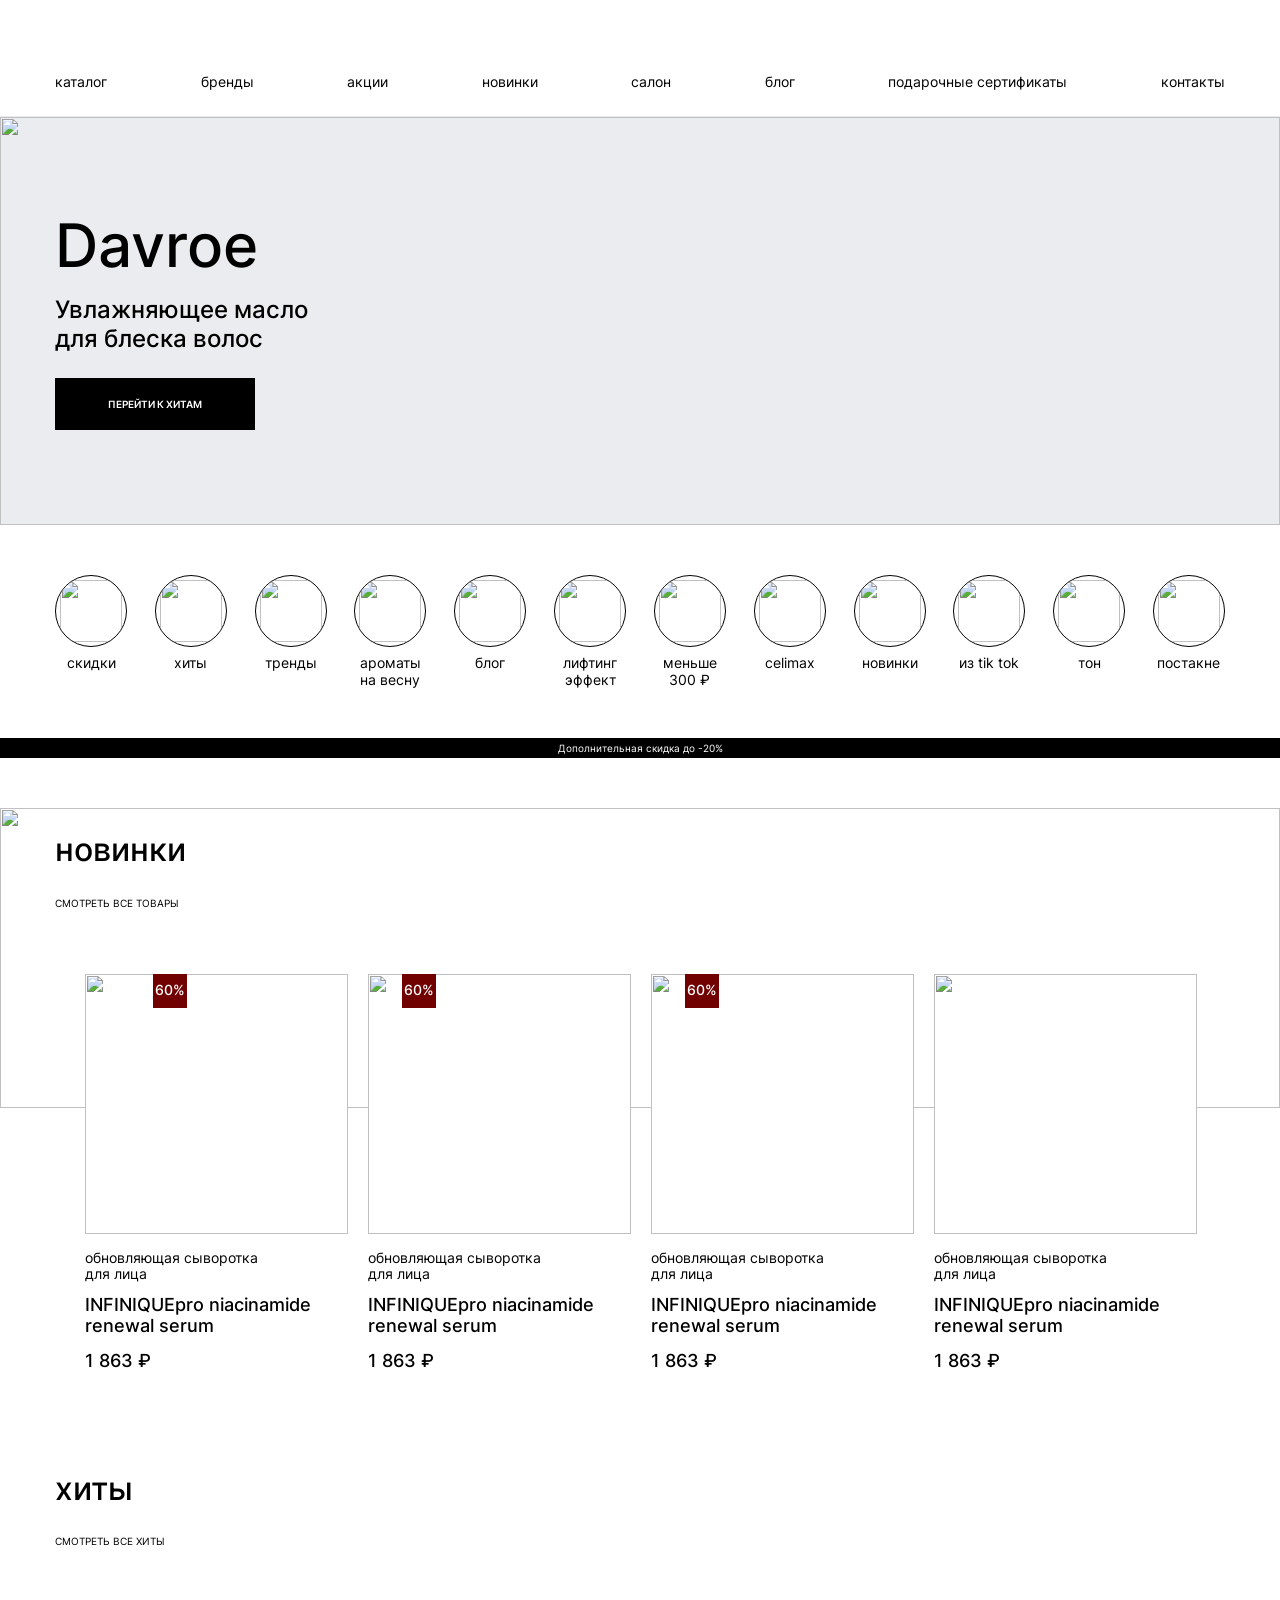
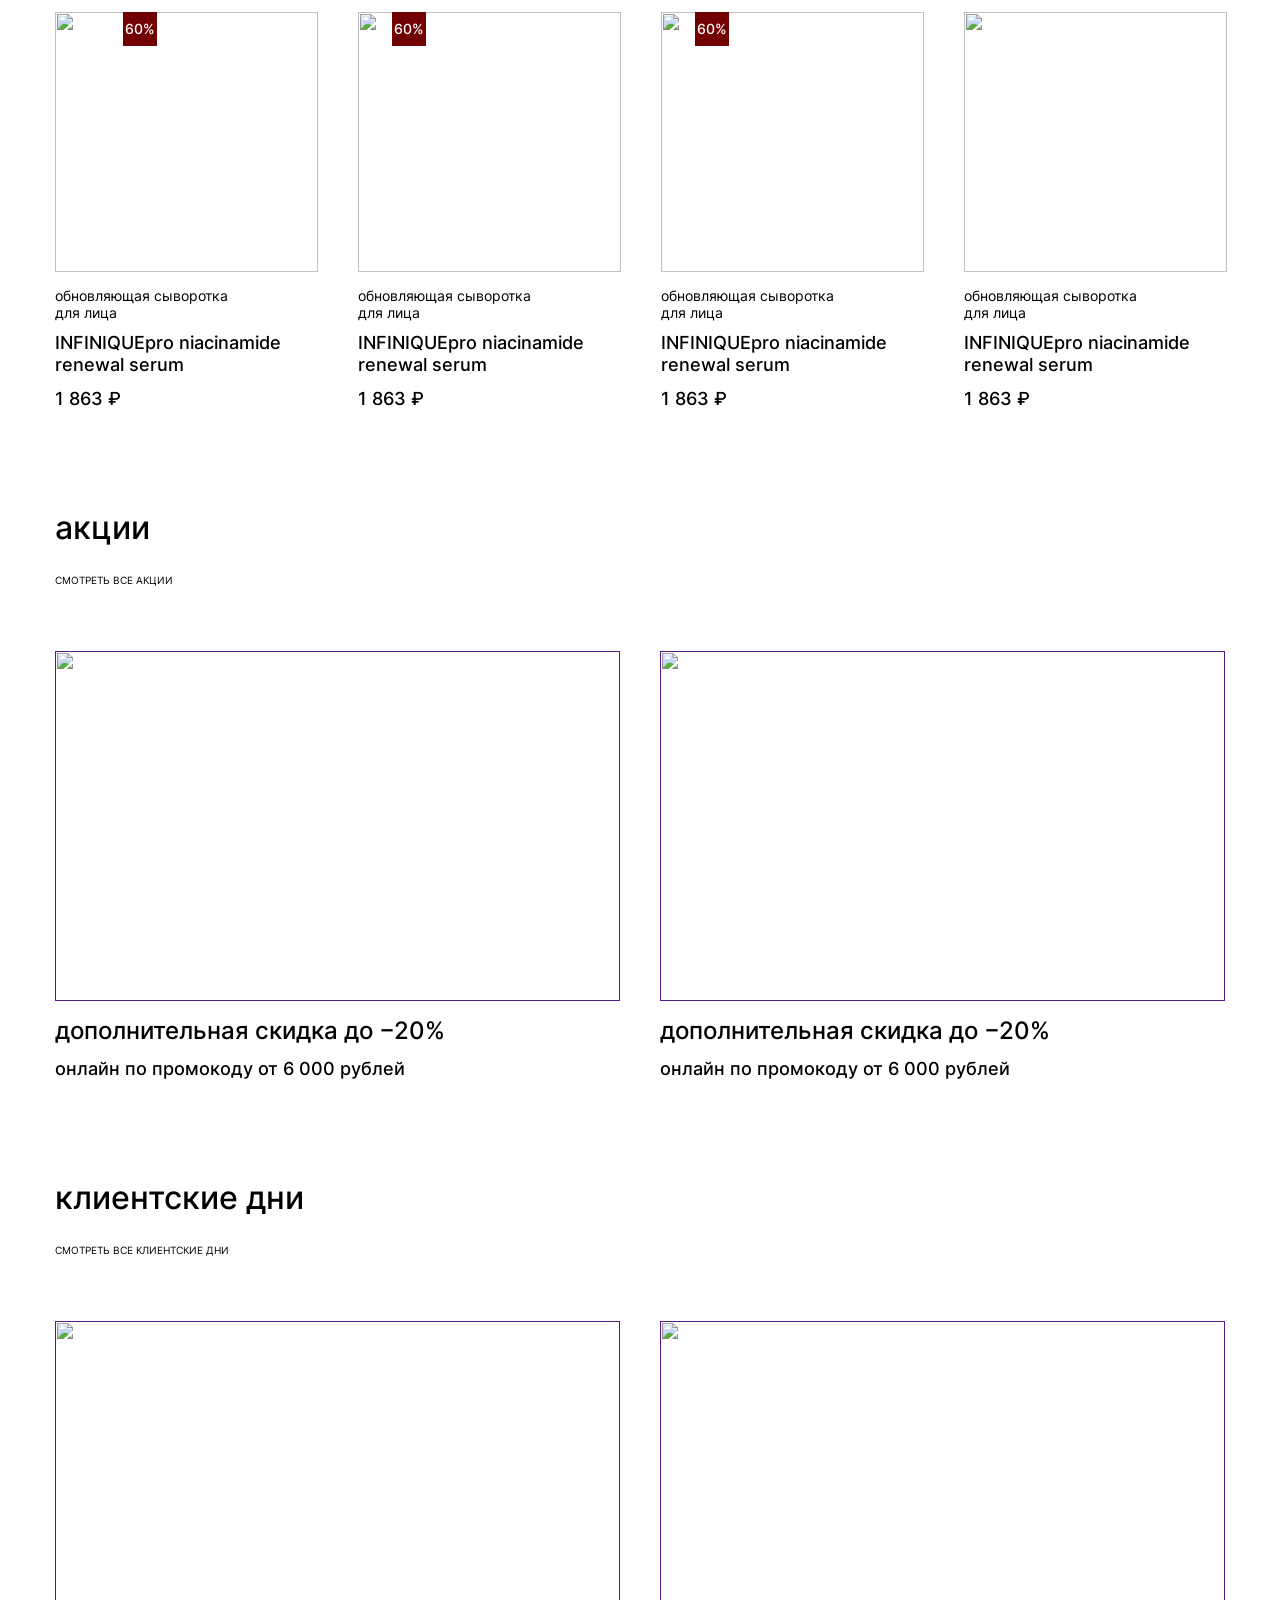
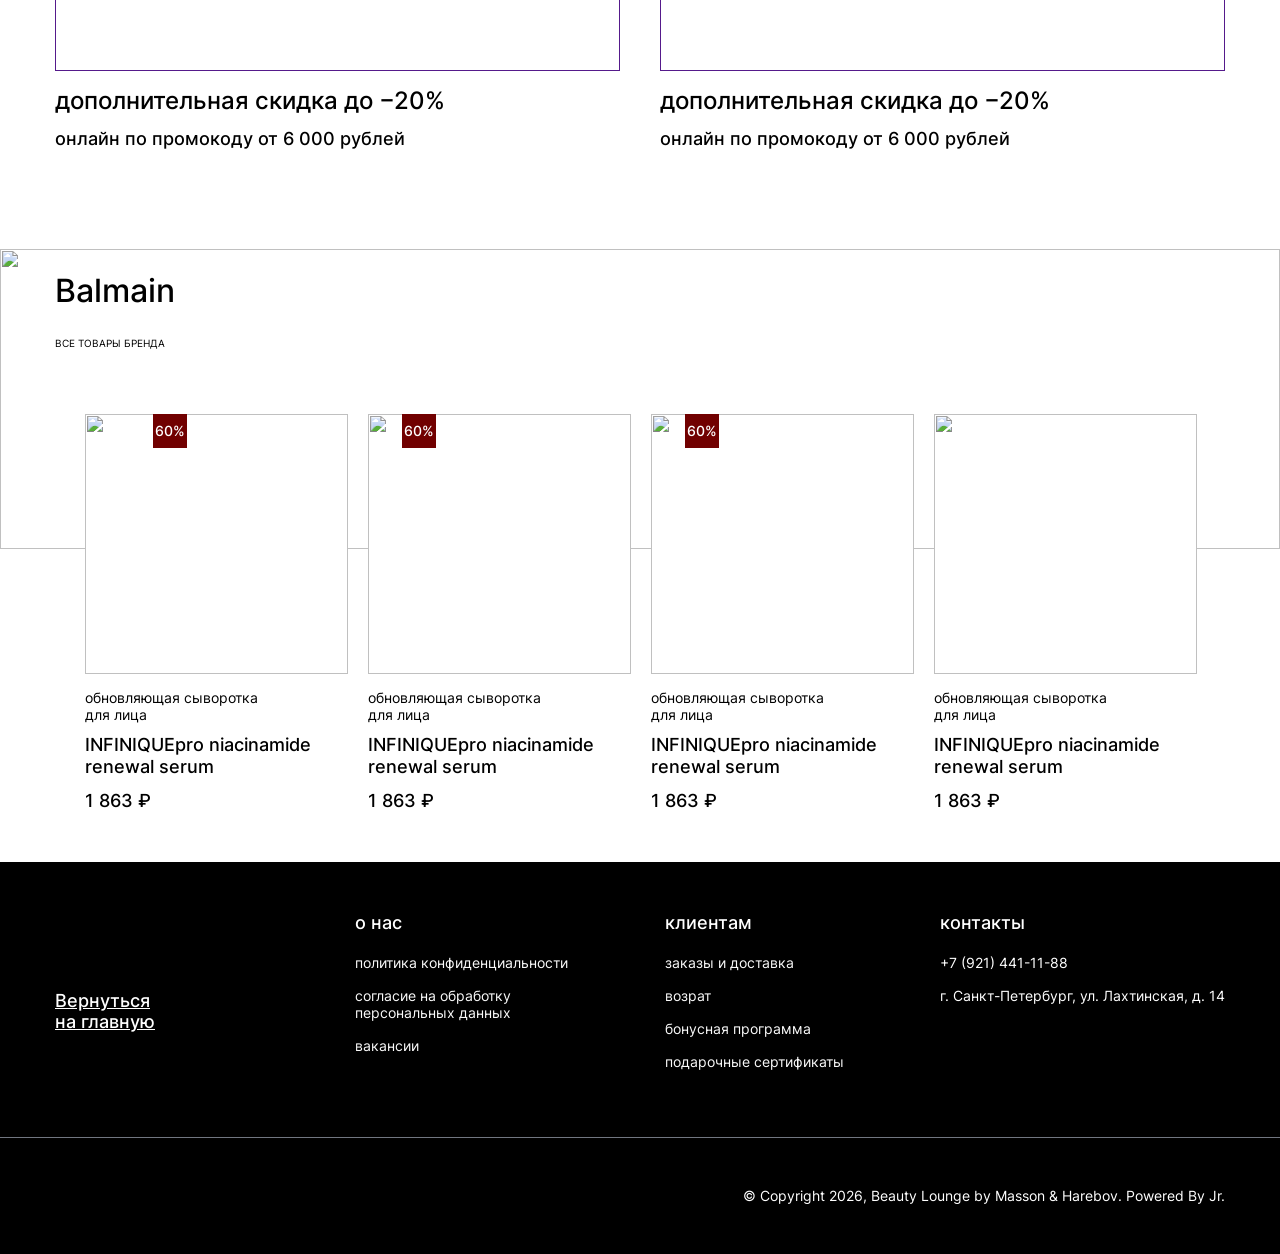
==== index.html @ 0845b539 "start" ====
<!DOCTYPE html>

<html lang="ru">

<head>
	<meta charset="utf-8" />
	<title>Главная</title>
	<meta name="description" content="" />
	<meta http-equiv="X-UA-Compatible" content="IE=edge" />
	<meta name="viewport" content="width=device-width, initial-scale=1.0, maximum-scale=1.0, user-scalable=no">
    

    <link rel="stylesheet" href="css/fontawesome-all.css" />
    <link rel="stylesheet" href="css/slick.css" />
    <link rel="stylesheet" href="css/slick-theme.css" />
    <link rel="stylesheet" href="css/jquery.fancybox.css" />
    <link rel="stylesheet" href="css/fonts.css" />
    <link rel="stylesheet" href="css/reset.css" />
    <link rel="stylesheet" href="css/style.css" />
    <link rel="stylesheet" href="css/media.css" />
	
	

</head>
<body>

    
    
    <!-- HEADER
    ================================= -->
    <div class="header">
        <div class="header__top">
            <div class="container">
                <div class="cols">
                    <div class="col col_left show1200">
                        <div class="items">
                            <div class="item">
                                <div class="burger"></div>
                            </div>
                            <div class="item">
                                <div class="header-search btn-search-mob"></div>
                            </div>
                        </div>
                    </div>
                    <div class="col col_right">
                        <div class="items">
                            <div class="item hidd1200">
                                <a class="header-search" href=""></a>
                            </div>
                            <div class="item">
                                <a class="header-fav" href=""></a>
                            </div>
                            <div class="item">
                                <a class="header-cart" href=""></a>
                            </div>
                        </div>
                    </div>
                </div>
                <div class="logo">
                    <a href="">
                        <img src="img/header/logo.svg" alt="">
                    </a>
                </div>
            </div>            
        </div>
        <div class="header__bottom hidd1200">
            <div class="container">
                <div class="nav">
                    <ul>
                        <li><a href="">каталог</a>
                            <div class="nav-drop">
                                <div class="container">
                                    <ul>
                                        <li><a href="">новинки <i></i></a>
                                            <ul>
                                                <li><a href="">все товары категории</a></li>
                                                <li><a href="">азия</a></li>
                                                <li><a href="">макияж</a></li>
                                                <li><a href="">уход</a></li>
                                                <li><a href="">волосы</a></li>
                                                <li><a href="">парфюмерия</a></li>
                                                <li><a href="">натуральная косметика</a></li>
                                                <li><a href="">для дома</a></li>
                                                <li><a href="">украшения</a></li>
                                                <li><a href="">бады и витамины</a></li>
                                            </ul>
                                        </li>
                                        <li><a href="">наша коллекция <i></i></a></li>
                                        <li><a href="">новые бернды <i></i></a></li>
                                        <li><a href="">макияж <i></i></a></li>
                                        <li><a href="">для мужчин <i></i></a></li>
                                        <li><a href="">уход <i></i></a></li>
                                        <li><a href="">парфюмерия <i></i></a></li>
                                        <li><a href="">волосы <i></i></a></li>
                                        <li><a href="">азия <i></i></a></li>
                                        <li><a href="">техника <i></i></a></li>
                                        <li><a href="">для дома <i></i></a></li>
                                        <li><a href="">украшения <i></i></a></li>
                                        <li><a href="">одежда и аксессуары <i></i></a></li>
                                        <li><a href="">продукты питания <i></i></a></li>
                                        <li><a href="">здоровье <i></i></a></li>
                                        <li><a href="">маникюр и педикюр <i></i></a></li>
                                        <li><a href="">натуральная косметика <i></i></a></li>
                                        <li><a href="">товары 18+ <i></i></a></li>
                                    </ul>
                                </div>
                            </div>
                        </li>
                        <li><a href="">бренды</a></li>
                        <li><a href="">акции</a></li>
                        <li><a href="">новинки</a></li>
                        <li><a href="">салон</a></li>
                        <li><a href="">блог</a></li>
                        <li><a href="">подарочные сертификаты</a></li>
                        <li><a href="">контакты</a></li>
                    </ul>
                </div>
            </div>
        </div>
        <div class="nav-mob">
            <div class="nav-mob__level-1">
                <ul>
                    <li><a href="" class="open-1" data-openid_1="level-2_1">каталог <i></i></a></li>
                    <li><a href="">бренды <i></i></a></li>
                    <li><a href="">акции <i></i></a></li>
                    <li><a href="">новинки <i></i></a></li>
                    <li><a href="">салон <i></i></a></li>
                    <li><a href="">блог <i></i></a></li>
                    <li><a href="">подарочные сертификаты <i></i></a></li>
                    <li><a href="">контакты <i></i></a></li>
                </ul>
            </div>
            <div class="nav-mob__level-2" id="level-2_1">
                <div class="level-back level-back-1"><i></i> каталог</div>
                <ul>
                    <li><a href="" class="open-2" data-openid_2="level-3_1">новинки <i></i></a></li>
                    <li><a href="">наша коллекция <i></i></a></li>
                    <li><a href="">новые бернды <i></i></a></li>
                    <li><a href="">макияж <i></i></a></li>
                    <li><a href="">для мужчин <i></i></a></li>
                    <li><a href="">уход <i></i></a></li>
                    <li><a href="">парфюмерия <i></i></a></li>
                    <li><a href="">волосы <i></i></a></li>
                    <li><a href="">азия <i></i></a></li>
                    <li><a href="">техника <i></i></a></li>
                    <li><a href="">для дома <i></i></a></li>
                    <li><a href="">украшения <i></i></a></li>
                    <li><a href="">одежда и аксессуары <i></i></a></li>
                    <li><a href="">продукты питания <i></i></a></li>
                    <li><a href="">здоровье <i></i></a></li>
                    <li><a href="">маникюр и педикюр <i></i></a></li>
                    <li><a href="">натуральная косметика <i></i></a></li>
                    <li><a href="">товары 18+ <i></i></a></li>
                </ul>
            </div>
            <div class="nav-mob__level-3" id="level-3_1">
                <div class="level-back level-back-2"><i></i> новинки</div>
                <ul>
                    <li><a href="">все товары категории <i></i></a></li>
                    <li><a href="">азия</a></li>
                    <li><a href="">макияж</a></li>
                    <li><a href="">уход</a></li>
                    <li><a href="">волосы</a></li>
                    <li><a href="">парфюмерия</a></li>
                    <li><a href="">натуральная косметика</a></li>
                    <li><a href="">для дома</a></li>
                    <li><a href="">украшения</a></li>
                    <li><a href="">бады и витамины</a></li>
                </ul>
            </div>
        </div>
        <div class="search-drop">
            <form>
                <input type="text" name="" placeholder="Поиск по сайту">
                <button class="btn search-drop__btn"></button>
            </form>
        </div>
    </div>

    <!-- INTRO
    ================================= -->
    <div class="intro">
        <div class="pic pic_des">
            <img src="img/intro/pic_1.jpg" alt="">
        </div>
        <div class="pic pic_mob">
            <img src="img/intro/pic_mob.jpg" alt="">
        </div>
        <div class="container">
            <div class="in">
                <div class="vert">
                    <h1 class="title">Davroe</h1>
                    <p>Увлажняющее масло<br> для блеска волос</p>
                    <a href="" class="btn btn-black">перейти к хитам</a>
                </div>
            </div>
        </div>
    </div>

    <!-- STORY
    ================================= -->
    <div class="section">
        <div class="container">
            <div class="story">
                <div class="items">
                    <div class="item">
                        <div class="in">
                            <div class="pic">
                                <img src="img/story/pic_1.jpg" alt="">
                            </div>
                            <div class="title">скидки</div>
                        </div>
                    </div>
                    <div class="item">
                        <div class="in">
                            <div class="pic">
                                <img src="img/story/pic_2.jpg" alt="">
                            </div>
                            <div class="title">хиты</div>
                        </div>
                    </div>
                    <div class="item">
                        <div class="in">
                            <div class="pic">
                                <img src="img/story/pic_3.jpg" alt="">
                            </div>
                            <div class="title">тренды</div>
                        </div>
                    </div>
                    <div class="item">
                        <div class="in">
                            <div class="pic">
                                <img src="img/story/pic_4.jpg" alt="">
                            </div>
                            <div class="title">ароматы на весну</div>
                        </div>
                    </div>
                    <div class="item">
                        <div class="in">
                            <div class="pic">
                                <img src="img/story/pic_5.jpg" alt="">
                            </div>
                            <div class="title">блог</div>
                        </div>
                    </div>
                    <div class="item">
                        <div class="in">
                            <div class="pic">
                                <img src="img/story/pic_6.jpg" alt="">
                            </div>
                            <div class="title">лифтинг эффект</div>
                        </div>
                    </div>
                    <div class="item">
                        <div class="in">
                            <div class="pic">
                                <img src="img/story/pic_7.jpg" alt="">
                            </div>
                            <div class="title">меньше 300 ₽</div>
                        </div>
                    </div>
                    <div class="item">
                        <div class="in">
                            <div class="pic">
                                <img src="img/story/pic_8.jpg" alt="">
                            </div>
                            <div class="title">celimax</div>
                        </div>
                    </div>
                    <div class="item">
                        <div class="in">
                            <div class="pic">
                                <img src="img/story/pic_9.jpg" alt="">
                            </div>
                            <div class="title">новинки</div>
                        </div>
                    </div>
                    <div class="item">
                        <div class="in">
                            <div class="pic">
                                <img src="img/story/pic_10.jpg" alt="">
                            </div>
                            <div class="title">из tik tok</div>
                        </div>
                    </div>
                    <div class="item">
                        <div class="in">
                            <div class="pic">
                                <img src="img/story/pic_11.jpg" alt="">
                            </div>
                            <div class="title">тон</div>
                        </div>
                    </div>
                    <div class="item">
                        <div class="in">
                            <div class="pic">
                                <img src="img/story/pic_12.jpg" alt="">
                            </div>
                            <div class="title">постакне</div>
                        </div>
                    </div>
                </div>
            </div>
        </div>
    </div>
    
    <!-- SLINE
    ================================= -->
    <div class="sline">
        <div class="container">
            <p>Дополнительная скидка до -20%</p>
        </div>
    </div>

    <!-- PRODUCTS
    ================================= -->
    <div class="section">
        <div class="poster">
            <div class="pic">
                <img src="img/poster/pic_1.jpg">
            </div>
        </div>
        <div class="container">
            <h2 class="title-block">новинки</h2>
            <div class="go-to">
                <a href="">смотреть все товары <i></i></a>
            </div>
            <div class="products products-slider arrows-side">
                <div class="slider-wrap">
                    <div class="products-slider-1">
                        <div class="slide">
                            <div class="item">
                                <div class="in">
                                    <div class="shild">
                                        <div class="shild__item hit"></div>
                                        <div class="shild__item flash"></div>
                                        <div class="shild__item sale">60%</div>
                                    </div>
                                    <div class="btn btn-fav"></div>
                                    <div class="pic">
                                        <img src="img/products/pic_1.jpg" alt="">
                                    </div>
                                    <div class="bottom">
                                        <div class="btn-products-add"></div>
                                        <div class="sub">
                                            <a href="">обновляющая сыворотка<br> для лица</a>
                                        </div>
                                        <div class="title">
                                            <a href="">INFINIQUEpro niacinamide renewal serum</a>
                                        </div>
                                        <div class="price">1 863 ₽</div>
                                    </div>
                                </div>
                            </div>
                        </div>
                        <div class="slide">
                            <div class="item">
                                <div class="in">
                                    <div class="shild">
                                        <div class="shild__item hit"></div>                                        
                                        <div class="shild__item sale">60%</div>
                                    </div>
                                    <div class="btn btn-fav"></div>
                                    <div class="pic">
                                        <img src="img/products/pic_1.jpg" alt="">
                                    </div>
                                    <div class="bottom">
                                        <div class="btn-products-add"></div>
                                        <div class="sub">
                                            <a href="">обновляющая сыворотка<br> для лица</a>
                                        </div>
                                        <div class="title">
                                            <a href="">INFINIQUEpro niacinamide renewal serum</a>
                                        </div>
                                        <div class="price">1 863 ₽</div>
                                    </div>
                                </div>
                            </div>
                        </div>
                        <div class="slide">
                            <div class="item">
                                <div class="in">
                                    <div class="shild">
                                        <div class="shild__item flash"></div>
                                        <div class="shild__item sale">60%</div>
                                    </div>
                                    <div class="btn btn-fav"></div>
                                    <div class="pic">
                                        <img src="img/products/pic_1.jpg" alt="">
                                    </div>
                                    <div class="bottom">
                                        <div class="btn-products-add"></div>
                                        <div class="sub">
                                            <a href="">обновляющая сыворотка<br> для лица</a>
                                        </div>
                                        <div class="title">
                                            <a href="">INFINIQUEpro niacinamide renewal serum</a>
                                        </div>
                                        <div class="price">1 863 ₽</div>
                                    </div>
                                </div>
                            </div>
                        </div>
                        <div class="slide">
                            <div class="item">
                                <div class="in">
                                    <div class="shild">
                                        <div class="shild__item hit"></div>
                                    </div>
                                    <div class="btn btn-fav"></div>
                                    <div class="pic">
                                        <img src="img/products/pic_1.jpg" alt="">
                                    </div>
                                    <div class="bottom">
                                        <div class="btn-products-add"></div>
                                        <div class="sub">
                                            <a href="">обновляющая сыворотка<br> для лица</a>
                                        </div>
                                        <div class="title">
                                            <a href="">INFINIQUEpro niacinamide renewal serum</a>
                                        </div>
                                        <div class="price">1 863 ₽</div>
                                    </div>
                                </div>
                            </div>
                        </div>
                        <div class="slide">
                            <div class="item">
                                <div class="in">
                                    <div class="shild">
                                        <div class="shild__item hit"></div>
                                        <div class="shild__item flash"></div>
                                        <div class="shild__item sale">60%</div>
                                    </div>
                                    <div class="btn btn-fav"></div>
                                    <div class="pic">
                                        <img src="img/products/pic_1.jpg" alt="">
                                    </div>
                                    <div class="bottom">
                                        <div class="btn-products-add"></div>
                                        <div class="sub">
                                            <a href="">обновляющая сыворотка<br> для лица</a>
                                        </div>
                                        <div class="title">
                                            <a href="">INFINIQUEpro niacinamide renewal serum</a>
                                        </div>
                                        <div class="price">1 863 ₽</div>
                                    </div>
                                </div>
                            </div>
                        </div>
                    </div>
                </div>
            </div>
        </div>
    </div>

    <!-- PRODUCTS
    ================================= -->
    <div class="section">
        <div class="container">
            <div class="b-head">
                <div class="cols">
                    <div class="col">
                        <h2 class="title-block">хиты</h2>
                    </div>
                    <div class="col">
                        <div class="arrow-append" id="arrows-append_1"></div>
                    </div>
                </div>
            </div>            
            <div class="go-to hidd1200">
                <a href="">смотреть все хиты <i></i></a>
            </div>
            <div class="products products-slider">
                <div class="slider-wrap">
                    <div class="products-slider-2">
                        <div class="slide">
                            <div class="item">
                                <div class="in">
                                    <div class="shild">
                                        <div class="shild__item hit"></div>
                                        <div class="shild__item flash"></div>
                                        <div class="shild__item sale">60%</div>
                                    </div>
                                    <div class="btn btn-fav"></div>
                                    <div class="pic">
                                        <img src="img/products/pic_1.jpg" alt="">
                                    </div>
                                    <div class="bottom">
                                        <div class="btn-products-add"></div>
                                        <div class="sub">
                                            <a href="">обновляющая сыворотка<br> для лица</a>
                                        </div>
                                        <div class="title">
                                            <a href="">INFINIQUEpro niacinamide renewal serum</a>
                                        </div>
                                        <div class="price">1 863 ₽</div>
                                    </div>
                                </div>
                            </div>
                        </div>
                        <div class="slide">
                            <div class="item">
                                <div class="in">
                                    <div class="shild">
                                        <div class="shild__item hit"></div>                                        
                                        <div class="shild__item sale">60%</div>
                                    </div>
                                    <div class="btn btn-fav"></div>
                                    <div class="pic">
                                        <img src="img/products/pic_1.jpg" alt="">
                                    </div>
                                    <div class="bottom">
                                        <div class="btn-products-add"></div>
                                        <div class="sub">
                                            <a href="">обновляющая сыворотка<br> для лица</a>
                                        </div>
                                        <div class="title">
                                            <a href="">INFINIQUEpro niacinamide renewal serum</a>
                                        </div>
                                        <div class="price">1 863 ₽</div>
                                    </div>
                                </div>
                            </div>
                        </div>
                        <div class="slide">
                            <div class="item">
                                <div class="in">
                                    <div class="shild">
                                        <div class="shild__item flash"></div>
                                        <div class="shild__item sale">60%</div>
                                    </div>
                                    <div class="btn btn-fav"></div>
                                    <div class="pic">
                                        <img src="img/products/pic_1.jpg" alt="">
                                    </div>
                                    <div class="bottom">
                                        <div class="btn-products-add"></div>
                                        <div class="sub">
                                            <a href="">обновляющая сыворотка<br> для лица</a>
                                        </div>
                                        <div class="title">
                                            <a href="">INFINIQUEpro niacinamide renewal serum</a>
                                        </div>
                                        <div class="price">1 863 ₽</div>
                                    </div>
                                </div>
                            </div>
                        </div>
                        <div class="slide">
                            <div class="item">
                                <div class="in">
                                    <div class="shild">
                                        <div class="shild__item hit"></div>
                                    </div>
                                    <div class="btn btn-fav"></div>
                                    <div class="pic">
                                        <img src="img/products/pic_1.jpg" alt="">
                                    </div>
                                    <div class="bottom">
                                        <div class="btn-products-add"></div>
                                        <div class="sub">
                                            <a href="">обновляющая сыворотка<br> для лица</a>
                                        </div>
                                        <div class="title">
                                            <a href="">INFINIQUEpro niacinamide renewal serum</a>
                                        </div>
                                        <div class="price">1 863 ₽</div>
                                    </div>
                                </div>
                            </div>
                        </div>
                        <div class="slide">
                            <div class="item">
                                <div class="in">
                                    <div class="shild">
                                        <div class="shild__item hit"></div>
                                        <div class="shild__item flash"></div>
                                        <div class="shild__item sale">60%</div>
                                    </div>
                                    <div class="btn btn-fav"></div>
                                    <div class="pic">
                                        <img src="img/products/pic_1.jpg" alt="">
                                    </div>
                                    <div class="bottom">
                                        <div class="btn-products-add"></div>
                                        <div class="sub">
                                            <a href="">обновляющая сыворотка<br> для лица</a>
                                        </div>
                                        <div class="title">
                                            <a href="">INFINIQUEpro niacinamide renewal serum</a>
                                        </div>
                                        <div class="price">1 863 ₽</div>
                                    </div>
                                </div>
                            </div>
                        </div>
                    </div>
                </div>
            </div>
        </div>
    </div>

    <!-- ACCII
    ================================= -->
    <div class="section">
        <div class="container">
            <div class="b-head">
                <div class="cols">
                    <div class="col">
                        <h2 class="title-block">акции</h2>
                    </div>
                    <div class="col">
                        <div class="arrow-append" id="arrows-append_2"></div>
                    </div>
                </div>
            </div>            
            <div class="go-to hidd1200">
                <a href="">смотреть все акции <i></i></a>
            </div>
            <div class="accii">
                <div class="slider-wrap">
                    <div class="accii-slider-1">
                        <div class="slide">
                            <div class="item">
                                <a href="">
                                    <div class="in">
                                        <div class="pic">
                                            <img src="img/accii/pic_1.jpg" alt="">
                                        </div>
                                        <div class="title">дополнительная скидка до −20%</div>
                                        <p>онлайн по промокоду от 6 000 рублей</p>
                                    </div>
                                </a>
                            </div>
                        </div>
                        <div class="slide">
                            <div class="item">
                                <a href="">
                                    <div class="in">
                                        <div class="pic">
                                            <img src="img/accii/pic_1.jpg" alt="">
                                        </div>
                                        <div class="title">дополнительная скидка до −20%</div>
                                        <p>онлайн по промокоду от 6 000 рублей</p>
                                    </div>
                                </a>
                            </div>
                        </div>
                        <div class="slide">
                            <div class="item">
                                <a href="">
                                    <div class="in">
                                        <div class="pic">
                                            <img src="img/accii/pic_1.jpg" alt="">
                                        </div>
                                        <div class="title">дополнительная скидка до −20%</div>
                                        <p>онлайн по промокоду от 6 000 рублей</p>
                                    </div>
                                </a>
                            </div>
                        </div>
                    </div>
                </div>
            </div>
        </div>
    </div>

    <!-- ACCII
    ================================= -->
    <div class="section">
        <div class="container">
            <div class="b-head">
                <div class="cols">
                    <div class="col">
                        <h2 class="title-block">клиентские дни</h2>
                    </div>
                    <div class="col">
                        <div class="arrow-append" id="arrows-append_3"></div>
                    </div>
                </div>
            </div>            
            <div class="go-to">
                <a href="">смотреть все клиентские дни <i></i></a>
            </div>
            <div class="accii">
                <div class="slider-wrap">
                    <div class="accii-slider-2">
                        <div class="slide">
                            <div class="item">
                                <a href="">
                                    <div class="in">
                                        <div class="pic">
                                            <img src="img/accii/pic_1.jpg" alt="">
                                        </div>
                                        <div class="title">дополнительная скидка до −20%</div>
                                        <p>онлайн по промокоду от 6 000 рублей</p>
                                    </div>
                                </a>
                            </div>
                        </div>
                        <div class="slide">
                            <div class="item">
                                <a href="">
                                    <div class="in">
                                        <div class="pic">
                                            <img src="img/accii/pic_1.jpg" alt="">
                                        </div>
                                        <div class="title">дополнительная скидка до −20%</div>
                                        <p>онлайн по промокоду от 6 000 рублей</p>
                                    </div>
                                </a>
                            </div>
                        </div>
                        <div class="slide">
                            <div class="item">
                                <a href="">
                                    <div class="in">
                                        <div class="pic">
                                            <img src="img/accii/pic_1.jpg" alt="">
                                        </div>
                                        <div class="title">дополнительная скидка до −20%</div>
                                        <p>онлайн по промокоду от 6 000 рублей</p>
                                    </div>
                                </a>
                            </div>
                        </div>
                    </div>
                </div>
            </div>
        </div>
    </div>

    <!-- PRODUCTS
    ================================= -->
    <div class="section">
        <div class="poster">
            <div class="pic">
                <img src="img/poster/pic_2.jpg">
            </div>
        </div>
        <div class="container">
            <h2 class="title-block">Balmain</h2>
            <div class="go-to">
                <a href="">все товары бренда <i></i></a>
            </div>
            <div class="products products-slider arrows-side">
                <div class="slider-wrap">
                    <div class="products-slider-3">
                        <div class="slide">
                            <div class="item">
                                <div class="in">
                                    <div class="shild">
                                        <div class="shild__item hit"></div>
                                        <div class="shild__item flash"></div>
                                        <div class="shild__item sale">60%</div>
                                    </div>
                                    <div class="btn btn-fav"></div>
                                    <div class="pic">
                                        <img src="img/products/pic_1.jpg" alt="">
                                    </div>
                                    <div class="bottom">
                                        <div class="btn-products-add"></div>
                                        <div class="sub">
                                            <a href="">обновляющая сыворотка<br> для лица</a>
                                        </div>
                                        <div class="title">
                                            <a href="">INFINIQUEpro niacinamide renewal serum</a>
                                        </div>
                                        <div class="price">1 863 ₽</div>
                                    </div>
                                </div>
                            </div>
                        </div>
                        <div class="slide">
                            <div class="item">
                                <div class="in">
                                    <div class="shild">
                                        <div class="shild__item hit"></div>                                        
                                        <div class="shild__item sale">60%</div>
                                    </div>
                                    <div class="btn btn-fav"></div>
                                    <div class="pic">
                                        <img src="img/products/pic_1.jpg" alt="">
                                    </div>
                                    <div class="bottom">
                                        <div class="btn-products-add"></div>
                                        <div class="sub">
                                            <a href="">обновляющая сыворотка<br> для лица</a>
                                        </div>
                                        <div class="title">
                                            <a href="">INFINIQUEpro niacinamide renewal serum</a>
                                        </div>
                                        <div class="price">1 863 ₽</div>
                                    </div>
                                </div>
                            </div>
                        </div>
                        <div class="slide">
                            <div class="item">
                                <div class="in">
                                    <div class="shild">
                                        <div class="shild__item flash"></div>
                                        <div class="shild__item sale">60%</div>
                                    </div>
                                    <div class="btn btn-fav"></div>
                                    <div class="pic">
                                        <img src="img/products/pic_1.jpg" alt="">
                                    </div>
                                    <div class="bottom">
                                        <div class="btn-products-add"></div>
                                        <div class="sub">
                                            <a href="">обновляющая сыворотка<br> для лица</a>
                                        </div>
                                        <div class="title">
                                            <a href="">INFINIQUEpro niacinamide renewal serum</a>
                                        </div>
                                        <div class="price">1 863 ₽</div>
                                    </div>
                                </div>
                            </div>
                        </div>
                        <div class="slide">
                            <div class="item">
                                <div class="in">
                                    <div class="shild">
                                        <div class="shild__item hit"></div>
                                    </div>
                                    <div class="btn btn-fav"></div>
                                    <div class="pic">
                                        <img src="img/products/pic_1.jpg" alt="">
                                    </div>
                                    <div class="bottom">
                                        <div class="btn-products-add"></div>
                                        <div class="sub">
                                            <a href="">обновляющая сыворотка<br> для лица</a>
                                        </div>
                                        <div class="title">
                                            <a href="">INFINIQUEpro niacinamide renewal serum</a>
                                        </div>
                                        <div class="price">1 863 ₽</div>
                                    </div>
                                </div>
                            </div>
                        </div>
                        <div class="slide">
                            <div class="item">
                                <div class="in">
                                    <div class="shild">
                                        <div class="shild__item hit"></div>
                                        <div class="shild__item flash"></div>
                                        <div class="shild__item sale">60%</div>
                                    </div>
                                    <div class="btn btn-fav"></div>
                                    <div class="pic">
                                        <img src="img/products/pic_1.jpg" alt="">
                                    </div>
                                    <div class="bottom">
                                        <div class="btn-products-add"></div>
                                        <div class="sub">
                                            <a href="">обновляющая сыворотка<br> для лица</a>
                                        </div>
                                        <div class="title">
                                            <a href="">INFINIQUEpro niacinamide renewal serum</a>
                                        </div>
                                        <div class="price">1 863 ₽</div>
                                    </div>
                                </div>
                            </div>
                        </div>
                    </div>
                </div>
            </div>
        </div>
    </div>

    <!-- FOOTER
    ================================= -->
    <div class="footer">
        <div class="footer__top">
            <div class="container">
                <div class="footer__cols">
                    <div class="footer__left">
                        <div class="logo">
                            <a href="">
                                <img src="img/footer/logo.svg" alt="">
                            </a>
                        </div>
                        <div class="link-home">
                            <a href="">Вернуться<br> на главную</a>
                        </div>
                    </div>
                    <div class="footer__right">
                        <div class="cols">
                            <div class="col">
                                <div class="subtitle">о нас</div>
                                <ul class="footer-nav">
                                    <li><a href="">политика конфиденциальности</a></li>
                                    <li><a href="">согласие на обработку<br> персональных данных</a></li>
                                    <li><a href="">вакансии</a></li>
                                </ul>
                            </div>
                            <div class="col">
                                <div class="subtitle">клиентам</div>
                                <ul class="footer-nav">
                                    <li><a href="">заказы и доставка</a></li>
                                    <li><a href="">возрат</a></li>
                                    <li><a href="">бонусная программа</a></li>
                                    <li><a href="">подарочные сертификаты</a></li>
                                </ul>
                            </div>
                            <div class="col">
                                <div class="subtitle">контакты</div>
                                <div class="footer__contact">
                                    <a href="">+7 (921) 441-11-88</a>
                                </div>
                                <div class="footer__contact">г. Санкт-Петербург, ул. Лахтинская, д. 14</div>
                                <div class="soc">
                                    <div class="soc__item">
                                        <a href="">
                                            <img src="img/footer/vk.svg" alt="">
                                        </a>
                                    </div>
                                    <div class="soc__item">
                                        <a href="">
                                            <img src="img/footer/wh.svg" alt="">
                                        </a>
                                    </div>
                                    <div class="soc__item">
                                        <a href="">
                                            <img src="img/footer/tg.svg" alt="">
                                        </a>
                                    </div>
                                    <div class="soc__item">
                                        <a href="">
                                            <img src="img/footer/max.svg" alt="">
                                        </a>
                                    </div>
                                </div>
                            </div>
                        </div>
                    </div>
                </div>
            </div>
        </div>
        <div class="footer__bottom">
            <div class="container">
                <div class="cols">
                    <div class="col">
                        <div class="logo-2">
                            <a href="">
                                <img src="img/footer/logo_2.svg" alt="">
                            </a>
                        </div>
                    </div>
                    <div class="col">
                        <div class="copyright">© Copyright 2026, Beauty Lounge by Masson & Harebov. Powered By Jr.</div>
                    </div>
                </div>
            </div>
        </div>
    </div>
  
 
      
  
    
    
    <script src="libs/jquery-3.7.1.min.js"></script>
    <!--<script src="https://code.jquery.com/jquery-3.7.1.min.js" integrity="sha256-/JqT3SQfawRcv/BIHPThkBvs0OEvtFFmqPF/lYI/Cxo=" crossorigin="anonymous"></script>-->
    <script src="libs/jquery.fancybox.js"></script>
    <script src="libs/slick.min.js"></script> 
    <script src="libs/jquery.maskedinput.js"></script>
    <script src="js/common.js"></script>
 

   
    
</body>
</html>
---- css/fonts.css ----
@font-face {
    font-family: 'Inter';
    src: url('../fonts/Inter-Medium.eot');
    src: url('../fonts/Inter-Medium.eot?#iefix') format('embedded-opentype'),
        url('../fonts/Inter-Medium.woff2') format('woff2'),
        url('Inter-Medium.woff') format('woff');
    font-weight: 500;
    font-style: normal;
    font-display: swap;
}

@font-face {
    font-family: 'Inter';
    src: url('../fonts/Inter-Regular.eot');
    src: url('../fonts/Inter-Regular.eot?#iefix') format('embedded-opentype'),
        url('../fonts/Inter-Regular.woff2') format('woff2'),
        url('../fonts/Inter-Regular.woff') format('woff');
    font-weight: normal;
    font-style: normal;
    font-display: swap;
}

@font-face {
    font-family: 'Inter';
    src: url('../fonts/Inter-SemiBold.eot');
    src: url('../fonts/Inter-SemiBold.eot?#iefix') format('embedded-opentype'),
        url('../fonts/Inter-SemiBold.woff2') format('woff2'),
        url('../fonts/Inter-SemiBold.woff') format('woff');
    font-weight: 600;
    font-style: normal;
    font-display: swap;
}

@font-face {
    font-family: 'Inter';
    src: url('../fonts/Inter-Bold.eot');
    src: url('../fonts/Inter-Bold.eot?#iefix') format('embedded-opentype'),
        url('../fonts/Inter-Bold.woff2') format('woff2'),
        url('../fonts/Inter-Bold.woff') format('woff');
    font-weight: bold;
    font-style: normal;
    font-display: swap;
}

@font-face {
    font-family: 'Inter';
    src: url('../fonts/Inter-Thin.eot');
    src: url('../fonts/Inter-Thin.eot?#iefix') format('embedded-opentype'),
        url('../fonts/Inter-Thin.woff2') format('woff2'),
        url('../fonts/Inter-Thin.woff') format('woff');
    font-weight: 100;
    font-style: normal;
    font-display: swap;
}

@font-face {
    font-family: 'Inter';
    src: url('../fonts/Inter-Black.eot');
    src: url('../fonts/Inter-Black.eot?#iefix') format('embedded-opentype'),
        url('../fonts/Inter-Black.woff2') format('woff2'),
        url('../fonts/Inter-Black.woff') format('woff');
    font-weight: 900;
    font-style: normal;
    font-display: swap;
}

@font-face {
    font-family: 'Inter';
    src: url('../fonts/Inter-ExtraBold.eot');
    src: url('../fonts/Inter-ExtraBold.eot?#iefix') format('embedded-opentype'),
        url('../fonts/Inter-ExtraBold.woff2') format('woff2'),
        url('../fonts/Inter-ExtraBold.woff') format('woff');
    font-weight: bold;
    font-style: normal;
    font-display: swap;
}

@font-face {
    font-family: 'Inter';
    src: url('../fonts/Inter-Light.eot');
    src: url('../fonts/Inter-Light.eot?#iefix') format('embedded-opentype'),
        url('../fonts/Inter-Light.woff2') format('woff2'),
        url('../fonts/Inter-Light.woff') format('woff');
    font-weight: 300;
    font-style: normal;
    font-display: swap;
}

@font-face {
    font-family: 'Inter';
    src: url('../fonts/Inter-ExtraLight.eot');
    src: url('../fonts/Inter-ExtraLight.eot?#iefix') format('embedded-opentype'),
        url('../fonts/Inter-ExtraLight.woff2') format('woff2'),
        url('../fonts/Inter-ExtraLight.woff') format('woff');
    font-weight: 200;
    font-style: normal;
    font-display: swap;
}
---- css/style.css ----
.clearfix:before, .clearfix:after {
    content: '';
    display: table;
}
.clearfix:after {
    clear: both;
}

*::-webkit-input-placeholder {
	color: #717680;
	opacity: 1;
}

*:-moz-placeholder {
	color: #717680;
	opacity: 1;
}
*::-moz-placeholder {
	color: #717680;
	opacity: 1;
}
*:-ms-input-placeholder {
	color: #717680;
	opacity: 1;
}

*{
    box-sizing: border-box;
    -moz-box-sizing: border-box;
}

body {
    width: 100%;
    font-size: 16px;
    font-family: 'Inter', sans-serif;
    line-height: 1.3;
    position: relative;
}

.container{
    width: 100%;
    max-width: 1200px;
    min-width: 320px;
    padding-left: 15px;
    padding-right: 15px;
    margin: 0 auto;
    position: relative;
    z-index: 3;
}

.hidden {
  display: none !important;
}

.label{
    display: block;
    margin-bottom: 6px;
    font-family: 'Inter', sans-serif;
    font-weight: 400;
    font-size: 14px;
    line-height: 1.2;
    color: #717680;
}

.form-group{
    margin-bottom: 24px;
}

input[type='text'],
input[type='password'],
input[type='search']{
    width: 100%;
    height: 44px;
    padding: 0 12px;
    color: #000;
    font-family: 'Inter', sans-serif;
    font-size: 14px;
    background-color: #fff;
    border: 1px solid #717680;
    box-shadow: 0 1px 2px 0 rgba(10, 13, 18, 0.05);
    border-radius: 8px;
    transition: .3s;
}

textarea{    
    width: 100%;
    height: 120px;
    padding: 12px;
    color: #000;
    font-family: 'Inter', sans-serif;
    font-size: 14px;
    background-color: #fff;
    border: 1px solid #717680;
    box-shadow: 0 1px 2px 0 rgba(10, 13, 18, 0.05);
    border-radius: 8px;
    resize: none;
}

input:focus{
    outline: none;
}

textarea:focus{
    outline: none;
}

.cols{
    display: flex;
    flex-wrap: wrap;
    margin: 0 -15px;
}

.col{
    padding: 0 15px;
}

.btn{
    display: inline-block;
    font-family: 'Inter', sans-serif;
    border: medium none;
    background: transparent;
    cursor: pointer;
    transition: .3s;
}

.btn-black{
    min-height: 52px;
    display: inline-flex;
    align-items: center;
    justify-content: center;
    padding: 3px 30px;
    background: #000;
    font-weight: 600;
    font-size: 10px;
    line-height: 1.2;
    text-transform: uppercase;
    color: #fff;
    text-align: center;
}

.btn-black:hover,
.btn-black:active{
    opacity: .888;
}

.btn-red{
    min-height: 52px;
    display: inline-flex;
    align-items: center;
    justify-content: center;
    padding: 3px 30px;
    box-shadow: 0 1px 2px 0 rgba(10, 13, 18, 0.05);
    background: #fc3f1d;
    font-weight: 600;
    font-size: 10px;
    line-height: 1.2;
    text-transform: uppercase;
    color: #fff;
    text-align: center;
}

.btn-red:hover,
.btn-red:active{
    opacity: .888;
}


button:focus{
    outline: none;
}

.slick-dots{
    position: absolute;
    text-align: center;
    bottom: 25px;    
    width: 100%;
    margin: 0 auto !important;
    padding: 0 !important;
}

.slick-dots li{
    width: auto;
    height: auto;
    margin: 0 6px!important;
    padding: 0!important;
}

.slick-dots li:before{
    display: none;
}

.slick-dots li button{
    width: 15px;
    height: 15px;
    padding: 0;
    overflow: hidden;
    border-radius: 50%;
    background-color: transparent;
    border: 1px solid #00728A;
    opacity: 1;
    text-indent: -9999px;
    transition: .3s;
}

.slick-dots li.slick-active button{
    background-color: #00728A;
}

.slick-prev, 
.slick-next{
    width: 22px;
    height: 22px;
    z-index: 9;
    top: 50%;
    transform: translateY(-50%);
    transition: .3s;
    border-radius: 0;
    background-position: center !important;
    background-color: transparent !important;
    background-repeat: no-repeat !important;
}

.slick-prev:before,
.slick-next:before{
    content: none;
    
}

.slick-prev{
    left: 0;
    background-image: url(../img/icons/left.svg)!important;
}

.slick-prev:hover{
    opacity: .8;
}

.slick-next{
    right: 0;
    background-image: url(../img/icons/right.svg)!important;

}

.slick-next:hover{
    opacity: .8;
}

.slick-dotted.slick-slider{
    margin-bottom: 0;
}

.arrow-append{
    width: 68px;
    height: 22px;
    position: relative;
}

.w20{
    width: 20%;
}

.w25{
    width: 25%;
}

.w33{
    width: 33.33%;
}

.w50{
    width: 50%;
}

.w66{
    width: 66.66%;
}

.w100{
    width: 100%;
}

.section{
    padding-top: 50px;
    padding-bottom: 50px;
    background: #fff;
    position: relative;
    z-index: 1;
}

.section.top-0{
    padding-top: 0;
}

.title-block{
    margin-bottom: 24px;
    font-weight: 500;
    font-size: 32px;
    line-height: 1.1;
    color: #000;
}

.go-to{
    margin-bottom: 60px;
    font-weight: 400;
    font-size: 10px;
    line-height: 1.2;
    text-transform: uppercase;
    color: #000;
}

.go-to a{
    display: inline-flex;
    align-items: center;
    color: inherit;
    transition: .3s;
}

.go-to a:hover{

}

.go-to i{
    width: 22px;
    height: 22px;
    display: block;
    flex-shrink: 0;
    margin-left: 12px;
    background: url(../img/icons/right.svg) center no-repeat;
}

.b-head{
    margin-bottom: 24px;
}

.b-head .cols{
    flex-wrap: nowrap;
    align-items: center;
    justify-content: space-between;
}

.b-head .col{

}

.b-head .title-block{
    margin-bottom: 0;
}

.flex-bot{
    padding-top: 40px;
    display: flex;
    justify-content: center;
}

.show-more{
    width: 22px;
    height: 22px;
    display: block;
    background: transparent url(../img/icons/refresh.svg) center no-repeat;
    cursor: pointer;
}

.poster{
    padding-top: 24px;
    position: relative;
}

.poster .pic{
    width: 100%;
    height: 300px;
    position: absolute;
    top: 0;
    left: 0;
    z-index: 1;
}

.poster .pic img{
    width: 100%;
    height: 100%;
    display: block;
    object-fit: cover;
}

/**HEADER**/
.header{
    width: 100%;
    display: block;
    background: #fff;
    border-bottom: 1px solid #E9EAEB;
    position: relative;
    z-index: 12;
}

.header__top{
    min-height: 66px;
    padding-top: 22px;
    padding-bottom: 22px;
    position: relative;
}

.header__top .cols{
    flex-wrap: nowrap;
    align-items: center;
    justify-content: space-between;
    position: relative;
    z-index: 1;
}

.header__top .col_right{
    margin-left: auto;
}

.header .logo{
    position: absolute;
    top: 50%;
    left: 50%;
    transform: translate(-50%, -50%);
    z-index: 3;
}

.header .logo img{
    width: 33px;
    display: block;
}

.header__top .items{
    display: flex;
    align-items: center;
    margin: 0 -12px;
}

.header__top .item{
    padding: 0 12px;
}

.header-search{
    width: 22px;
    height: 22px;
    display: block;
    flex-shrink: 0;
    background: transparent url(../img/header/lup.svg) center no-repeat;
    cursor: pointer;
}

.header-search.active{
    background-image: url(../img/header/lup_close.svg);
}

.header-fav{
    width: 22px;
    height: 22px;
    display: block;
    flex-shrink: 0;
    background: transparent url(../img/header/fav.svg) center no-repeat;
    cursor: pointer;
}

.header-cart{
    width: 22px;
    height: 22px;
    display: block;
    flex-shrink: 0;
    background: transparent url(../img/header/cart.svg) center no-repeat;
    cursor: pointer;
}



.header__bottom{
    padding-top: 5px;
    position: relative;
}

.header__bottom .container{
    position: static;
}

.nav{

}

.nav > ul{
    list-style: none;
    display: flex;
    justify-content: space-between;
    margin: 0 -5px;
}

.nav > ul > li{
    padding: 0 5px;
}

.nav > ul > li > a{
    display: block;
    padding: 3px 0 25px;
    font-weight: 400;
    font-size: 14px;
    line-height: 1.2;
    color: #000;
    position: relative;
    transition: .3s;
}

.nav > ul > li > a:before{
    content: "";
    width: calc(100% + 12px);
    height: 1px;
    background: #000;
    position: absolute;
    top: 100%;
    left: 0;
    z-index: 3;
    transition: .3s;
    opacity: 0;
}

.nav > ul > li:hover > a{
    

}

.nav > ul > li:hover > a:before{
    opacity: 1;
}

.nav > ul > li.active > a:before{
    opacity: 1;
}

.nav ul:has(li:hover) > li:not(:hover) > a {
    color: #717680;
}

/*.nav:hover ul li:not(.activi) > a {
    color: gray;
}

.nav ul li:not(.activi):hover > a {
    color: #000;
}*/

.nav-drop{
    width: 100%;
    padding-top: 24px;
    padding-bottom: 24px;
    background: #fff;
    position: absolute;
    top: 100%;
    left: 0;
    display: none;
}

.nav > ul > li:hover .nav-drop{
    display: block;
}

.nav-drop ul{
    width: 260px;
    list-style: none;
}

.nav-drop ul li{
    position: relative;
}

.nav-drop ul li a{
    min-height: 46px;
    display: flex;
    align-items: center;
    justify-content: space-between;
    padding: 3px 0;
    font-weight: 400;
    font-size: 14px;
    line-height: 1.2;
    color: #000;
    transition: .3s;
}

.nav-drop ul li a i{
    width: 22px;
    height: 22px;
    display: block;
    flex-shrink: 0;
    background: url(../img/icons/ch_right.svg) center no-repeat;
}

.nav-drop ul:has(li:hover) li:not(:hover) > a {
    color: #000;
}

.nav-drop ul li:hover > a,
.nav-drop ul li.active > a{
    color: #998865;
}

.nav-drop ul ul{
    width: 300px;
    padding-left: 40px;
    position: absolute;
    top: 0;
    left: 100%;
    display: none;
}

.nav-drop ul li:hover > ul{
    display: block;
}

.burger{
    width: 22px;
    height: 22px;
    background: url(../img/header/burger.svg) center no-repeat;
    cursor: pointer;
}

.burger.active{
    background-image: url(../img/header/burger_close.svg);
}

.nav-mob{
    width: 225px;
    background: #fff;
    position: absolute;
    top: 100%;
    left: 0;
    z-index: 5;
    display: none;
}

.nav-mob ul{
    list-style: none;
}

.nav-mob ul li{
    position: relative;
}

.nav-mob ul li a{
    min-height: 38px;
    display: flex;
    align-items: center;
    justify-content: space-between;
    padding: 3px 10px 3px;
    font-weight: 400;
    font-size: 10px;
    line-height: 1.2;
    text-transform: uppercase;
    color: #000;
    transition: .3s;
}

.nav-mob ul li a i{
    width: 22px;
    height: 22px;
    display: block;
    flex-shrink: 0;
    background: url(../img/icons/ch_right.svg) center no-repeat;
}

.nav-mob ul li.active > a{
    color: #998865;
}

.nav-mob__level-2{
    display: none;
}

.nav-mob__level-3{
    display: none;
}

.level-back{
    min-height: 38px;
    display: flex;
    align-items: center;
    padding: 3px 10px;
    background: #fafafa;
    font-weight: 400;
    font-size: 10px;
    line-height: 1.2;
    text-transform: uppercase;
    color: #000;
}

.level-back i{
    width: 22px;
    height: 22px;
    display: block;
    flex-shrink: 0;
    margin-right: 6px;
    background: url(../img/icons/ch_left.svg) center no-repeat;
}

.search-drop{
    width: 100%;
    padding: 10px;
    box-shadow: 0 10px 20px 0 rgba(0, 0, 0, 0.1);
    background: #fff;
    position: absolute;
    top: 100%;
    left: 0;
    z-index: 3;
    display: none;
}

.search-drop input{
    width: 100%;
    height: 28px;
    padding: 0 30px 0 0;
    background: #fff;
    border: none;
    border-radius: 0;
    font-weight: 400;
    font-size: 12px;
    line-height: 1.2;
    color: #000;
    box-shadow: none;
}

.search-drop__btn{
    width: 22px;
    height: 22px;
    display: block;
    background: transparent url(../img/header/lup.svg) center no-repeat;
    position: absolute;
    top: 50%;
    right: 10px;
    z-index: 3;
    transform: translateY(-50%);
}

/**INTRO**/
.intro{
    width: 100%;
    display: block;
    background: #EBECEF;
    position: relative;
    z-index: 3;
}

.intro .pic{
    width: 100%;
    height: 100%;
    position: absolute;
    top: 0;
    left: 0;
    z-index: 1;
}

.intro .pic_mob{
    display: none;
}

.intro .pic img{
    width: 100%;
    height: 100%;
    display: block;
    object-fit: cover;
    object-position: right center;
}

.intro .pic_mob img{
    object-position: center;
}

.intro .container{
    position: relative;
    z-index: 3;
}

.intro .in{
    height: 408px;
    display: flex;
    align-items: center;
}

.intro .vert{
    width: 100%;
}

.intro .title{
    margin-bottom: 18px;
    font-weight: 500;
    font-size: 60px;
    line-height: 1.1;
    color: #000;
}

.intro p{
    margin-bottom: 24px;
    font-weight: 500;
    font-size: 24px;
    line-height: 1.2;
    color: #000;
}

.intro .btn{
    min-width: 200px;
}

/**STORY**/
.story{

}

.story .items{
    display: flex;
    justify-content: space-between;
    margin: 0 -10px;
}

.story .item{
    padding: 0 10px;
}

.story .item .in{
    width: 72px;
    cursor: pointer;
}

.story .item .pic{
    width: 72px;
    height: 72px;
    padding: 4px;
    background: #fff;
    border: 1px solid #000;
    border-radius: 100%;
    overflow: hidden;
}

.story .item .pic img{
    width: 100%;
    height: 100%;
    display: block;
    object-fit: cover;
    object-position: center;
}

.story .item .title{
    padding-top: 8px;
    font-weight: 400;
    font-size: 14px;
    line-height: 1.2;
    text-align: center;
    color: #000;
}

/**SLINE**/
.sline{
    width: 100%;
    display: block;
    padding-top: 4px;
    padding-bottom: 4px;
    background: #000;
    position: relative;
    z-index: 1;
}

.sline p{
    font-weight: 400;
    font-size: 10px;
    line-height: 1.2;
    color: #fff;
    text-align: center;
}

/**PRODUCTS**/
.products{

}

.products .slider-wrap{
    margin: 0 -20px;
}

.products.arrows-side .slider-wrap{
    margin: 0 -10px;
}

.products .items{
    display: flex;
    flex-wrap: wrap;
    margin: 0 -20px;
}

.products .item{
    padding: 0 20px;
}

.products.arrows-side .item{
    padding: 0 10px;
}

.products .item .in{
    background: #fff;
    position: relative;
}

.products .item .pic{
    height: 260px;
    position: relative;
    z-index: 1;
}

.products .item .pic img{
    width: 100%;
    height: 100%;
    display: block;
    object-fit: cover;
    object-position: center;
}

.btn-fav{
    width: 22px;
    height: 22px;
    display: block;
    background: url(../img/products/fav.svg) center no-repeat;
    cursor: pointer;
    transition: .3s;
}

.btn-fav.active{
    background-image: url(../img/products/fav_active.svg);
}

.products .item .btn-fav{
    position: absolute;
    top: 10px;
    right: 10px;
    z-index: 3;
}

.shild{
    display: flex;
}

.shild__item{
    width: 34px;
    height: 34px;
    flex-shrink: 0;
}

.shild__item.hit{
    background: url(../img/products/hit.svg) center no-repeat;
    background-size: contain;
}

.shild__item.flash{
    background: url(../img/products/flash.svg) center no-repeat;
    background-size: contain;
}

.shild__item.sale{
    display: flex;
    align-items: center;
    justify-content: center;
    background: #710000;
    font-weight: 500;
    font-size: 14px;
    line-height: 1.2;
    color: #fff;
}

.products .item .shild{
    position: absolute;
    top: 0;
    left: 0;
    z-index: 3;
}

.products .item .bottom{
    padding-top: 16px;
    position: relative;
}

.btn-products-add{
    width: 42px;
    height: 42px;
    background: #998865 url(../img/products/cart.svg) center no-repeat;
    border-radius: 100%;
    position: absolute;
    top: -34px;
    right: 10px;
    z-index: 3;
    cursor: pointer;
    transition: .3s;
    opacity: 0;
}

.products .item .in:hover .btn-products-add{
    opacity: 1;
}

.btn-products-add:hover{
    background-color: #000;
}

.products .item .sub{
    min-height: 34px;
    margin-bottom: 10px;
    font-weight: 400;
    font-size: 14px;
    line-height: 1.2;
    color: #000;
    position: relative;
    z-index: 1;
    transition: .3s;
}

.products .item .in:hover .sub{
    color: #998865;
}

.products .item .sub a{
    color: inherit;
}

.products .item .title{
    min-height: 44px;
    margin-bottom: 12px;
    font-weight: 500;
    font-size: 18px;
    line-height: 1.2;
    color: #000;
    position: relative;
    z-index: 1;
    transition: .3s;
}

.products .item .in:hover .title{
    color: #998865;
}

.products .item .title a{
    color: inherit;
}

.products .item .price{
    font-weight: 500;
    font-size: 18px;
    line-height: 1.2;
    color: #000;
    position: relative;
    z-index: 1;
    transition: .3s;
}

.products .item .in:hover .price{
    color: #998865;
}

.arrows-side{
    padding: 0 30px;
}

.arrows-side .slick-prev{
    left: -24px;
}

.arrows-side .slick-next{
    right: -24px;
}

/**ACCII**/
.accii{

}

.accii .slider-wrap{
    margin: 0 -20px;
}

.accii .item{
    padding: 0 20px;
}

.accii .item .in{
    background: #fff;
    position: relative;
}

.accii .item .pic{
    height: 350px;
    margin-bottom: 16px;
}

.accii .item .pic img{
    width: 100%;
    height: 100%;
    display: block;
    object-fit: cover;
}

.accii .item .title{
    margin-bottom: 12px;
    font-weight: 500;
    font-size: 24px;
    line-height: 1.2;
    color: #000;
    position: relative;
    z-index: 1;
    transition: .3s;
}

.accii .item .in:hover .title{
    color: #998865;
}

.accii .item .title a{
    color: inherit;
}

.accii .item p{
    font-weight: 500;
    font-size: 18px;
    line-height: 1.2;
    color: #000;
    position: relative;
    z-index: 1;
    transition: .3s;
}

.accii .item .in:hover p{
    color: #998865;
}

.accii .item p a{
    color: inherit;
}

/**CONTENT**/
.content{
    width: 100%;
    display: block;
    padding-bottom: 80px;
    position: relative;
    z-index: 1;
}

.content__section{
    padding-top: 50px;
    padding-bottom: 50px;
}

.content__top{
    padding-top: 24px;
}

.content h1{
    margin-bottom: 24px;
    font-weight: 500;
    font-size: 32px;
    line-height: 1.1;
    color: #000;
}

.content h2{
    margin-bottom: 24px;
    font-weight: 500;
    font-size: 24px;
    line-height: 1.2;
    color: #000;
}

.content h3{
    margin-bottom: 24px;
    font-weight: 500;
    font-size: 24px;
    line-height: 1.2;
    color: #000;
}

.content p{
    margin-bottom: 24px;
    font-weight: 400;
    font-size: 14px;
    line-height: 1.2;
    color: #000;
}

.content p span{
    font-weight: 600;
}

/**SEARCH**/
.search{

}

.search__cols{
    display: flex;
    flex-wrap: wrap;
}

.search__left{
    width: calc(100% - 590px);
    padding-right: 30px;
}

.search__right{
    width: 590px;
    flex-shrink: 0;
}

.search__input{
    margin-bottom: 60px;
    position: relative;
}

.search__input:before{
    content: "";
    width: 62px;
    height: 62px;
    display: block;
    background: url(../img/icons/ar_right_big.svg) center no-repeat;
    position: absolute;
    top: 50%;
    right: 10px;
    z-index: 3;
    transform: translateY(-50%);
}

.search__btn{
    opacity: 0;
    visibility: 0;
    pointer-events: none;
    position: absolute;
}

.search__input input::-webkit-input-placeholder {
    color: #e9eaeb;
    opacity: 1;
}

.search__input input:-moz-placeholder {
    color: #e9eaeb;
    opacity: 1;
}
.search__input input::-moz-placeholder {
    color: #e9eaeb;
    opacity: 1;
}
.search__input input:-ms-input-placeholder {
    color: #e9eaeb;
    opacity: 1;
}

.search__input input{
    height: 96px;
    padding-left: 0;
    padding-right: 70px;
    background: transparent;
    border: none;
    border-left: 1px solid #000;
    border-radius: 0;
    font-weight: 400;
    font-size: 80px;
    line-height: 1.2;
    color: #e9eaeb;
    box-shadow: none;
}

.search-results{

}

.search-results__item{
    display: flex;
    align-items: center;
    margin-bottom: 12px;
    font-weight: 400;
    font-size: 14px;
    line-height: 1.2;
    color: #000;
}

.search-results__item a{
    display: inline-flex;
    align-items: center;
    color: inherit;
}

.search-results__item i{
    width: 22px;
    height: 22px;
    display: block;
    flex-shrink: 0;
    margin-right: 12px;
    background: url(../img/icons/time.svg) center no-repeat;
}

/**BRANDS**/
.brands{

}

.brands__top{
    max-width: 684px;
    margin-left: auto;
}

.alpha{

}

.alpha .items{
    display: flex;
    margin: 0 -2px;
}

.alpha .item{
    padding: 0 2px;
    flex-grow: 1;
}

.alpha .item .in{
    height: 42px;
    display: flex;
    align-items: center;
    justify-content: center;
    padding: 3px;
    background: #e9eaeb;
    border-radius: 4px;
    font-weight: 400;
    font-size: 10px;
    line-height: 1.2;
    text-transform: uppercase;
    color: #000;
}

.alpha .item.dark .in{
    background: #000;
    color: #fff;
}

.abc{

}

.abc .items{
    display: flex;
    flex-wrap: wrap;
    margin: 0 -15px;
}

.abc .item{
    width: 16.66%;
    padding: 0 15px;
    margin-top: 40px;
}

.abc .item .in{
    display: flex;
}

.abc .item .left{
    width: 65px;
    flex-shrink: 0;
    padding-right: 15px;
    font-weight: 500;
    font-size: 32px;
    line-height: 1.1;
    color: #000;
}

.abc .item ul{
    list-style: none;
}

.abc .item ul li{
    margin-bottom: 12px;
    font-weight: 400;
    font-size: 14px;
    line-height: 1.2;
    color: #000;
}

.abc .item ul li a{
    color: inherit;
}

.decorated{

}

.decorated .title{
    margin-bottom: 18px;
    font-weight: 500;
    font-size: 24px;
    line-height: 1.2;
    text-align: center;
    color: #000;
}

.decorated .sub{
    margin-bottom: 50px;
    font-weight: 500;
    font-size: 20px;
    line-height: 1.2;
    text-align: center;
    color: #000;
}

.decorated .text{
    margin-bottom: 24px;
    font-weight: 500;
    font-size: 18px;
    line-height: 1.2;
    text-align: center;
    color: #000;
}

.decorated .text a{
    color: inherit;
    text-decoration: underline;
}

body .title-big{
    margin-bottom: 50px;
    font-weight: 500;
    font-size: 60px;
    line-height: 1.1;
    text-align: center;
    color: #000;
}

.title-big.center{
    text-align: center;
}

.sort{
    display: flex;
    padding-bottom: 50px;
    overflow: auto;
}

.sort__item{
    margin-right: 20px;
}

.sort__item a{
    min-height: 36px;
    display: inline-flex;
    align-items: center;
    justify-content: center;
    padding: 3px 30px;
    background: #fff;
    border: 1px solid #e9eaeb;
    font-weight: 400;
    font-size: 10px;
    line-height: 1.2;
    text-transform: uppercase;
    color: #000;
    transition: .3s;
}

.sort__item.active a{
    background: #000;
    border-color: #000;
    color: #fff;
}

/**BLOG**/
.blog{

}

.blog .items{
    display: flex;
    flex-wrap: wrap;
    margin: 0 -20px;
}

.blog .item{
    padding: 0 20px;
    margin-bottom: 40px;
}

.blog .item .in{
    position: relative;
}

.blog .item .pic{
    height: 560px;
    position: relative;
    z-index: 1;
}

.blog .item .pic img{
    width: 100%;
    height: 100%;
    height: block;
    object-fit: cover;
}

.blog .item .overlay{
    width: 100%;
    height: 100%;
    display: flex;
    align-items: flex-end;
    padding: 32px 24px;
    position: absolute;
    top: 0;
    left: 0;
    z-index: 3;
}

.blog .item .title{
    margin-bottom: 0!important;
    width: 100%;
    font-weight: 500;
    font-size: 20px;
    line-height: 1.2;
    color: #fff;
    transition: .3s;
}

.blog .item .title.black{
    color: #000;
}

.blog .item .title span{
    display: block;
    padding-bottom: 4px;
    font-weight: 400;
    font-size: 14px;
    line-height: 1.2;
}

.blog .item .title a{
    color: inherit;
}

.blog .item .in:hover .title{
    /*color: #998865;*/
}

.breadcrumbs{
    
}

.breadcrumbs ul{
    list-style: none;
    display: flex;
    flex-wrap: wrap;
}

.breadcrumbs ul li{
    padding-right: 20px;
    position: relative;
    font-size: 10px;
    font-weight: 400;
    color: #717680;
    text-transform: uppercase;
    line-height: 1.2;
}

.breadcrumbs ul li:before{
    content: "/";
    color: #717680;
    position: absolute;
    top: 50%;
    right: 6px;
    transform: translateY(-50%);
}

.breadcrumbs ul li:last-child:before{
    content: none;
}

.breadcrumbs ul li a{
    display: block;
    color: #898989;
}

.paper{

}

.paper__top{
    display: flex;
    align-items: center;
    padding-bottom: 50px;
}

.paper__top .pic{
    width: 260px;
    height: 260px;
}

.paper__top .pic img{
    width: 100%;
    height: 100%;
    display: block;
    object-fit: cover;
}

.paper__top .right{
    padding-left: 40px;
}

.paper .title{
    margin-bottom: 0;
}

.paper .title span{
    display: block;
    padding-bottom: 4px;
    font-weight: 500;
    font-size: 24px;
    line-height: 1.2;
}

.paper .title a{
    color: inherit;
}

/**INTER**/
.inter{
    max-width: 360px;
    margin: 0 auto;
    padding-top: 50px;
}

.inter .title{
    margin-bottom: 12px;
    font-weight: 500;
    font-size: 32px;
    line-height: 1.1;
    text-align: center;
    color: #000;
}

.inter .sub{
    margin-bottom: 32px;
    font-weight: 400;
    font-size: 14px;
    line-height: 1.2;
    text-align: center;
    color: #717680;
}

.inter .fote{
    padding-top: 30px;
    font-weight: 400;
    font-size: 14px;
    line-height: 1.5;
    color: #717680;
    text-align: center;
}

.inter .fote a{
    font-size: 14px;
    text-decoration: underline;
    color: #000;
}

.inter__btn{
    width: 100%;
    min-height: 44px;
    margin-bottom: 16px;
}

.btn-ya{
    width: 100%;
    min-height: 44px;
}

.btn-ya i{
    width: 22px;
    height: 22px;
    display: block;
    flex-shrink: 0;
    margin-right: 12px;
    background: url(../img/icons/ya.svg) center no-repeat;
}

.or{
    margin-bottom: 16px;
    font-weight: 400;
    font-size: 14px;
    line-height: 1.42857;
    text-align: center;
    color: #717680;
    overflow: hidden;
}

.or span{
    display: inline-block;
    padding: 0 8px;
    position: relative;
}

.or span:before{
    content: "";
    width: 100vw;
    height: 1px;
    background: #e9eaeb;
    position: absolute;
    top: 50%;
    right: 100%;
}

.or span:after{
    content: "";
    width: 100vw;
    height: 1px;
    background: #e9eaeb;
    position: absolute;
    top: 50%;
    left: 100%;
}


/**FOOTER**/
.footer{
    width: 100%;
    display: block;
    background: #000;
    position: relative;
    z-index: 1;
}

.footer__top{
    padding-top: 50px;
    padding-bottom: 50px;
}

.footer__cols{
    display: flex;
    align-items: center;
    justify-content: space-between;
}

.footer__left{
    padding-right: 30px;
}

.footer__right{
    flex-basis: 870px;
}

.footer .logo{
    margin-bottom: 24px;
}

.footer .logo img{
    width: 60px;
    display: block;
}

.link-home{
    font-weight: 500;
    font-size: 18px;
    line-height: 1.2;
    color: #fff;
}

.link-home a{
    color: inherit;
    text-decoration: underline;
}

.footer__top .cols{
    flex-wrap: nowrap;
    justify-content: space-between;
}

.footer .subtitle{
    margin-bottom: 22px;
    font-weight: 500;
    font-size: 18px;
    line-height: 1.2;
    color: #fff;
}

.footer .subtitle a{
    color: inherit;
}

.footer-nav{
    list-style: none;
}

.footer-nav li{
    margin-bottom: 16px;
    font-weight: 400;
    font-size: 14px;
    line-height: 1.2;
    color: #fafafa;
}

.footer-nav li a{
    color: inherit;
    transition: .3s;
}

.footer__contact{
    margin-bottom: 16px;
    font-weight: 400;
    font-size: 14px;
    line-height: 1.2;
    color: #fff;
}

.footer__contact a{
    color: inherit;
}

.soc{
    display: flex;
    align-items: center;
    margin: 0 -8px;
    padding-top: 8px;
}

.soc__item{
    padding: 0 8px;
}

.soc__item img{
    max-width: 100%;
    display: block;
}

.footer__bottom{
    padding-top: 50px;
    padding-bottom: 50px;
    border-top: 1px solid #717680;
}

.footer__bottom .cols{
    flex-wrap: nowrap;
    align-items: center;
    justify-content: space-between;
}

.footer .logo-2{

}

.footer .logo-2 img{
    width: 122px;
    display: block;
}

.copyright{
    font-weight: 400;
    font-size: 14px;
    line-height: 1.2;
    color: #fff;
}

.show1200{
    display: none!important;
}
---- css/media.css ----
@media only screen and (max-width : 1600px){
	


}/**1600px**/

@media only screen and (max-width : 1440px){
	
}/**1440px**/



@media only screen and (max-width : 1280px){
	
}/**1280px**/

@media only screen and (max-width : 1200px){
	.hidd1200{
		display: none!important;
	}

	.show1200{
		display: block!important;
	}

	.header{
		border-bottom: 2px solid #FAFAFA;
	}

	.header__top{
		min-height: 60px;
		padding-top: 18px;
		padding-bottom: 18px;
	}

	.header__top .items{
		margin: 0 -5px;
	}

	.header__top .item{
		padding: 0 5px;
	}

	.section{
		padding-top: 20px;
		padding-bottom: 20px;
	}

	.story{
		margin-right: -15px;
		overflow: hidden;
	}

	.story .item .title{
		font-size: 12px;
	}

	.story .items{
		overflow: auto;
	}

	.title-block{
		margin-bottom: 10px;
		font-size: 20px;
	}

	.go-to{
		margin-bottom: 20px;
	}

	.arrows-side{
		padding: 0;
	}

	.arrows-side .slick-prev,
	.arrows-side .slick-next{
		display: none!important;
	}

	.products .slider-wrap,
	.products.arrows-side .slider-wrap{
		margin: 0 -9px;
	}

	.products .item,
	.products.arrows-side .item{
		padding: 0 9px;
	}

	.products-slider{
		margin-right: -15px;
		overflow: hidden;
	}	

	.products-slider .slick-slider{
		margin-right: -80px;
	}

	.shild__item{
		width: 24px;
		height: 24px;
	}

	.shild__item.sale{
		font-size: 10px;
	}

	.accii .slider-wrap{
		margin: 0 -15px;
	}

	.accii .item{
		padding: 0 15px;
	}

	.content{
		padding-bottom: 20px;
	}

	.content__section{
		padding-top: 25px;
		padding-bottom: 25px;
	}

	.search__input{
		margin-bottom: 30px;
	}

	.blog .items{
		margin: 0 -15px;
	}

	.blog .item{
		padding: 0 15px;
		margin-bottom: 30px;
	}

	.content h1{
		font-size: 16px;
	}

	body .title-big{
		margin-bottom: 18px;
		font-size: 32px;
	}

	.sort{
		padding-bottom: 18px;
		margin-right: -15px;
	}

	.sort__item{
		margin-right: 4px;
	}

	.paper .title span{
		font-size: 10px;
	}

	.paper__top{
		padding-bottom: 0;
		margin-bottom: 24px;
	}

	.inter{
		padding-top: 0;
	}

}/**1200px**/

@media only screen and (max-width : 1199px){
	.content h2,
	.content h3{
		margin-bottom: 8px;
		font-size: 20px;
	}

	.content p{
		font-size: 10px;
	}

	.poster .pic{
		height: 180px;
	}

	.footer__top{
		padding-top: 50px;
		padding-bottom: 22px;
	}

	.footer__cols{
		flex-wrap: wrap;
	}

	.footer__left{
		width: 100%;
		padding-right: 0;
	}

	.footer__right{
		flex-basis: 100%;
	}

	.link-home{
		display: none;
	}

	.footer .logo img{
		width: 43px;
	}

	.footer__top .cols{
		flex-wrap: wrap;
	}

	.footer__top .col{
		width: 100%;
		padding-bottom: 12px;
	}

	.footer .subtitle{
		margin-bottom: 12px;
		font-size: 14px;
	}

	.footer-nav li{
		margin-bottom: 10px;
		font-size: 12px;
	}

	.footer__contact{
		margin-bottom: 10px;
		font-size: 12px;
	}

	.soc{
		margin: 0 -5px;
	}

	.soc__item{
		padding: 0 5px;
	}

	.soc__item img{
		width: 32px;
	}

	.footer__bottom{
		padding-top: 22px;
		padding-bottom: 22px;
	}

	.footer .logo-2 img{
		width: 68px;
	}

	.copyright{
		font-size: 10px;
	}

	.search__input input{
		height: 40px;
		padding-right: 30px;
		font-size: 18px;
	}

	.search__input:before{
		width: 22px;
		height: 22px;
		background-size: contain;
	}

	.alpha .items{
		flex-wrap: wrap;
	}

	.alpha .item{
		width: 30px;
		flex-shrink: 0;
		flex-grow: 0;
		margin-bottom: 4px;
	}

	.alpha .item .in{
		height: 30px;
	}

	.abc .item{
		width: 33.33%;
	}

	.decorated .title{
		margin-bottom: 18px;
		font-size: 16px;
	}

	.decorated .sub{
		margin-bottom: 24px;
		font-size: 14px;
	}

	.decorated .text{
		font-size: 12px;
	}

	.blog .items{
		margin: 0 -1px;
	}

	.blog .item{
		padding: 0 1px;
		margin-bottom: 1px;
	}

	.inter .title{
		font-size: 20px;
	}

	.inter .sub{
		font-size: 10px;
	}

	.label{
		font-size: 10px;
	}

	.inter .fote{
		font-size: 10px;
	}

}/**1199px**/

@media only screen and (max-width : 992px){
	.blog .item .pic{
		height: 300px;
	}

	.blog .item .title{
		font-size: 16px;
	}

	.blog .item .title span{
		font-size: 10px;
	}

	.blog .item .overlay{
		padding: 24px 14px;
	}
}/**992px**/

@media only screen and (max-width : 991px){
	.products-slider .slick-slider{
		margin-right: -30px;
	}

}/**991px**/

@media only screen and (max-width : 768px){
    
}/**768px**/

@media only screen and (max-width : 767px){
	.intro .pic_des{
		display: none;
	}

	.intro .pic_mob{
		display: block;
	}

	.intro .in{
		height: 520px;
		padding: 10px 0;
		align-items: flex-end;
	}

	.intro .title{
		font-size: 32px;
	}

	.intro p{
		font-size: 16px;
	}

	.btn-black{
		min-height: 42px;
	}

	.intro .btn{
		width: 100%;
	}

	.products-slider .slick-slider{
		margin-right: -170px;
	}

	.products .item .pic{
		height: 200px;
	}

	.products .item .bottom{
		padding-top: 14px;
	}

	.products .item .sub{
		margin-bottom: 6px;
		font-size: 10px;
	}

	.products .item .title{
		min-height: 24px;
		font-size: 14px;
	}

	.products .item .price{
		font-size: 14px;
	}

	.accii .item .title{
		margin-bottom: 30px;
		font-size: 14px;
	}

	.accii .item p{
		font-size: 12px;
	}

	.accii .item .pic{
		height: 300px;
	}

	.abc .item .left{
		width: 35px;
		font-size: 18px;
	}

	.abc .item ul li{
		font-size: 10px;
	}

	.blog .item.w50{
		width: 100%;
	}

	.blog .item.w25{
		width: 50%;
	}

	.paper__top{
		display: block;
		position: relative;
	}

	.paper__top .pic{
		width: 100%;
		height: 300px;
		position: relative;
		z-index: 1;
	}

	.paper__top .right{
		width: 100%;
		height: 100%;
		display: flex;
		align-items: flex-end;
		padding: 24px 14px;
		position: absolute;
		top: 0;
		left: 0;
		z-index: 3;
	}

	.paper .title{
		color: #fff;
	}

}/**767px**/

@media only screen and (max-width : 576px){
	
}/**576px**/

@media only screen and (max-width : 575px){
	.products-slider .slick-slider{
		margin-right: -130px;
	}

	.accii .item .pic{
		height: 220px;
	}
}/**575px**/

@media only screen and (max-width : 480px){
	
}/**480px**/

@media only screen and (max-width : 425px){
	
}/**425px**/

@media only screen and (max-width : 375px){
	
}/**375px**/

@media only screen and (max-width : 360px){
	.accii .item .pic{
		height: 180px;
	}
}/**360px**/

@media only screen and (max-width : 320px){

}/**320px**/





@media only screen and (min-width : 1200px){

}
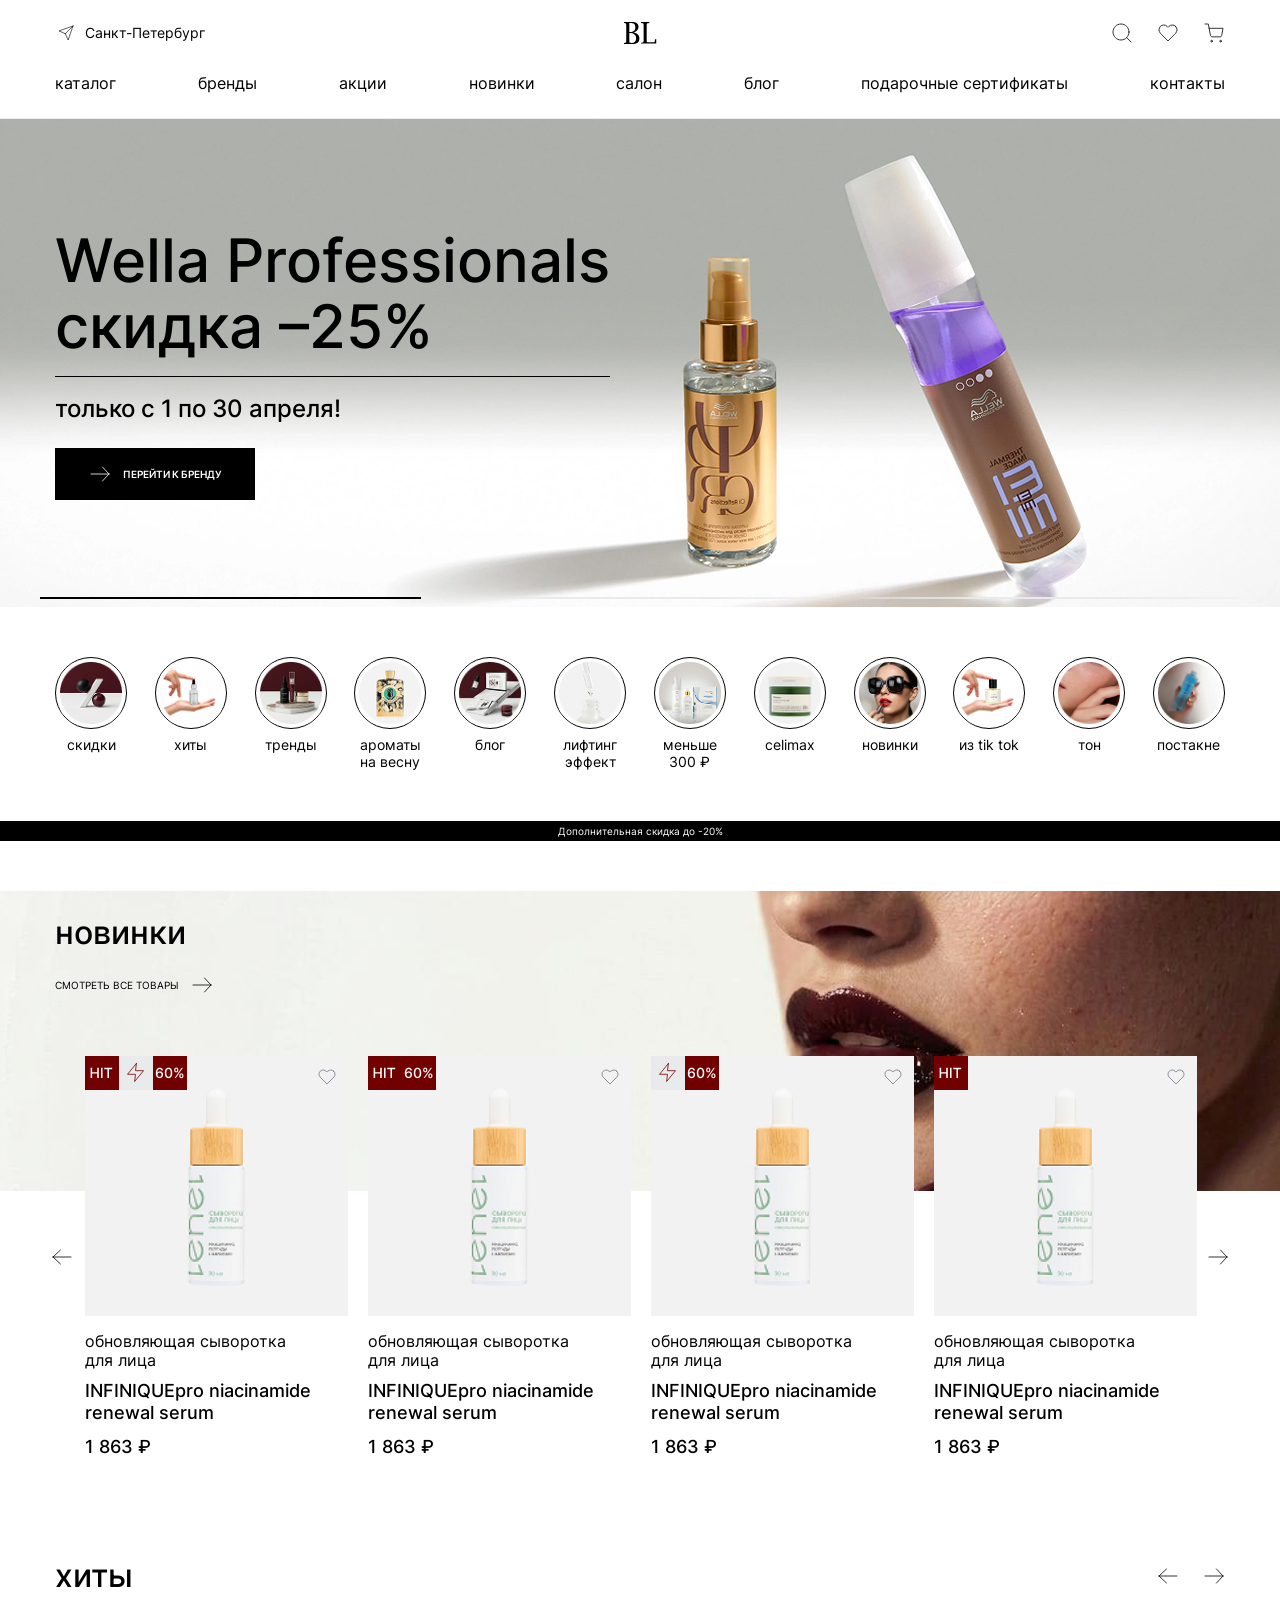
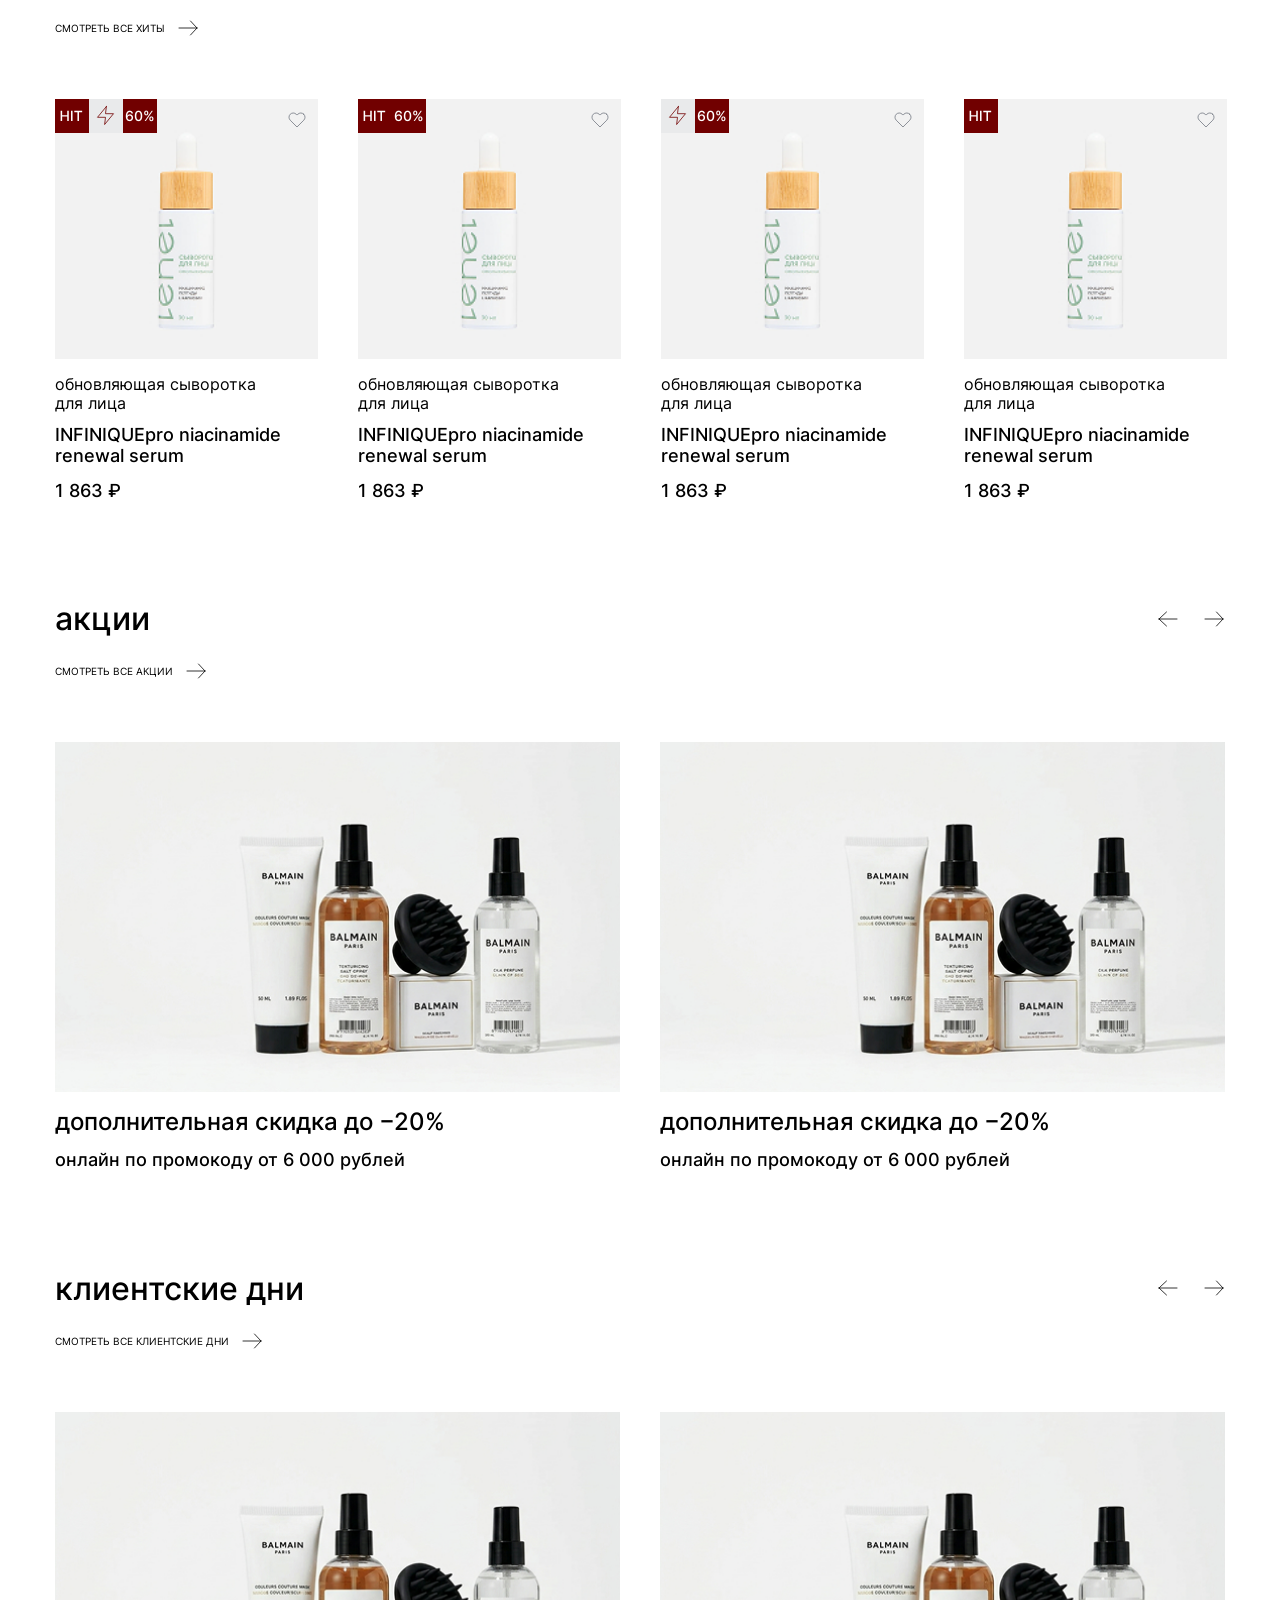
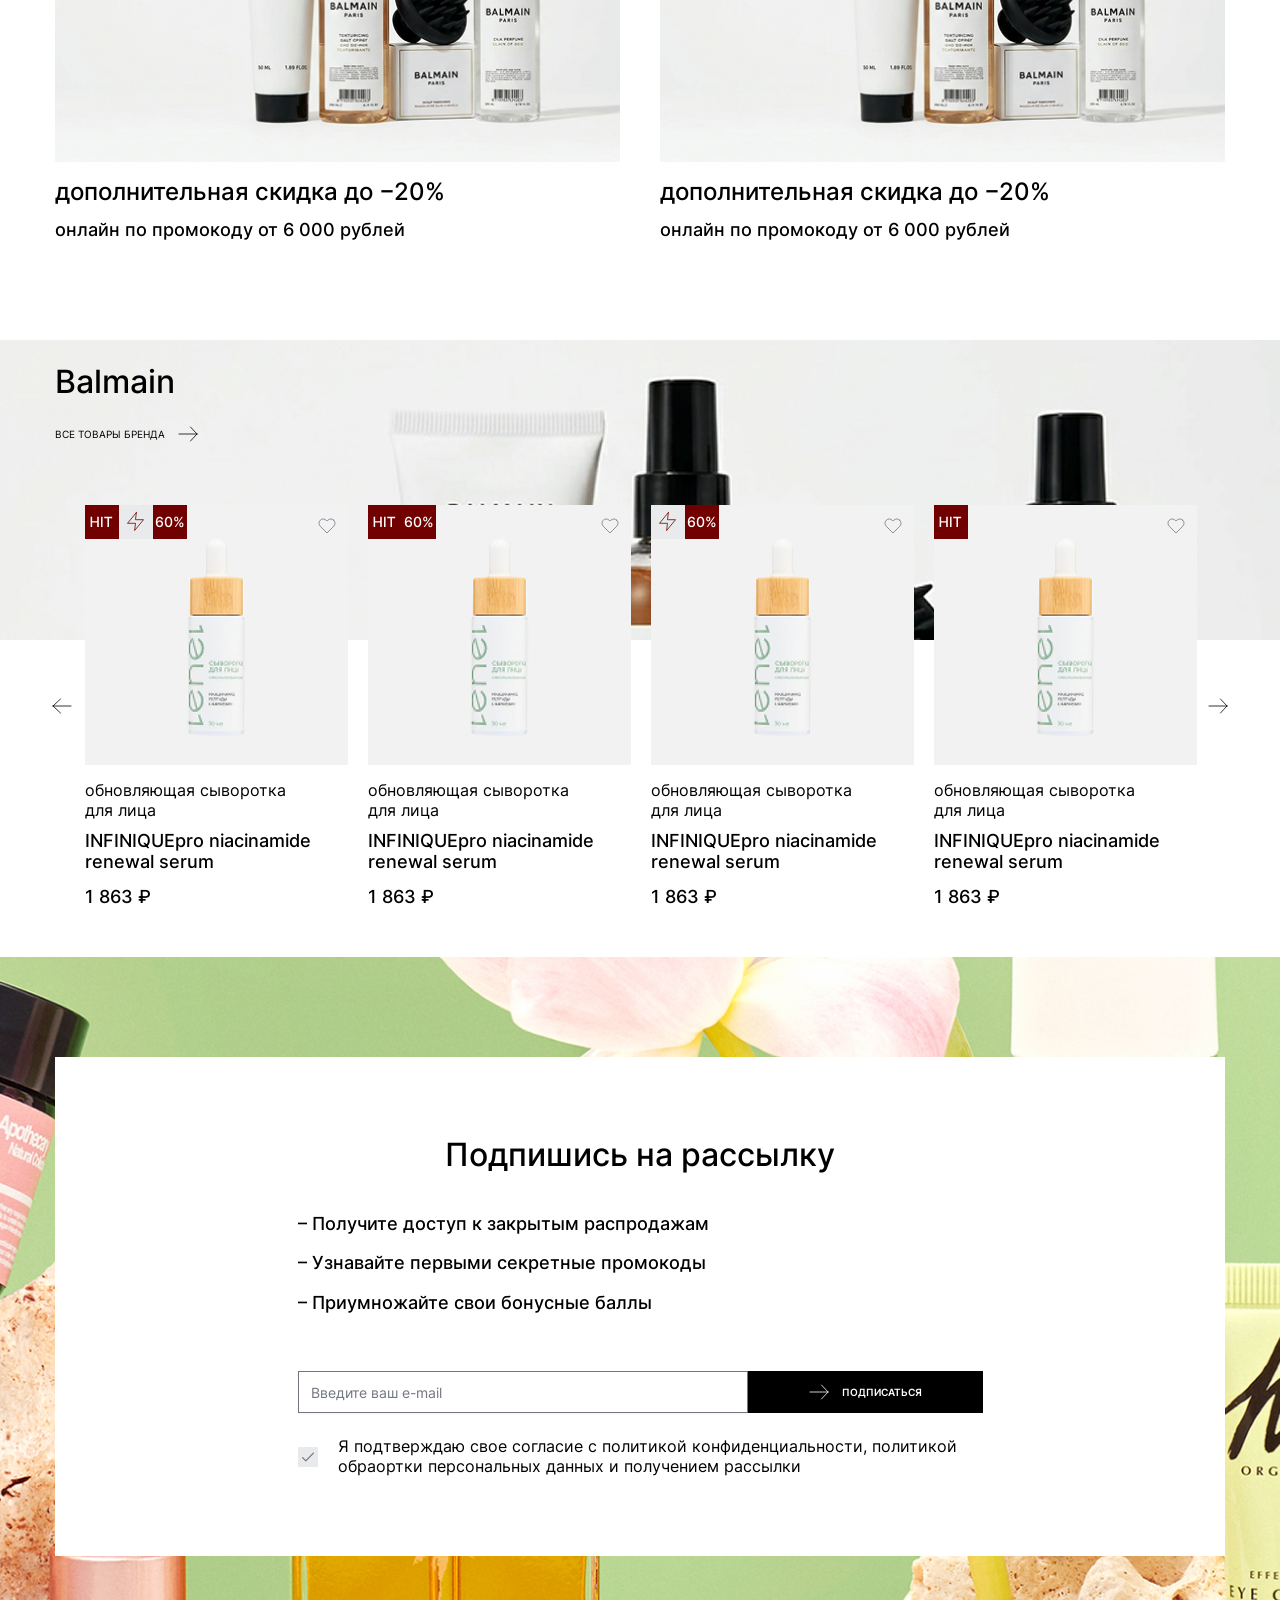
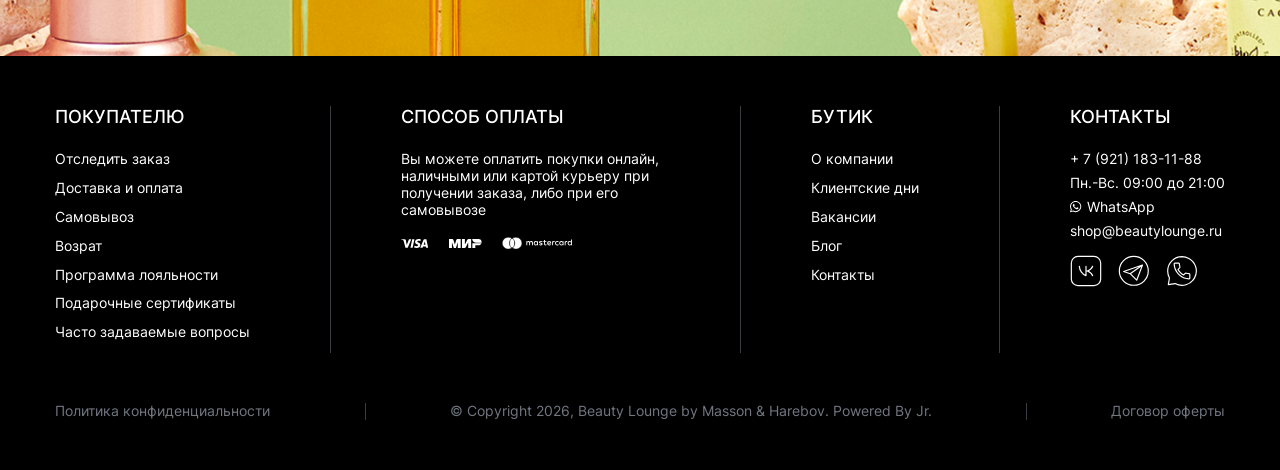
==== commit 491cd5dc: "add_3" ====
--- a/index.html
+++ b/index.html
@@ -14,6 +14,7 @@
     <link rel="stylesheet" href="css/slick.css" />
     <link rel="stylesheet" href="css/slick-theme.css" />
     <link rel="stylesheet" href="css/jquery.fancybox.css" />
+    <link rel="stylesheet" href="css/select2.min.css" />
     <link rel="stylesheet" href="css/fonts.css" />
     <link rel="stylesheet" href="css/reset.css" />
     <link rel="stylesheet" href="css/style.css" />
@@ -32,12 +33,15 @@
         <div class="header__top">
             <div class="container">
                 <div class="cols">
-                    <div class="col col_left show1200">
+                    <div class="col col_left">
                         <div class="items">
-                            <div class="item">
+                            <div class="item hidd1200">
+                                <div class="header__place">Cанкт-Петербург</div>
+                            </div>
+                            <div class="item show1200">
                                 <div class="burger"></div>
                             </div>
-                            <div class="item">
+                            <div class="item show1200">
                                 <div class="header-search btn-search-mob"></div>
                             </div>
                         </div>
@@ -58,7 +62,8 @@
                 </div>
                 <div class="logo">
                     <a href="">
-                        <img src="img/header/logo.svg" alt="">
+                        <img class="hidd1200" src="img/header/logo.svg" alt="">
+                        <img class="show1200" src="img/header/logo_mob.svg" alt="">
                     </a>
                 </div>
             </div>            
@@ -117,56 +122,66 @@
                 </div>
             </div>
         </div>
-        <div class="nav-mob">
-            <div class="nav-mob__level-1">
-                <ul>
-                    <li><a href="" class="open-1" data-openid_1="level-2_1">каталог <i></i></a></li>
-                    <li><a href="">бренды <i></i></a></li>
-                    <li><a href="">акции <i></i></a></li>
-                    <li><a href="">новинки <i></i></a></li>
-                    <li><a href="">салон <i></i></a></li>
-                    <li><a href="">блог <i></i></a></li>
-                    <li><a href="">подарочные сертификаты <i></i></a></li>
-                    <li><a href="">контакты <i></i></a></li>
-                </ul>
-            </div>
-            <div class="nav-mob__level-2" id="level-2_1">
-                <div class="level-back level-back-1"><i></i> каталог</div>
-                <ul>
-                    <li><a href="" class="open-2" data-openid_2="level-3_1">новинки <i></i></a></li>
-                    <li><a href="">наша коллекция <i></i></a></li>
-                    <li><a href="">новые бернды <i></i></a></li>
-                    <li><a href="">макияж <i></i></a></li>
-                    <li><a href="">для мужчин <i></i></a></li>
-                    <li><a href="">уход <i></i></a></li>
-                    <li><a href="">парфюмерия <i></i></a></li>
-                    <li><a href="">волосы <i></i></a></li>
-                    <li><a href="">азия <i></i></a></li>
-                    <li><a href="">техника <i></i></a></li>
-                    <li><a href="">для дома <i></i></a></li>
-                    <li><a href="">украшения <i></i></a></li>
-                    <li><a href="">одежда и аксессуары <i></i></a></li>
-                    <li><a href="">продукты питания <i></i></a></li>
-                    <li><a href="">здоровье <i></i></a></li>
-                    <li><a href="">маникюр и педикюр <i></i></a></li>
-                    <li><a href="">натуральная косметика <i></i></a></li>
-                    <li><a href="">товары 18+ <i></i></a></li>
-                </ul>
-            </div>
-            <div class="nav-mob__level-3" id="level-3_1">
-                <div class="level-back level-back-2"><i></i> новинки</div>
-                <ul>
-                    <li><a href="">все товары категории <i></i></a></li>
-                    <li><a href="">азия</a></li>
-                    <li><a href="">макияж</a></li>
-                    <li><a href="">уход</a></li>
-                    <li><a href="">волосы</a></li>
-                    <li><a href="">парфюмерия</a></li>
-                    <li><a href="">натуральная косметика</a></li>
-                    <li><a href="">для дома</a></li>
-                    <li><a href="">украшения</a></li>
-                    <li><a href="">бады и витамины</a></li>
-                </ul>
+        <div class="menu-mob">
+            <div class="header__place">Cанкт-Петербург</div>
+            <div class="nav-mob">
+                <div class="nav-mob__level-1">
+                    <ul>
+                        <li><a href="" class="open-1" data-openid_1="level-2_1">каталог <i></i></a></li>
+                        <li><a href="">бренды <i></i></a></li>
+                        <li><a href="">акции <i></i></a></li>
+                        <li><a href="">новинки <i></i></a></li>
+                        <li><a href="">салон <i></i></a></li>
+                        <li><a href="">блог <i></i></a></li>
+                        <li><a href="">подарочные сертификаты <i></i></a></li>
+                        <li><a href="">контакты <i></i></a></li>
+                    </ul>
+                </div>
+                <div class="nav-mob__level-2" id="level-2_1">
+                    <div class="level-back level-back-1"><i></i> каталог</div>
+                    <ul>
+                        <li><a href="" class="open-2" data-openid_2="level-3_1">новинки <i></i></a></li>
+                        <li><a href="">наша коллекция <i></i></a></li>
+                        <li><a href="">новые бернды <i></i></a></li>
+                        <li><a href="">макияж <i></i></a></li>
+                        <li><a href="">для мужчин <i></i></a></li>
+                        <li><a href="">уход <i></i></a></li>
+                        <li><a href="">парфюмерия <i></i></a></li>
+                        <li><a href="">волосы <i></i></a></li>
+                        <li><a href="">азия <i></i></a></li>
+                        <li><a href="">техника <i></i></a></li>
+                        <li><a href="">для дома <i></i></a></li>
+                        <li><a href="">украшения <i></i></a></li>
+                        <li><a href="">одежда и аксессуары <i></i></a></li>
+                        <li><a href="">продукты питания <i></i></a></li>
+                        <li><a href="">здоровье <i></i></a></li>
+                        <li><a href="">маникюр и педикюр <i></i></a></li>
+                        <li><a href="">натуральная косметика <i></i></a></li>
+                        <li><a href="">товары 18+ <i></i></a></li>
+                    </ul>
+                </div>
+                <div class="nav-mob__level-3" id="level-3_1">
+                    <div class="level-back level-back-2"><i></i> новинки</div>
+                    <ul>
+                        <li><a href="">все товары категории <i></i></a></li>
+                        <li><a href="">азия</a></li>
+                        <li><a href="">макияж</a></li>
+                        <li><a href="">уход</a></li>
+                        <li><a href="">волосы</a></li>
+                        <li><a href="">парфюмерия</a></li>
+                        <li><a href="">натуральная косметика</a></li>
+                        <li><a href="">для дома</a></li>
+                        <li><a href="">украшения</a></li>
+                        <li><a href="">бады и витамины</a></li>
+                    </ul>
+                </div>
+            </div>
+            <div class="bottom">
+                <div class="sub">личный кабинет</div>
+                <div class="user">
+                    <a href=""><i></i> Константин Константинович</a>
+                </div>
+                <a href="" class="btn btn-border user__btn"><i class="ar-right-black"></i> выйти из аккаунта</a>
             </div>
         </div>
         <div class="search-drop">
@@ -180,21 +195,72 @@
     <!-- INTRO
     ================================= -->
     <div class="intro">
-        <div class="pic pic_des">
-            <img src="img/intro/pic_1.jpg" alt="">
-        </div>
-        <div class="pic pic_mob">
-            <img src="img/intro/pic_mob.jpg" alt="">
-        </div>
-        <div class="container">
-            <div class="in">
-                <div class="vert">
-                    <h1 class="title">Davroe</h1>
-                    <p>Увлажняющее масло<br> для блеска волос</p>
-                    <a href="" class="btn btn-black">перейти к хитам</a>
-                </div>
-            </div>
-        </div>
+        <div class="intro-slider-1 rect-dots">
+            <div class="slide">
+                <div class="item">
+                    <div class="pic pic_des">
+                        <img src="img/intro/pic_2.jpg" alt="">
+                    </div>
+                    <div class="pic pic_mob">
+                        <img src="img/intro/pic_mob_2.jpg" alt="">
+                    </div>
+                    <div class="container">
+                        <div class="in">
+                            <div class="vert">
+                                <h1 class="title">
+                                    <span>Wella Professionals<br> скидка –25%</span>
+                                </h1>
+                                <p>только с 1 по 30 апреля!</p>
+                                <a href="" class="btn btn-black"><i class="ar-right-white"></i> перейти к бренду</a>
+                            </div>
+                        </div>
+                    </div>
+                </div>
+            </div>
+            <div class="slide">
+                <div class="item">
+                    <div class="pic pic_des">
+                        <img src="img/intro/pic_1.jpg" alt="">
+                    </div>
+                    <div class="pic pic_mob">
+                        <img src="img/intro/pic_mob.jpg" alt="">
+                    </div>
+                    <div class="container">
+                        <div class="in">
+                            <div class="vert">
+                                <h1 class="title">
+                                    <span>Wella Professionals<br> скидка –25%</span>
+                                </h1>
+                                <p>только с 1 по 30 апреля!</p>
+                                <a href="" class="btn btn-black"><i class="ar-right-white"></i> перейти к бренду</a>
+                            </div>
+                        </div>
+                    </div>
+                </div>
+            </div>
+            <div class="slide">
+                <div class="item">
+                    <div class="pic pic_des">
+                        <img src="img/intro/pic_1.jpg" alt="">
+                    </div>
+                    <div class="pic pic_mob">
+                        <img src="img/intro/pic_mob.jpg" alt="">
+                    </div>
+                    <div class="container">
+                        <div class="in">
+                            <div class="vert">
+                                <h1 class="title">
+                                    <span>Wella Professionals<br> скидка –25%</span>
+                                </h1>
+                                <p>только с 1 по 30 апреля!</p>
+                                <a href="" class="btn btn-black"><i class="ar-right-white"></i> перейти к бренду</a>
+                            </div>
+                        </div>
+                    </div>
+                </div>
+            </div>
+        </div>
+        
     </div>
 
     <!-- STORY
@@ -875,68 +941,122 @@
         </div>
     </div>
 
+    <!-- ACTION
+    ================================= -->
+    <div class="action">
+        <div class="container">
+            <div class="border">
+                <div class="in">
+                    <h2 class="title-block">Подпишись на рассылку</h2>
+                    <ul>
+                        <li>– Получите доступ к закрытым распродажам</li>
+                        <li>– Узнавайте первыми секретные промокоды</li>
+                        <li>– Приумножайте свои бонусные баллы</li>
+                    </ul>
+                    <div class="action__form">
+                        <form>
+                            <div class="flex">
+                                <input type="text" name="" placeholder="Введите ваш e-mail">
+                                <button class="btn btn-black"><i class="ar-right-white"></i> подписаться</button>
+                            </div>
+                        </form>
+                    </div>
+                    <div class="agree">Я подтверждаю свое согласие с политикой конфиденциальности, политикой обраортки персональных данных и получением рассылки</div>
+                </div>
+            </div>
+        </div>
+    </div>
+
     <!-- FOOTER
     ================================= -->
     <div class="footer">
+        <div class="show1200">
+            <div class="logo">
+                <a href="">
+                    <img src="img/footer/logo_3.svg" alt="">
+                </a>
+            </div>
+        </div>
         <div class="footer__top">
             <div class="container">
-                <div class="footer__cols">
-                    <div class="footer__left">
-                        <div class="logo">
-                            <a href="">
-                                <img src="img/footer/logo.svg" alt="">
-                            </a>
-                        </div>
-                        <div class="link-home">
-                            <a href="">Вернуться<br> на главную</a>
-                        </div>
-                    </div>
-                    <div class="footer__right">
-                        <div class="cols">
-                            <div class="col">
-                                <div class="subtitle">о нас</div>
+                <div class="cols">
+                    <div class="col">
+                        <div class="subtitle">ПОКУПАТЕЛЮ</div>
+                        <div class="footer__full">
+                            <ul class="footer-nav">
+                                <li><a href="">Отследить заказ</a></li>
+                                <li><a href="">Доставка и оплата</a></li>
+                                <li><a href="">Самовывоз</a></li>
+                                <li><a href="">Возрат</a></li>
+                                <li><a href="">Программа лояльности</a></li>
+                                <li><a href="">Подарочные сертификаты</a></li>
+                                <li><a href="">Часто задаваемые вопросы</a></li>
+                            </ul>
+                        </div>
+                    </div>
+                    <div class="col">
+                        <div class="border">
+                            <div class="subtitle">СПОСОБ ОПЛАТЫ</div>
+                            <div class="footer__full">
+                                <p class="max-w">Вы можете оплатить покупки онлайн, наличными или картой курьеру при получении заказа, либо при его самовывозе</p>
+                                <div class="pay">
+                                    <div class="pay__item">
+                                        <img src="img/footer/pay_1.svg" alt="">
+                                    </div>
+                                    <div class="pay__item">
+                                        <img src="img/footer/pay_2.svg" alt="">
+                                    </div>
+                                    <div class="pay__item">
+                                        <img src="img/footer/pay_3.svg" alt="">
+                                    </div>
+                                </div>
+                            </div>
+                        </div>
+                    </div>
+                    <div class="col">
+                        <div class="border">
+                            <div class="subtitle">БУТИК</div>
+                            <div class="footer__full">
                                 <ul class="footer-nav">
-                                    <li><a href="">политика конфиденциальности</a></li>
-                                    <li><a href="">согласие на обработку<br> персональных данных</a></li>
-                                    <li><a href="">вакансии</a></li>
+                                    <li><a href="">О компании</a></li>
+                                    <li><a href="">Клиентские дни</a></li>
+                                    <li><a href="">Вакансии</a></li>
+                                    <li><a href="">Блог</a></li>
+                                    <li><a href="">Контакты</a></li>
                                 </ul>
                             </div>
-                            <div class="col">
-                                <div class="subtitle">клиентам</div>
-                                <ul class="footer-nav">
-                                    <li><a href="">заказы и доставка</a></li>
-                                    <li><a href="">возрат</a></li>
-                                    <li><a href="">бонусная программа</a></li>
-                                    <li><a href="">подарочные сертификаты</a></li>
-                                </ul>
-                            </div>
-                            <div class="col">
-                                <div class="subtitle">контакты</div>
-                                <div class="footer__contact">
-                                    <a href="">+7 (921) 441-11-88</a>
-                                </div>
-                                <div class="footer__contact">г. Санкт-Петербург, ул. Лахтинская, д. 14</div>
-                                <div class="soc">
-                                    <div class="soc__item">
-                                        <a href="">
-                                            <img src="img/footer/vk.svg" alt="">
-                                        </a>
-                                    </div>
-                                    <div class="soc__item">
-                                        <a href="">
-                                            <img src="img/footer/wh.svg" alt="">
-                                        </a>
-                                    </div>
-                                    <div class="soc__item">
-                                        <a href="">
-                                            <img src="img/footer/tg.svg" alt="">
-                                        </a>
-                                    </div>
-                                    <div class="soc__item">
-                                        <a href="">
-                                            <img src="img/footer/max.svg" alt="">
-                                        </a>
-                                    </div>
+                        </div>
+                    </div>
+                    <div class="col">
+                        <div class="border">
+                            <div class="subtitle">КОНТАКТЫ</div>
+                                <div class="footer__full">
+                                <div class="footer__contacts">
+                                    <a href="">+ 7 (921) 183-11-88</a>
+                                </div>
+                                <div class="footer__contacts">Пн.-Вс. 09:00 до 21:00</div>
+                                <div class="footer__contacts">
+                                    <a href=""><i class="wh-1"></i> WhatsApp</a>
+                                </div>
+                                <div class="footer__contacts">
+                                    <a href="">shop@beautylounge.ru</a>
+                                </div>
+                            </div>
+                            <div class="soc">
+                                <div class="soc__item">
+                                    <a href="">
+                                        <img src="img/footer/vk.svg">
+                                    </a>
+                                </div>
+                                <div class="soc__item">
+                                    <a href="">
+                                        <img src="img/footer/tg.svg">
+                                    </a>
+                                </div>
+                                <div class="soc__item">
+                                    <a href="">
+                                        <img src="img/footer/wh.svg">
+                                    </a>
                                 </div>
                             </div>
                         </div>
@@ -948,14 +1068,17 @@
             <div class="container">
                 <div class="cols">
                     <div class="col">
-                        <div class="logo-2">
-                            <a href="">
-                                <img src="img/footer/logo_2.svg" alt="">
-                            </a>
-                        </div>
-                    </div>
-                    <div class="col">
-                        <div class="copyright">© Copyright 2026, Beauty Lounge by Masson & Harebov. Powered By Jr.</div>
+                        <p class="m-g">
+                            <a href="">Политика конфиденциальности</a>
+                        </p>
+                    </div>
+                    <div class="col">
+                        <p>© Copyright 2026, Beauty Lounge by Masson & Harebov. Powered By Jr.</p>
+                    </div>
+                    <div class="col">
+                        <p class="m-g">
+                            <a href="">Договор оферты</a>
+                        </p>
                     </div>
                 </div>
             </div>
@@ -969,6 +1092,7 @@
     
     <script src="libs/jquery-3.7.1.min.js"></script>
     <!--<script src="https://code.jquery.com/jquery-3.7.1.min.js" integrity="sha256-/JqT3SQfawRcv/BIHPThkBvs0OEvtFFmqPF/lYI/Cxo=" crossorigin="anonymous"></script>-->
+    <script src="libs/select2.min.js"></script>
     <script src="libs/jquery.fancybox.js"></script>
     <script src="libs/slick.min.js"></script> 
     <script src="libs/jquery.maskedinput.js"></script>
--- a/css/style.css
+++ b/css/style.css
@@ -30,12 +30,19 @@
     -moz-box-sizing: border-box;
 }
 
-body {
+
+body{
     width: 100%;
     font-size: 16px;
     font-family: 'Inter', sans-serif;
     line-height: 1.3;
     position: relative;
+    -webkit-font-smoothing: antialiased;
+}
+
+html.no-scroll,
+body.no-scroll{
+    overflow: hidden;
 }
 
 .container{
@@ -61,6 +68,10 @@
     font-size: 14px;
     line-height: 1.2;
     color: #717680;
+}
+
+.label span{
+    color: #710000;
 }
 
 .form-group{
@@ -139,9 +150,12 @@
     text-align: center;
 }
 
-.btn-black:hover,
+.btn-black:hover{
+    background: #998865;
+}
+
 .btn-black:active{
-    opacity: .888;
+    background: #998865;
 }
 
 .btn-red{
@@ -165,6 +179,73 @@
     opacity: .888;
 }
 
+.btn-gray{
+    min-height: 52px;
+    display: inline-flex;
+    align-items: center;
+    justify-content: center;
+    padding: 3px 30px;
+    background: #e9eaeb;
+    font-weight: 600;
+    font-size: 10px;
+    line-height: 1.2;
+    text-transform: uppercase;
+    color: #000;
+    text-align: center;
+}
+
+.btn-gray:hover,
+.btn-gray:active{
+    opacity: .888;
+}
+
+.btn-border{
+    min-height: 52px;
+    display: inline-flex;
+    align-items: center;
+    justify-content: center;
+    padding: 3px 30px;
+    background: #fff;
+    border: 1px solid #000;
+    font-weight: 600;
+    font-size: 10px;
+    line-height: 1.2;
+    text-transform: uppercase;
+    color: #000;
+    text-align: center;
+}
+
+.btn-border:hover,
+.btn-border:active{
+    opacity: .888;
+}
+
+.btn-border .arrow-red{
+    width: 22px;
+    height: 22px;
+    display: block;
+    flex-shrink: 0;
+    margin-right: 12px;
+    background: url(../img/icons/ar-red.svg) center no-repeat;
+}
+
+.ar-right-white{
+     width: 22px;
+    height: 22px;
+    display: block;
+    flex-shrink: 0;
+    margin-right: 12px;
+    background: url(../img/action/ar-white.svg) center no-repeat;   
+}
+
+.ar-right-black{
+     width: 22px;
+    height: 22px;
+    display: block;
+    flex-shrink: 0;
+    margin-right: 12px;
+    background: url(../img/icons/right.svg) center no-repeat;   
+}
 
 button:focus{
     outline: none;
@@ -173,7 +254,7 @@
 .slick-dots{
     position: absolute;
     text-align: center;
-    bottom: 25px;    
+    bottom: 8px;    
     width: 100%;
     margin: 0 auto !important;
     padding: 0 !important;
@@ -182,7 +263,7 @@
 .slick-dots li{
     width: auto;
     height: auto;
-    margin: 0 6px!important;
+    margin: 0 2px!important;
     padding: 0!important;
 }
 
@@ -191,20 +272,65 @@
 }
 
 .slick-dots li button{
-    width: 15px;
-    height: 15px;
+    width: 4px;
+    height: 4px;
     padding: 0;
     overflow: hidden;
     border-radius: 50%;
-    background-color: transparent;
-    border: 1px solid #00728A;
+    background-color: #fff;
+    border: 1px solid #f4f4f4;
     opacity: 1;
     text-indent: -9999px;
     transition: .3s;
 }
 
 .slick-dots li.slick-active button{
-    background-color: #00728A;
+    background-color: #710000;
+    border-color: #710000;
+}
+
+.rect-dots .slick-dots{
+    width: 100%;
+    max-width: 1200px;
+    display: flex;
+    gap: 28px;
+    left: 50%;
+    transform: translateX(-50%);
+}
+
+.rect-dots .slick-dots li{
+    margin: 0!important;
+    flex-grow: 1;
+}
+
+.rect-dots .slick-dots li button{
+    width: 100%;
+    height: 2px;
+    background: #e9eaeb!important;
+    border: none;
+}
+
+.rect-dots .slick-dots li.slick-active button{
+    background: #e9eaeb!important;
+    border: none;
+}
+
+.rect-dots .slick-dots li.slick-active button::after{
+    content: "";
+
+    height: 100%;
+    display: block;
+    background-color: #000!important; /* Цвет активной точки/заполнения */
+    animation: progressBar 4s linear forwards; /* 4s - время анимации */
+    position: absolute;
+    top: 0;
+    left: 0;
+    z-index: 3;
+}
+
+@keyframes progressBar{
+    0% { width: 0; }
+    100% { width: 100%; }
 }
 
 .slick-prev, 
@@ -280,6 +406,10 @@
     width: 100%;
 }
 
+.overflow-hidden{
+    overflow: hidden;
+}
+
 .section{
     padding-top: 50px;
     padding-bottom: 50px;
@@ -465,7 +595,25 @@
     cursor: pointer;
 }
 
-
+.header__place{
+    padding-left: 30px;
+    position: relative;
+    font-weight: 400;
+    font-size: 14px;
+    line-height: 1.2;
+    color: #000;
+}
+
+.header__place:before{
+    content: "";
+    width: 22px;
+    height: 22px;
+    background: url(../img/header/place.svg) center no-repeat;
+    position: absolute;
+    top: 50%;
+    left: 0;
+    transform: translateY(-50%);
+}
 
 .header__bottom{
     padding-top: 5px;
@@ -495,7 +643,7 @@
     display: block;
     padding: 3px 0 25px;
     font-weight: 400;
-    font-size: 14px;
+    font-size: 16px;
     line-height: 1.2;
     color: #000;
     position: relative;
@@ -571,7 +719,7 @@
     justify-content: space-between;
     padding: 3px 0;
     font-weight: 400;
-    font-size: 14px;
+    font-size: 16px;
     line-height: 1.2;
     color: #000;
     transition: .3s;
@@ -618,14 +766,21 @@
     background-image: url(../img/header/burger_close.svg);
 }
 
-.nav-mob{
-    width: 225px;
+.menu-mob{
+    width: 100%;
+    display: none;
+    padding-bottom: 25px;
     background: #fff;
     position: absolute;
+    overflow: auto;
     top: 100%;
     left: 0;
     z-index: 5;
-    display: none;
+}
+
+.nav-mob{
+    border-bottom: 1px solid #e9eaeb;
+
 }
 
 .nav-mob ul{
@@ -730,6 +885,47 @@
     transform: translateY(-50%);
 }
 
+.menu-mob .bottom{
+    padding: 20px 10px 0;
+}
+
+.menu-mob .sub{
+    margin-bottom: 20px;
+    font-weight: 400;
+    font-size: 10px;
+    line-height: 1.2;
+    text-transform: uppercase;
+    color: #000;
+}
+
+.user{
+
+}
+
+.user a{
+    display: flex;
+    align-items: center;
+    font-weight: 400;
+    font-size: 10px;
+    line-height: 1.2;
+    color: #000;
+}
+
+.user i{
+    width: 22px;
+    height: 22px;
+    display: block;
+    flex-shrink: 0;
+    margin-right: 8px;
+    background: url(../img/header/user.svg) center no-repeat;
+}
+
+.user__btn{
+    width: 100%;
+    margin-top: 20px;
+}
+
+
 /**INTRO**/
 .intro{
     width: 100%;
@@ -769,8 +965,12 @@
     z-index: 3;
 }
 
+.intro .item{
+    position: relative;
+}
+
 .intro .in{
-    height: 408px;
+    height: 488px;
     display: flex;
     align-items: center;
 }
@@ -785,6 +985,22 @@
     font-size: 60px;
     line-height: 1.1;
     color: #000;
+}
+
+.intro .title span{
+    display: inline-block;
+    padding-bottom: 18px;
+    position: relative;
+}
+
+.intro .title span:before{
+    content: "";
+    width: 100%;
+    height: 1px;
+    background: #000;
+    position: absolute;
+    bottom: 0;
+    left: 0;
 }
 
 .intro p{
@@ -867,7 +1083,8 @@
 
 /**PRODUCTS**/
 .products{
-
+    position: relative;
+    z-index: 1;
 }
 
 .products .slider-wrap{
@@ -889,7 +1106,16 @@
 }
 
 .products.arrows-side .item{
-    padding: 0 10px;
+    padding: 0 10px;    
+}
+
+.products .items .item{
+    width: 25%;
+    margin-bottom: 20px;
+}
+
+.search .products .item{
+    width: 50%!important;
 }
 
 .products .item .in{
@@ -1000,7 +1226,7 @@
     min-height: 34px;
     margin-bottom: 10px;
     font-weight: 400;
-    font-size: 14px;
+    font-size: 16px;
     line-height: 1.2;
     color: #000;
     position: relative;
@@ -1143,6 +1369,10 @@
     padding-bottom: 50px;
 }
 
+.content__section.border{
+    border-bottom: 1px solid #E9EAEB;
+}
+
 .content__top{
     padding-top: 24px;
 }
@@ -1174,7 +1404,7 @@
 .content p{
     margin-bottom: 24px;
     font-weight: 400;
-    font-size: 14px;
+    font-size: 16px;
     line-height: 1.2;
     color: #000;
 }
@@ -1223,9 +1453,11 @@
 
 .search__btn{
     opacity: 0;
-    visibility: 0;
+    visibility: hidden;
     pointer-events: none;
     position: absolute;
+    top: 0;
+    right: 0;
 }
 
 .search__input input::-webkit-input-placeholder {
@@ -1270,7 +1502,7 @@
     align-items: center;
     margin-bottom: 12px;
     font-weight: 400;
-    font-size: 14px;
+    font-size: 16px;
     line-height: 1.2;
     color: #000;
 }
@@ -1371,7 +1603,7 @@
 .abc .item ul li{
     margin-bottom: 12px;
     font-weight: 400;
-    font-size: 14px;
+    font-size: 16px;
     line-height: 1.2;
     color: #000;
 }
@@ -1561,7 +1793,7 @@
     color: #717680;
     position: absolute;
     top: 50%;
-    right: 6px;
+    right: 9px;
     transform: translateY(-50%);
 }
 
@@ -1635,7 +1867,7 @@
 .inter .sub{
     margin-bottom: 32px;
     font-weight: 400;
-    font-size: 14px;
+    font-size: 16px;
     line-height: 1.2;
     text-align: center;
     color: #717680;
@@ -1644,14 +1876,14 @@
 .inter .fote{
     padding-top: 30px;
     font-weight: 400;
-    font-size: 14px;
+    font-size: 16px;
     line-height: 1.5;
     color: #717680;
     text-align: center;
 }
 
 .inter .fote a{
-    font-size: 14px;
+    font-size: 16px;
     text-decoration: underline;
     color: #000;
 }
@@ -1712,6 +1944,1309 @@
     left: 100%;
 }
 
+/**PAGE-HEAD**/
+.page-head{
+    margin-top: 24px;
+    position: relative;
+    z-index: 1;
+}
+
+.page-head .pic{
+    width: 100%;
+    height: 100%;
+    position: absolute;
+    top: 0;
+    left: 0;
+    z-index: 1;
+}
+
+.page-head .pic img{
+    width: 100%;
+    height: 100%;
+    display: block;
+    object-fit: cover;
+}
+
+.page-head .in{
+    height: 200px;
+    display: flex;
+    align-items: center;
+}
+
+.page-head .vert{
+    width: 100%;
+}
+
+.page-head .title{
+    margin-bottom: 0!important;
+    font-weight: 500;
+    font-size: 32px;
+    line-height: 1.1;
+    color: #fff;
+}
+
+/**CAT**/
+.cat{
+
+}
+
+.cat .slider-wrap{
+    margin: 0 -15px;
+}
+
+.cat-slider{
+    margin-right: -15px;
+}
+
+.cat-slider .slick-slider{
+    margin-right: -470px;
+}
+
+.cat .slider-wrap{
+    margin: 0 -15px;
+}
+
+.cat .item{
+    padding: 0 15px;
+}
+
+.cat .item .in{
+    display: flex;
+    align-items: center;
+    background: #fff;
+    border: 2px solid #e9eaeb;
+    border-radius: 500px;
+}
+
+.cat .item .pic{
+    width: 100px;
+    height: 100px;
+    flex-shrink: 0;
+    border-radius: 100%;
+}
+
+.cat .item .pic img{
+    width: 100%;
+    height: 100%;
+    display: block;
+    object-fit: cover;
+    object-position: center;
+    border-radius: 100%;
+}
+
+.cat .item .right{
+    padding-left: 20px;
+}
+
+.cat .item .title{
+    font-weight: 400;
+    font-size: 10px;
+    line-height: 1.2;
+    text-transform: uppercase;
+    color: #000;
+}
+
+.cat .item .title a{
+    color: inherit;
+}
+
+.panel{
+    padding-bottom: 50px;
+    position: relative;
+    z-index: 3;
+}
+
+.panel__top{
+    padding-bottom: 50px;
+    position: relative;
+    z-index: 3;
+}
+
+.panel__top .cols{
+    flex-wrap: nowrap;
+    align-items: center;
+    justify-content: space-between;
+}
+
+.panel__sum{
+    font-weight: 500;
+    font-size: 18px;
+    line-height: 1.2;
+    color: #000;
+}
+
+.btn-sorting{
+    display: inline-flex;
+    align-items: center;
+    font-weight: 400;
+    font-size: 16px;
+    line-height: 1.2;
+    color: #000;
+    cursor: pointer;
+}
+
+.btn-sorting i{
+    width: 22px;
+    height: 22px;
+    display: block;
+    flex-shrink: 0;
+    margin-left: 24px;
+    background: url(../img/icons/ch_top.svg) center no-repeat;
+    transform: rotate(180deg);
+    transform-origin: center;
+}
+
+.btn-sorting.active i{
+    transform: rotate(0deg);
+}
+
+.sorting-drop{
+    height: auto;
+    visibility: visible;
+    opacity: 1;
+    position: relative;
+    z-index: 1;
+}
+
+.sorting-drop.active{
+    
+    height: 0;
+    opacity: 0;
+    overflow: hidden;
+}
+
+.sorting{
+    display: flex;
+    margin: 0 -10px;
+}
+
+.sorting__item{
+    padding: 0 10px;
+}
+
+.select-wrap{
+    width: 170px;
+}
+
+.select2-container{
+    height: 38px;
+    display: block;
+    margin-bottom: 0px;
+    z-index: 99999;
+}
+
+.select2-container--default .select2-selection--single .select2-selection__rendered{
+    height: 100%;
+    padding-left: 28px;
+    padding-right: 40px;
+    margin-right: 0;
+    color: #000!important;
+    font-size: 10px;
+    text-transform: uppercase;
+    line-height: 38px;
+}
+
+.select2-container--default .select2-selection--single .select2-selection__placeholder{
+    color: #000;
+}
+
+.select2-container--default .select2-selection--single,
+.select2-container--default .select2-selection--multiple{
+    height: 100%;
+    border-radius: 100px!important;
+    background-color: #fff;
+    border: 1px solid #e9eaeb;
+    transition: .3s;
+}
+
+.select2-container--default.select2-container--open.select2-container--below .select2-selection--single,
+.select2-container--default.select2-container--open.select2-container--below .select2-selection--multiple{
+    background: #fff;
+    color: #000;
+    box-shadow: none;
+}
+
+.select2-container--default.select2-container--focus .select2-selection--multiple{
+    background: #fff;
+    color: #000;
+    box-shadow: none;
+    border: inherit;
+}
+
+.select2-container--default .select2-selection--single .select2-selection__arrow{
+    width: 15px;
+    height: 15px;
+    background-image: url(../img/icons/down.svg);
+    background-repeat: no-repeat;
+    top: 13px;
+    right: 20px;
+}
+
+.select2-container--default.select2-container--open .select2-selection--single .select2-selection__arrow{
+    transform: rotate(180deg);
+}
+
+.select2-container--default .select2-selection--single .select2-selection__arrow b{
+    border: none;
+    height: 0;
+    left: 50%;
+    margin-left: -4px;
+    margin-top: -3px;
+    position: absolute;
+    top: 50%;
+    width: 0;
+    display: none;
+}
+
+.select2-container--default.select2-container--open .select2-selection--single .select2-selection__arrow b{
+    border: none;
+}
+
+.select2-dropdown{
+    padding: 8px 0;
+    border: 1px solid #e9eaeb;
+    border-radius: 8px!important;
+    background: #fff;
+    box-shadow: none;
+}
+
+
+.select2-search--dropdown{
+    padding: 0;
+}
+
+.select2-container--default .select2-results__option[aria-selected=true],
+.select2-container--default .select2-results__option--highlighted[aria-selected]{
+    color: #000!important;
+    background-color: transparent!important;
+}
+
+.select2-results__option{
+    padding: 7px 15px 7px 25px;
+    color: #000;
+    font-size: 10px;
+    text-transform: uppercase;
+}
+
+.select2-container--default .select2-results__option--selected{
+    background: transparent;
+}
+
+.select2-results__option:hover{
+    color: #000!important;
+    background-color: transparent!important;
+}
+
+.select2-container--default .select2-results__option[aria-selected=true]:hover{
+    color: #000;
+
+}
+
+.select2-container--default .select2-selection--multiple .select2-selection__rendered{
+    padding: 0 13px;
+}
+
+.select2-container .select2-search--inline .select2-search__field{
+    margin-top: 0;
+}
+
+.btn-filter{
+    display: inline-flex;
+    align-items: center;
+    font-weight: 400;
+    font-size: 16px;
+    line-height: 1.2;
+    color: #000;
+    cursor: pointer;
+    transition: .3s;
+}
+
+.btn-filter i{
+    width: 22px;
+    height: 22px;
+    display: block;
+    flex-shrink: 0;
+    margin-right: 24px;
+    background: url(../img/icons/filter.svg) center no-repeat;
+}
+
+
+.filter{
+    width: 384px;
+    padding: 42px;
+    background: #fff;
+    position: absolute;
+    top: 0;
+    left: 0;
+    visibility: hidden;
+    opacity: 0;
+    pointer-events: none;
+    border: 2px solid #e9eaeb;
+    z-index: 22;
+
+}
+
+.filter.active{
+    visibility: visible;
+    opacity: 1;
+    pointer-events: auto;
+    z-index: 22;
+}
+
+.filter__top{
+    display: flex;
+    align-items: center;
+    justify-content: space-between;
+    padding-bottom: 40px;
+}
+
+.filter__title{
+    font-weight: 500;
+    font-size: 18px;
+    line-height: 1.2;
+    color: #000;
+}
+
+.filter-close{
+    width: 22px;
+    height: 22px;
+    display: block;
+    flex-shrink: 0;
+    background: url(../img/header/burger_close.svg) center no-repeat;
+    cursor: pointer;
+}
+
+.runner{
+    width: 100%;
+    padding-top: 10px;
+    padding-bottom: 10px;
+    margin-bottom: 40px;
+}
+
+#range1{
+    width: 100%;
+    cursor: pointer;
+}
+
+.ui-slider {
+    position: relative;
+}
+
+.ui-slider .ui-slider-handle{
+    position: absolute;
+    z-index: 2;
+    width: 16px;
+    height: 16px;
+    border: none;
+    background-color: #000;
+    border-radius: 50%;
+    cursor: pointer;
+}
+
+.ui-slider .ui-slider-handle:before{
+    content: "";
+    width: 14px;
+    height: 14px;    
+    background: #fff;
+    border-radius: 50%;
+    position: absolute;
+    top: 50%;
+    left: 50%;
+    transform: translate(-50%, -50%);
+}
+
+.ui-slider .ui-slider-range{
+    position: absolute;
+    z-index: 1;
+    font-size: .7em;
+    display: block;
+    border: 0;
+    overflow: hidden;
+}
+
+.ui-slider-horizontal{
+    height: 1px;
+    border-radius: 0;
+}
+
+.ui-slider-horizontal .ui-slider-handle{
+    top: -8px;
+    margin-left: 0;
+}
+
+.ui-slider-horizontal .ui-slider-handle:last-child{
+    margin-left: -15px;
+}
+
+.ui-slider-horizontal .ui-slider-range{
+    top: 0;
+    height: 100%;
+}
+.ui-slider-horizontal .ui-slider-range-min{
+    left: 0;
+}
+.ui-slider-horizontal .ui-slider-range-max{
+    right: 0;
+}
+
+.ui-widget-content{
+    background-color: #E0E0E0;
+}
+
+.ui-widget-header{
+    background-color: #000;
+}
+
+.minmax{
+    display: flex;
+    justify-content: space-between;
+    position: relative;
+    padding-bottom: 14px;
+}
+
+.minmax__item{
+    display: flex;
+}
+
+.minmax__item span{
+    margin-left: 1px;
+    font-weight: 600;
+    font-size: 10px;
+    line-height: 1.2;
+    text-transform: uppercase;
+    color: #000;
+}
+
+.minmax input[type='text']{
+    field-sizing: content;
+    min-width: 20px;
+    height: auto;
+    padding: 0;
+    background: transparent;
+    border: none;
+    border-radius: 0;
+    box-shadow: none;
+    font-weight: 600;
+    font-size: 10px;
+    line-height: 1.2;
+    text-transform: uppercase;
+    color: #000;
+}
+
+
+.filter__btn{
+    width: 100%;
+}
+
+.acc{
+    padding-bottom: 20px;
+}
+
+.acc__item{
+    margin-bottom: 16px;
+}
+
+.acc__item.active{
+
+}
+
+.acc__top{
+    display: flex;
+    align-items: center;
+    font-weight: 400;
+    font-size: 14px;
+    line-height: 1.2;
+    color: #000;
+    cursor: pointer;
+}
+
+.acc__top i{
+    width: 22px;
+    height: 22px;
+    display: block;
+    flex-shrink: 0;
+    margin-right: 12px;
+    background: url(../img/icons/plus.svg) center no-repeat;
+}
+
+.acc__item.active .acc__top i{
+    background-image: url(../img/icons/minus.svg);
+}
+
+.acc__full{
+    display: none;
+    padding-top: 14px;
+}
+
+.check{
+    margin-bottom: 10px;
+}
+
+.check:last-child{
+    margin-bottom: 0;
+}
+
+.check label{
+    display: flex;
+    align-items: center;
+    font-family: 'Inter', sans-serif;
+    font-weight: 400;
+    font-size: 14px;
+    line-height: 1.2;
+    color: #000;
+}
+
+.check label > input[type="checkbox"],
+.check label > input[type="radio"]{
+    display: none;
+}
+
+.check label > i{
+    width: 22px;
+    height: 22px;
+    display: block;
+    flex-shrink: 0;
+    background: url(../img/icons/check.svg) no-repeat;
+    margin-right: 12px;
+    position: relative;
+    flex-shrink: 0;
+}
+
+.check label > input[type="checkbox"]:checked + i,
+.check label > input[type="radio"]:checked + i{
+    background: url(../img/icons/checked.svg) no-repeat;
+}
+
+.add{
+    width: 420px;
+    display: none;
+    background: #000;
+    padding: 14px;
+    position: fixed;
+    bottom: 0;
+    right: 0;
+    z-index: 14;
+}
+
+.add .in{
+    display: flex;
+    align-items: center;
+    
+}
+
+.add .pic{
+    width: 122px;
+    height: 122px;
+    flex-shrink: 0;
+}
+
+.add .pic img{
+    width: 100%;
+    height: 100%;
+    display: block;
+    object-fit: cover;
+    object-position: center;
+}
+
+.add .right{
+    padding-left: 24px;
+}
+
+.comp{
+    display: flex;
+    align-items: center;
+    margin-bottom: 12px;
+    font-weight: 400;
+    font-size: 14px;
+    line-height: 1.2;
+    color: #fff;
+}
+
+.comp i{
+    width: 26px;
+    height: 26px;
+    flex-shrink: 0;
+    margin-right: 12px;
+    background: url(../img/icons/cart_white.svg) center no-repeat;
+}
+
+.add .title{
+    margin-bottom: 12px;
+    font-weight: 500;
+    font-size: 18px;
+    line-height: 1.2;
+    color: #fff;
+}
+
+.add .title a{
+    color: inherit;
+}
+
+.add p{
+    font-weight: 400;
+    font-size: 14px;
+    line-height: 1.2;
+    color: #fff;
+}
+
+.back-mob{
+    padding: 12px 15px;
+    font-weight: 400;
+    font-size: 10px;
+    line-height: 1.2;
+    text-transform: uppercase;
+    color: #000;
+    display: none;
+}
+
+.back-mob a{
+    display: flex;
+    align-items: center;
+    color: inherit;
+}
+
+.back-mob i{
+    width: 22px;
+    height: 22px;
+    display: block;
+    flex-shrink: 0;
+    margin-right: 6px;
+    background: url(../img/icons/ch_left.svg) center no-repeat;
+}
+
+/**CARD**/
+.card{
+    padding-bottom: 50px;
+}
+
+.card__cols{
+    display: flex;
+    flex-wrap: wrap;
+}
+
+.card__left{
+    width: 700px;
+    flex-shrink: 0;
+}
+
+.card__right{
+    width: calc(100% - 700px);
+    padding-top: 30px;
+    padding-left: 60px;
+}
+
+.card-slider{
+    display: flex;
+    flex-wrap: wrap;
+}
+
+.card-slider__left{
+    width: 140px;
+    flex-shrink: 0;
+    padding-top: 38px;
+    padding-bottom: 38px;
+    padding-right: 40px;
+}
+
+.card-slider__left .item{
+    padding: 10px 0;
+}
+
+.card-slider__left .pic{
+    width: 100px;
+    height: 100px;
+}
+
+.card-slider__left .pic img{
+    width: 100%;
+    height: 100%;
+    display: block;
+    object-fit: cover;
+    object-position: center;
+    transition: .3s;
+}
+
+.card-slider__left .slick-slide.slick-current.slick-active .pic img{
+    filter: brightness(80%);
+}
+
+.card-slider__left .slick-prev, 
+.card-slider__left .slick-next{
+    top: auto;
+    transform: none;
+}
+
+.card-slider__left .slick-prev{
+    top: -40px;
+    left: 50%;
+    transform: translateX(-50%);
+    background-image: url(../img/icons/top.svg)!important;
+}
+
+.card-slider__left .slick-next{
+    bottom: -40px;
+    left: 50%;
+    transform: translateX(-50%);
+    background-image: url(../img/icons/bottom.svg)!important;
+}
+
+.card-slider__right{
+    width: calc(100% - 140px);
+    position: relative;
+}
+
+.card-slider__right .slick-slider{
+    position: relative;
+    z-index: 1;
+}
+
+.card-slider__right .btn-fav{
+    position: absolute;
+    top: 20px;
+    right: 20px;
+    z-index: 3;
+}
+
+.card-slider__right .pic{
+    height: 560px;
+}
+
+.card-slider__right .pic img{
+    width: 100%;
+    height: 100%;
+    display: block;
+    object-fit: cover;
+}
+
+.card .title{
+    margin-bottom: 22px;
+    font-weight: 500;
+    font-size: 20px;
+    line-height: 1.2;
+    color: #000;
+}
+
+.card .title span{
+    display: block;
+    margin-bottom: 10px;
+    font-weight: 400;
+    font-size: 16px;
+    color: #000;
+}
+
+.card__par{
+    display: flex;
+    align-items: center;
+    margin-bottom: 22px;
+}
+
+.card__par.mob{
+    display: none;
+}
+
+.card__par .item{
+    width: 50px;
+    height: 50px;
+    display: flex;
+    align-items: center;
+    justify-content: center;
+    padding: 3px;
+    border: 1px solid #000;
+    font-weight: 400;
+    font-size: 10px;
+    line-height: 1.2;
+    text-transform: uppercase;
+    color: #000;
+}
+
+.card__par span{
+    display: block;
+    margin-left: 12px;
+    font-weight: 400;
+    font-size: 10px;
+    line-height: 1.2;
+    text-transform: uppercase;
+    color: #000;
+}
+
+.card__price{
+    margin-bottom: 40px;
+}
+
+.card__price .t{
+    display: flex;
+    font-weight: 500;
+    font-size: 24px;
+    line-height: 1.2;
+    color: #000;
+}
+
+.card__price .old-price{
+    margin-left: 20px;
+    font-weight: 500;
+    text-decoration: line-through;
+    color: #717680;
+}
+
+.card__price .b{
+    padding-top: 6px;
+    font-weight: 400;
+    font-size: 16px;
+    line-height: 1.2;
+    color: #000;
+}
+
+.card__price .b a{
+    color: inherit;
+    text-decoration: underline;
+}
+
+.card__line{
+    display: flex;
+    align-items: center;
+    margin-bottom: 48px;
+}
+
+.credit{
+    display: inline-flex;
+    align-items: center;
+    justify-content: center;
+    padding: 6px;
+    margin-right: 10px;
+    border: 1px solid #710000;
+    border-radius: 4px;
+    font-weight: 400;
+    font-size: 14px;
+    line-height: 1.2;
+    color: #710000;
+}
+
+.card__line .go-to{
+    margin-bottom: 0;
+}
+
+.btn-card-add{
+    width: 100%;
+    min-height: 58px;
+}
+
+.btn-card-add i{
+    width: 22px;
+    height: 22px;
+    display: block;
+    flex-shrink: 0;
+    margin-right: 12px;
+    background: url(../img/card/btn_cart.svg) center no-repeat;
+}
+
+.gar{
+    padding-top: 22px;
+}
+
+.gar__item{
+    display: flex;
+    align-items: center;
+    margin-bottom: 16px;
+    font-weight: 400;
+    font-size: 16px;
+    line-height: 1.2;
+    color: #000;
+}
+
+.gar__item i{
+    width: 24px;
+    height: 24px;
+    display: block;
+    flex-shrink: 0;
+    margin-right: 12px;
+    background-position: center;
+    background-repeat: no-repeat;
+}
+
+.gar__item .i_1{
+    background-image: url(../img/card/i_1.svg);
+}
+
+.gar__item .i_2{
+    background-image: url(../img/card/i_2.svg);
+}
+
+.card__des{
+
+}
+
+.card__mob{
+    display: none;
+    position: relative;
+    padding-right: 35px;
+}   
+
+.card__mob .btn-fav{
+    position: absolute;
+    top: 50%;
+    right: 0;
+    transform: translateY(-50%);
+}
+
+.tabs{
+    
+}
+
+.tabs__caption{
+    list-style: none;
+    display: flex;
+    justify-content: space-between;
+    padding-top: 20px;
+    padding-bottom: 20px;
+    position: relative;
+}
+
+.tabs__caption:before{
+    content: "";
+    width: 110vw;
+    height: 1px;
+    background: #e9eaeb;
+    position: absolute;
+    bottom: 0;
+    left: 50%;
+    transform: translateX(-50%);
+}
+
+.tabs__caption li{
+    display: flex;
+    align-items: center;
+    justify-content: center;
+    padding: 10px 10px 10px 0;
+    font-weight: 400;
+    font-size: 10px;
+    line-height: 1.2;
+    text-transform: uppercase;
+    color: #717680;
+    cursor: pointer;
+    transition: .3s;
+}
+
+.tabs__caption li:last-child{
+    padding-right: 0;
+}
+
+.tabs__caption li:hover{
+    color: #998865;
+}
+
+.tabs__caption li.active{
+    color: #000;
+}   
+
+.tabs__caption li.active:hover{
+
+}
+
+.tabs__content{
+    display: none;
+    padding-top: 30px;
+}
+
+.tabs__content.active{
+    display: block;
+}
+
+.art{
+    margin-bottom: 24px;
+    font-size: 16px;
+    line-height: 1.2;
+    color: #717680;
+}
+
+.list{
+    list-style: none;
+}
+
+.list li{
+    margin-bottom: 22px;
+    font-weight: 400;
+    font-size: 16px;
+    line-height: 1.2;
+    color: #000;
+}
+
+.cart{
+
+}
+
+.cart .tit{
+    margin-bottom: 24px;
+    font-weight: 500;
+    font-size: 32px;
+    line-height: 1.2;
+    color: #000;
+}
+
+.cart-top{
+    padding-top: 50px;
+    padding-bottom: 50px;
+    display: flex;
+    flex-wrap: wrap;
+    align-items: center;
+}
+
+.cart-top__left{
+    width: 260px;
+    flex-shrink: 0;
+}
+
+.cart-top__right{
+    width: calc(100% - 260px);
+    padding-left: 60px;
+    padding-right: 40px;
+    position: relative;
+}
+
+.cart-top .pic{
+    height: 260px;
+}
+
+.cart-top .pic img{
+    width: 100%;
+    height: 100%;
+    display: block;
+    object-fit: cover;
+    object-position: center;
+}
+
+.cart-top .title{
+    margin-bottom: 22px;
+    font-weight: 500;
+    font-size: 32px;
+    line-height: 1.2;
+    color: #000;
+}
+
+.cart-top .title span{
+    display: block;
+    margin-bottom: 10px;
+    font-weight: 400;
+    font-size: 16px;
+    color: #000;
+}
+
+.btn-del{
+    width: 22px;
+    height: 22px;
+    display: block;
+    background: url(../img/header/burger_close.svg) center no-repeat;
+    position: absolute;
+    bottom: 0;
+    right: 0;
+    z-index: 3;
+}
+
+.quantity{
+    width: 140px;
+    height: 54px;
+    display: inline-flex;
+    justify-content: center;
+    align-items: center;
+    background: #fff;
+    border-radius: 100px;
+    border: 1px solid #e9eaeb;
+    line-height: 1;
+}
+
+.btn-quantity{
+    width: 30px;
+    height: 30px;
+    display: block;
+    flex-shrink: 0;
+    padding: 0;
+    background-color: transparent;
+    background-position: center;
+    background-repeat: no-repeat;
+    border: none;
+}
+
+.btn-minus{
+    background-image: url(../img/icons/minus_red.svg);
+}
+
+.btn-plus{    
+    background-image: url(../img/icons/plus_red.svg);
+}
+
+.quantity input{
+    width: 45px;
+    height: 100%;
+    border: none;
+    padding: 0;
+    margin: 0 4px;
+    text-align: center;
+    border-radius: 0;
+    background: transparent;
+    color: #000;
+    font-size: 16px;
+    font-weight: 400;
+    flex-shrink: 0;
+}
+
+.promocode{
+    position: relative;
+}
+
+.promocode input::-webkit-input-placeholder {
+    color: #000;
+    opacity: 1;
+}
+
+.promocode input:-moz-placeholder {
+    color: #000;
+    opacity: 1;
+}
+.promocode input::-moz-placeholder {
+    color: #000;
+    opacity: 1;
+}
+.promocode input:-ms-input-placeholder {
+    color: #000;
+    opacity: 1;
+}
+
+.promocode input{
+    height: 74px;
+    padding-left: 24px;
+    padding-right: 60px;
+    font-weight: 400;
+    font-size: 10px;
+    line-height: 1.2;
+    text-transform: uppercase;
+    color: #000;
+    border: 1px dashed #000;
+    background: #fff;
+    border-radius: 0;
+}
+
+.promocode__btn{
+    width: 22px;
+    height: 22px;
+    display: block;
+    background: url(../img/icons/arrow-right-circle.svg) center no-repeat;
+    position: absolute;
+    top: 50%;
+    right: 25px;
+    z-index: 3;
+    transform: translateY(-50%);
+}
+
+.total{
+
+}
+
+.total .cols{
+    flex-wrap: nowrap;
+    align-items: center;
+    justify-content: space-between;
+}
+
+.total .sub{
+    font-weight: 500;
+    font-size: 20px;
+    line-height: 1.2;
+    color: #000;
+}
+
+.total .card__price{
+    margin-bottom: 0;
+}
+
+.cart .subtit{
+    margin-bottom: 18px;
+    font-weight: 500;
+    font-size: 24px;
+    line-height: 1.2;
+    color: #000;
+}
+
+.cart .text{
+    margin-bottom: 22px;
+    font-weight: 500;
+    font-size: 18px;
+    line-height: 1.2;
+    color: #000;
+}
+
+.cart__inter{
+    padding-bottom: 30px;
+}
+
+.cart__inter .btn{
+    width: 100%;
+    margin-bottom: 12px;
+}
+
+.order__item{
+    margin-bottom: 50px;
+}
+
+.order__item .label{
+    margin-bottom: 8px;
+}
+
+ .form-group{
+    margin-bottom: 12px;
+}
+
+.order__input{
+    height: 28px!important;
+    padding: 0!important;
+    border: none!important;
+    border-bottom: 1px solid #000!important;
+    background: transparent!important;
+    border-radius: 0!important;
+}
+
+.order__check{
+    
+}
+
+.order__check label{
+    display: flex;
+    align-items: center;
+    padding: 20px 12px;
+    border: 1px solid #717680;
+    font-family: 'Inter', sans-serif;
+    font-weight: 500;
+    font-size: 18px;
+    line-height: 1.2;
+    color: #000;
+}
+
+.order__check label > input[type="checkbox"],
+.order__check label > input[type="radio"]{
+    display: none;
+}
+
+.order__check label > i{
+    width: 22px;
+    height: 22px;
+    display: block;
+    flex-shrink: 0;
+    background: url(../img/icons/check-2.svg) no-repeat;
+    margin-right: 12px;
+    position: relative;
+    flex-shrink: 0;
+}
+
+.order__check label > input[type="checkbox"]:checked + i,
+.order__check label > input[type="radio"]:checked + i{
+    background: url(../img/icons/checked-2.svg) no-repeat;
+}
+
+.order__check label span span{
+    display: block;
+    font-weight: 400;
+    font-size: 14px;
+    line-height: 1.2;
+    color: #717680;
+}
 
 /**FOOTER**/
 .footer{
@@ -1722,44 +3257,21 @@
     z-index: 1;
 }
 
+.footer .logo{
+    display: flex;
+    justify-content: center;
+    margin-bottom: 18px;
+}
+
+.footer .logo img{
+    width: 140px;
+}
+
 .footer__top{
     padding-top: 50px;
-    padding-bottom: 50px;
-}
-
-.footer__cols{
-    display: flex;
-    align-items: center;
-    justify-content: space-between;
-}
-
-.footer__left{
-    padding-right: 30px;
-}
-
-.footer__right{
-    flex-basis: 870px;
-}
-
-.footer .logo{
-    margin-bottom: 24px;
-}
-
-.footer .logo img{
-    width: 60px;
-    display: block;
-}
-
-.link-home{
-    font-weight: 500;
-    font-size: 18px;
-    line-height: 1.2;
-    color: #fff;
-}
-
-.link-home a{
-    color: inherit;
-    text-decoration: underline;
+    padding-bottom: 25px;
+    position: relative;
+    z-index: 1;
 }
 
 .footer__top .cols{
@@ -1767,16 +3279,27 @@
     justify-content: space-between;
 }
 
+.footer__top .col{
+    
+}
+
+.footer__top .col .border{
+    height: 100%;
+    padding-left: 70px;
+    border-left: 1px solid rgb(113 118 128 / 51%);
+}
+
+.footer__top .col:first-child{
+    border: none;
+}
+
 .footer .subtitle{
-    margin-bottom: 22px;
+    margin-bottom: 24px;
     font-weight: 500;
     font-size: 18px;
     line-height: 1.2;
     color: #fff;
-}
-
-.footer .subtitle a{
-    color: inherit;
+    pointer-events: none;
 }
 
 .footer-nav{
@@ -1784,11 +3307,11 @@
 }
 
 .footer-nav li{
-    margin-bottom: 16px;
+    margin-bottom: 12px;
     font-weight: 400;
     font-size: 14px;
     line-height: 1.2;
-    color: #fafafa;
+    color: #fff;
 }
 
 .footer-nav li a{
@@ -1796,16 +3319,56 @@
     transition: .3s;
 }
 
-.footer__contact{
-    margin-bottom: 16px;
+.footer-nav li a:hover{
+    color: #717680;
+}
+
+.footer__top p{
+    margin-bottom: 18px;
     font-weight: 400;
     font-size: 14px;
     line-height: 1.2;
     color: #fff;
 }
 
-.footer__contact a{
+.pay{
+    display: flex;
+    align-items: center;
+    margin: 0 -10px;
+}
+
+.pay__item{
+    padding: 0 10px;
+}
+
+.pay__item img{
+    max-width: 100%;
+    display: block;
+}
+
+.footer__contacts{
+    margin-bottom: 7px;
+    display: flex;
+    align-items: center;
+    font-weight: 400;
+    font-size: 14px;
+    line-height: 1.2;
+    color: #fff;
+}
+
+.footer__contacts a{
+    display: flex;
+    align-items: center;
     color: inherit;
+}
+
+.footer__contacts .wh-1{
+    width: 12px;
+    height: 12px;
+    display: block;
+    flex-shrink: 0;
+    margin-right: 5px;
+    background: url(../img/footer/wh_1.svg) center no-repeat;
 }
 
 .soc{
@@ -1824,36 +3387,142 @@
     display: block;
 }
 
+.footer .max-w{
+    max-width: 260px;
+}
+
 .footer__bottom{
-    padding-top: 50px;
+    padding-top: 25px;
     padding-bottom: 50px;
-    border-top: 1px solid #717680;
 }
 
 .footer__bottom .cols{
     flex-wrap: nowrap;
-    align-items: center;
     justify-content: space-between;
 }
 
-.footer .logo-2{
-
-}
-
-.footer .logo-2 img{
-    width: 122px;
-    display: block;
-}
-
-.copyright{
+.footer__bottom .col{
+    position: relative;
+}
+
+.footer__bottom .col:before{
+    content: "";
+    width: 1px;
+    height: 100%;
+    background: rgb(113 118 128 / 51%);
+    position: absolute;
+    top: 0;
+    left: -70px;
+}
+
+.footer__bottom .col:first-child:before{
+    display: none;
+}
+
+.footer__bottom p{
     font-weight: 400;
     font-size: 14px;
     line-height: 1.2;
-    color: #fff;
+    color: #717680;
+}
+
+.footer__bottom p a{
+    color: inherit;
 }
 
 .show1200{
     display: none!important;
 }
 
-
+/**ACTION**/
+.action{
+    width: 100%;
+    display: block;
+    padding-top: 100px;
+    padding-bottom: 100px;
+    background: #B1CD8C url(../img/action/pic_1.jpg) center no-repeat;
+    background-size: cover;
+    position: relative;
+    z-index: 1;
+}
+
+.action .border{
+    padding-top: 80px;
+    padding-bottom: 80px;
+    background: #fff;
+}
+
+.action .in{
+    max-width: 685px;
+    margin: 0 auto;
+}
+
+.action .title-block{
+    margin-bottom: 40px;
+    text-align: center;
+}
+
+.action ul{
+    list-style: none;
+    padding-bottom: 40px;
+}
+
+.action ul li{
+    margin-bottom: 18px;
+    font-weight: 500;
+    font-size: 18px;
+    line-height: 1.2;
+    color: #000;
+}
+
+.action__form{
+    margin-bottom: 24px;
+}
+
+.action__form .flex{
+    display: flex;
+}
+
+.action__form input{
+    height: 42px;
+    flex-grow: 1;
+    border: 1px solid #717680;
+    border-radius: 0;
+    font-weight: 400;
+    font-size: 14px;
+    line-height: 1.2;
+    color: #717680;
+}
+
+.action__form .btn{
+    width: 235px;
+    min-height: 42px;
+    flex-shrink: 0;
+}
+
+.agree{
+    padding-left: 40px;
+    position: relative;
+    font-weight: 400;
+    font-size: 16px;
+    line-height: 1.2;
+    color: #000;
+}
+
+.agree:before{
+    content: "";
+    width: 20px;
+    height: 20px;
+    background: url(../img/action/check.svg) center no-repeat;
+    position: absolute;
+    top: 50%;
+    left: 0;
+    transform: translateY(-50%);
+}
+
+.agree a{
+    color: inherit;
+    text-decoration: underline;
+}
+
+
--- a/css/media.css
+++ b/css/media.css
@@ -25,6 +25,11 @@
 
 	.header{
 		border-bottom: 2px solid #FAFAFA;
+	}
+
+	.header .container{
+		padding-left: 25px;
+		padding-right: 25px;
 	}
 
 	.header__top{
@@ -34,11 +39,11 @@
 	}
 
 	.header__top .items{
-		margin: 0 -5px;
+		margin: 0 -8x;
 	}
 
 	.header__top .item{
-		padding: 0 5px;
+		padding: 0 8px;
 	}
 
 	.section{
@@ -47,7 +52,7 @@
 	}
 
 	.story{
-		margin-right: -15px;
+		margin-right: -10px;
 		overflow: hidden;
 	}
 
@@ -79,16 +84,16 @@
 
 	.products .slider-wrap,
 	.products.arrows-side .slider-wrap{
-		margin: 0 -9px;
+		margin: 0 -5px;
 	}
 
 	.products .item,
 	.products.arrows-side .item{
-		padding: 0 9px;
+		padding: 0 5px;
 	}
 
 	.products-slider{
-		margin-right: -15px;
+		margin-right: -10px;
 		overflow: hidden;
 	}	
 
@@ -106,11 +111,11 @@
 	}
 
 	.accii .slider-wrap{
-		margin: 0 -15px;
+		margin: 0 -10px;
 	}
 
 	.accii .item{
-		padding: 0 15px;
+		padding: 0 10px;
 	}
 
 	.content{
@@ -135,7 +140,8 @@
 		margin-bottom: 30px;
 	}
 
-	.content h1{
+	.content h1,
+	.cart .tit{
 		font-size: 16px;
 	}
 
@@ -146,7 +152,7 @@
 
 	.sort{
 		padding-bottom: 18px;
-		margin-right: -15px;
+		margin-right: -10px;
 	}
 
 	.sort__item{
@@ -164,6 +170,580 @@
 
 	.inter{
 		padding-top: 0;
+	}
+
+	.back-mob{
+		display: block;
+	}
+
+	.page-head{
+		margin-top: 0;
+	}
+
+	.page-head .title{
+		font-size: 24px;
+	}
+
+	.cat .slider-wrap{
+		margin: 0 -5px;
+	}
+
+	.cat .item{
+		padding: 0 5px;
+	}
+
+	.cat-slider .slick-slider{
+		margin-right: -80px;
+	}
+
+	.cat .item .pic{
+		width: 52px;
+		height: 52px;
+	}
+
+	.panel__top{
+		padding-bottom: 14px;
+	}
+
+	.panel__sum{
+		font-size: 14px;
+	}
+
+	.btn-filter span{
+		display: none;
+	}
+
+	.btn-sorting span{
+		display: none;
+	}
+
+	.btn-filter i{
+		margin-right: 0;
+	}
+
+	.btn-sorting i{
+		margin-left: 0;
+		background-image: url(../img/icons/sorting.svg);
+	}
+
+	.panel{
+		padding-bottom: 24px;
+	}
+
+	.sorting{
+		margin: 0 -5px;
+	}
+
+	.sorting__item{
+		padding: 0 5px;
+	}
+
+	.sorting-drop{
+		overflow: hidden;
+	}
+
+	.sorting{
+		overflow: auto;
+	}
+
+	.select-wrap{
+		width: 130px;
+	}
+
+	.select2-container--default .select2-selection--single .select2-selection__rendered{
+		padding-left: 15px;
+		padding-right: 26px;
+	}
+
+	.select2-container--default .select2-selection--single .select2-selection__arrow{
+		right: 10px;
+	}
+
+	.filter{
+		width: 100%;
+		height: 100%;
+		padding: 14px;
+		position: fixed;
+		overflow: auto;
+		border: none;
+	}
+
+	.filter__title{
+		font-size: 12px;
+	}
+
+	.filter__top{
+		padding-bottom: 20px;
+	}
+
+	.runner{
+		margin-bottom: 20px;
+	}
+
+	.acc__top{
+		font-size: 10px;
+	}
+
+	.acc__item{
+		margin-bottom: 8px;
+	}
+
+	.products .items{
+		margin: 0 -5px;
+	}
+
+	.products .slider-wrap{
+		margin: 0 -5px;
+	}
+
+	.add{
+		width: 225px;
+		padding: 8px;
+	}
+
+	.add .pic{
+		width: 65px;
+		height: 65px;
+	}
+
+	.add .right{
+		padding-left: 10px;
+	}
+
+	.comp{
+		margin-bottom: 5px;
+		font-size: 7px;
+	}
+
+	.comp i{
+		width: 12px;
+		height: 12px;
+		margin-right: 6px;
+		background-size: contain;
+	}
+
+	.add .title{
+		margin-bottom: 5px;
+		font-size: 10px;
+	}
+
+	.add p{
+		font-size: 7px;
+	}
+
+	.check label{
+		font-size: 12px;
+	}
+
+	.card__des{
+		display: none;
+	}
+
+	.card__mob{
+		display: block;
+	}
+
+	.card__par.mob{
+		display: flex;
+	}
+
+	.card__left{
+		width: 100%;
+	}
+
+	.card__right{
+		width: 100%;
+		padding-top: 18px;
+		padding-left: 0;
+	}
+
+	.card-slider__right .btn-fav{
+		display: none;
+	}
+
+	.card .title{
+		margin-bottom: 18px;
+	}
+
+	.card__price{
+		margin-bottom: 18px;
+	}
+
+	.card__price .t{
+		font-size: 16px;
+	}
+
+	.card__price .b{
+		font-size: 18px;
+	}
+
+	.credit{
+		font-size: 10px;
+	}
+
+	.card__line{
+		margin-bottom: 24px;
+	}
+
+	.card__par .item{
+		width: 36px;
+		height: 36px;
+	}
+
+	.btn-black{
+		min-height: 42px;
+	}
+
+	.gar__item{
+		font-size: 10px;
+	}
+
+	.gar{
+		padding-top: 18px;
+	}
+
+	.card{
+		padding-bottom: 14px;
+	}
+
+	.tabs__caption{
+		overflow: auto;
+		padding-top: 8px;
+		padding-bottom: 8px;
+	}
+
+	.tabs__caption li{
+		padding-right: 20px;
+		white-space: nowrap;
+	}
+
+	.tabs__content{
+		padding-top: 20px;
+	}
+
+	.tabs__content h2{
+		font-size: 14px;
+	}
+
+	.cart .tit{
+		margin-bottom: 12px;
+		font-size: 20px;
+	}
+
+	.cart-top{
+		padding-top: 10px;
+		padding-bottom: 18px;
+	}
+
+	.cart-top__left{
+		width: 100px;
+	}
+
+	.cart-top__right{
+		width: calc(100% - 100px);
+		padding-left: 18px;
+	}
+
+	.cart-top .pic{
+		height: 100px;
+	}
+
+	.cart-top .title{
+		margin-bottom: 8px;
+		font-size: 12px;
+	}
+
+	.cart-top .title span{
+		margin-bottom: 3px;
+		font-size: 10px;
+	}
+
+	.quantity{
+		width: 70px;
+		height: 24px;
+	}
+
+	.quantity input{
+		width: 20px;
+		font-size: 10px;
+	}
+
+	.btn-quantity{
+		width: 20px;
+		height: 20px;
+	}
+
+	.card__price{
+		margin-bottom: 5px;
+	}
+
+	.promocode input{
+		height: 42px;
+	}
+
+	.total .sub{
+		font-size: 14px;
+	}
+
+	.cart .subtit{
+		font-size: 16px;
+	}
+
+	.cart .text{
+		font-size: 12px;
+	}
+
+	.order__item{
+		margin-bottom: 20px;
+	}
+
+	.order__check label{
+		padding: 10px;
+		font-size: 14px;
+	}
+
+	.order__check label span span{
+		font-size: 10px;
+	}
+
+	.order__item .col.w25{
+		width: 50%;
+	}
+
+	.flex-bot{
+		padding-top: 20px;
+	}
+
+	.container{
+		padding-left: 10px;
+		padding-right: 10px;
+	}
+
+	.cols{
+		margin: 0 -10px;
+	}
+
+	.col{
+		padding: 0 10px;
+	}
+
+	.abc .items{
+		margin: 0 -10px;
+	}
+
+	.abc .item{
+		padding: 0 10px;
+	}
+
+	.footer{
+		padding-top: 25px;
+	}
+
+	.footer__top{
+		padding-top: 0;
+		padding-bottom: 18px;
+	}
+
+	.footer__top .col .border{
+		padding-left: 0;
+		border: none;
+	}
+
+	.footer__bottom .col:before{
+		display: none;
+	}
+
+	.footer__top .cols{
+		flex-wrap: wrap;
+	}
+
+	.footer__top .col{
+		width: 100%;
+	}
+
+	.footer__bottom{
+		padding-top: 18px;
+		padding-bottom: 42px;
+		border-top: 1px solid rgb(113 118 128 / 51%);
+	}
+
+	.footer__bottom .cols{
+		flex-wrap: wrap;
+	}
+
+	.footer__bottom .col{
+		width: 100%;
+		padding-bottom: 8px;
+		text-align: center;
+	}
+
+	.footer__bottom .col:nth-child(2){
+		order: 1;
+	}
+
+	.footer__bottom p{
+		font-size: 12px;
+		color: #fff;
+	}
+
+	.footer__bottom p.m-g{
+		color: #717680;
+	}
+
+	.footer .subtitle{
+		min-height: 54px;
+		margin-bottom: 0;
+		padding-right: 45px;
+		display: flex;
+		align-items: center;
+		font-size: 12px;
+		position: relative;
+		pointer-events: auto;
+		position: relative;
+	}
+
+	.footer .subtitle:before{
+		content: "";
+		width: 22px;
+		height: 22px;
+		display: block;
+		background: url(../img/footer/plus.svg) center no-repeat;
+		position: absolute;
+		top: 50%;
+		right: 10px;
+		transform: translateY(-50%);
+	}
+
+	.footer .subtitle.active:before{
+		background: url(../img/footer/minus.svg);
+	}
+
+	.footer .subtitle:after{
+		content: "";
+		width: calc(100% + 20px);
+		height: 1px;
+		background: rgb(113 118 128 / 51%);
+		position: absolute;
+		bottom: 0;
+		left: 50%;
+		transform: translateX(-50%);
+	}
+
+	.footer .subtitle.active:after{
+		display: none;
+	}
+
+	.footer-nav li{
+		font-size: 10px;
+	}
+
+	.footer__top p{
+		font-size: 10px;
+	}
+
+	.footer__full{
+		display: none;
+		padding-bottom: 18px;
+		position: relative;
+	}
+
+	.footer__full:after{
+		content: "";
+		width: calc(100% + 20px);
+		height: 1px;
+		background: rgb(113 118 128 / 51%);
+		position: absolute;
+		bottom: 0;
+		left: 50%;
+		transform: translateX(-50%);
+	}
+
+	.footer .soc{
+		padding-top: 18px;
+		justify-content: center;
+	}
+
+	.footer__contacts{
+		font-size: 10px;
+	}
+
+	.action{
+		padding-top: 30px;
+		padding-bottom: 30px;
+	}
+
+	.action .border{
+		padding-top: 25px;
+		padding-bottom: 25px;
+	}
+
+	.action ul{
+		padding-bottom: 20px;
+	}
+
+	.action ul li{
+		margin-bottom: 8px;
+		font-size: 12px;
+	}
+
+	.action__form .flex{
+		display: block;
+	}
+
+	.agree{
+		font-size: 10px;
+	}
+
+	.action__form .btn{
+		width: 100%;
+		margin-top: 10px;
+	}
+
+	.rect-dots .slick-dots{
+		max-width: 200px;
+		gap: 4px;
+	}
+
+	.intro .pic_des{
+		display: none;
+	}
+
+	.intro .pic_mob{
+		display: block;
+	}
+
+	.intro .in{
+		height: 540px;
+		padding: 10px 0 42px;
+		align-items: flex-end;
+	}
+
+	.intro .title{
+		font-size: 32px;
+	}
+
+	.intro p{
+		font-size: 16px;
+	}
+
+	.btn-black,
+	.btn-gray{
+		min-height: 42px;
+	}
+
+	.intro .btn{
+		width: 100%;
+	}
+
+	.header__place{
+		padding-left: 28px;
+		padding-top: 18px;
+		padding-bottom: 18px;
+		font-size: 10px;
+	}
+
+	.header .logo img{
+		width: 142px;
 	}
 
 }/**1200px**/
@@ -175,7 +755,9 @@
 		font-size: 20px;
 	}
 
-	.content p{
+	.content p,
+	.list li{
+		margin-bottom: 14px;
 		font-size: 10px;
 	}
 
@@ -183,56 +765,6 @@
 		height: 180px;
 	}
 
-	.footer__top{
-		padding-top: 50px;
-		padding-bottom: 22px;
-	}
-
-	.footer__cols{
-		flex-wrap: wrap;
-	}
-
-	.footer__left{
-		width: 100%;
-		padding-right: 0;
-	}
-
-	.footer__right{
-		flex-basis: 100%;
-	}
-
-	.link-home{
-		display: none;
-	}
-
-	.footer .logo img{
-		width: 43px;
-	}
-
-	.footer__top .cols{
-		flex-wrap: wrap;
-	}
-
-	.footer__top .col{
-		width: 100%;
-		padding-bottom: 12px;
-	}
-
-	.footer .subtitle{
-		margin-bottom: 12px;
-		font-size: 14px;
-	}
-
-	.footer-nav li{
-		margin-bottom: 10px;
-		font-size: 12px;
-	}
-
-	.footer__contact{
-		margin-bottom: 10px;
-		font-size: 12px;
-	}
-
 	.soc{
 		margin: 0 -5px;
 	}
@@ -243,19 +775,6 @@
 
 	.soc__item img{
 		width: 32px;
-	}
-
-	.footer__bottom{
-		padding-top: 22px;
-		padding-bottom: 22px;
-	}
-
-	.footer .logo-2 img{
-		width: 68px;
-	}
-
-	.copyright{
-		font-size: 10px;
 	}
 
 	.search__input input{
@@ -328,6 +847,18 @@
 		font-size: 10px;
 	}
 
+	.products .items .item{
+		width: 33.33%;
+	}
+
+	.products .item .btn-fav{
+		top: 3px;
+		right: 3px;
+	}
+
+
+
+
 }/**1199px**/
 
 @media only screen and (max-width : 992px){
@@ -360,34 +891,10 @@
 }/**768px**/
 
 @media only screen and (max-width : 767px){
-	.intro .pic_des{
-		display: none;
-	}
-
-	.intro .pic_mob{
-		display: block;
-	}
-
-	.intro .in{
-		height: 520px;
-		padding: 10px 0;
-		align-items: flex-end;
-	}
-
-	.intro .title{
-		font-size: 32px;
-	}
-
-	.intro p{
-		font-size: 16px;
-	}
-
-	.btn-black{
+
+	.btn-black,
+	.btn-gray{
 		min-height: 42px;
-	}
-
-	.intro .btn{
-		width: 100%;
 	}
 
 	.products-slider .slick-slider{
@@ -396,6 +903,10 @@
 
 	.products .item .pic{
 		height: 200px;
+	}
+
+	.products .items .item .pic{
+		height: 160px;
 	}
 
 	.products .item .bottom{
@@ -474,10 +985,28 @@
 		color: #fff;
 	}
 
+	.products .items .item{
+		width: 50%;
+	}
+
+	.card-slider__left{
+		display: none;
+	}
+
+	.card-slider__right{
+		width: 100%;
+	}
+
+	.card-slider__right .pic{
+		height: 450px;
+	}
+
 }/**767px**/
 
 @media only screen and (max-width : 576px){
-	
+	.card-slider__right .pic{
+		height: 380px;
+	}
 }/**576px**/
 
 @media only screen and (max-width : 575px){
@@ -499,13 +1028,17 @@
 }/**425px**/
 
 @media only screen and (max-width : 375px){
-	
+	.card-slider__right .pic{
+		height: 320px;
+	}
 }/**375px**/
 
 @media only screen and (max-width : 360px){
 	.accii .item .pic{
 		height: 180px;
 	}
+
+
 }/**360px**/
 
 @media only screen and (max-width : 320px){
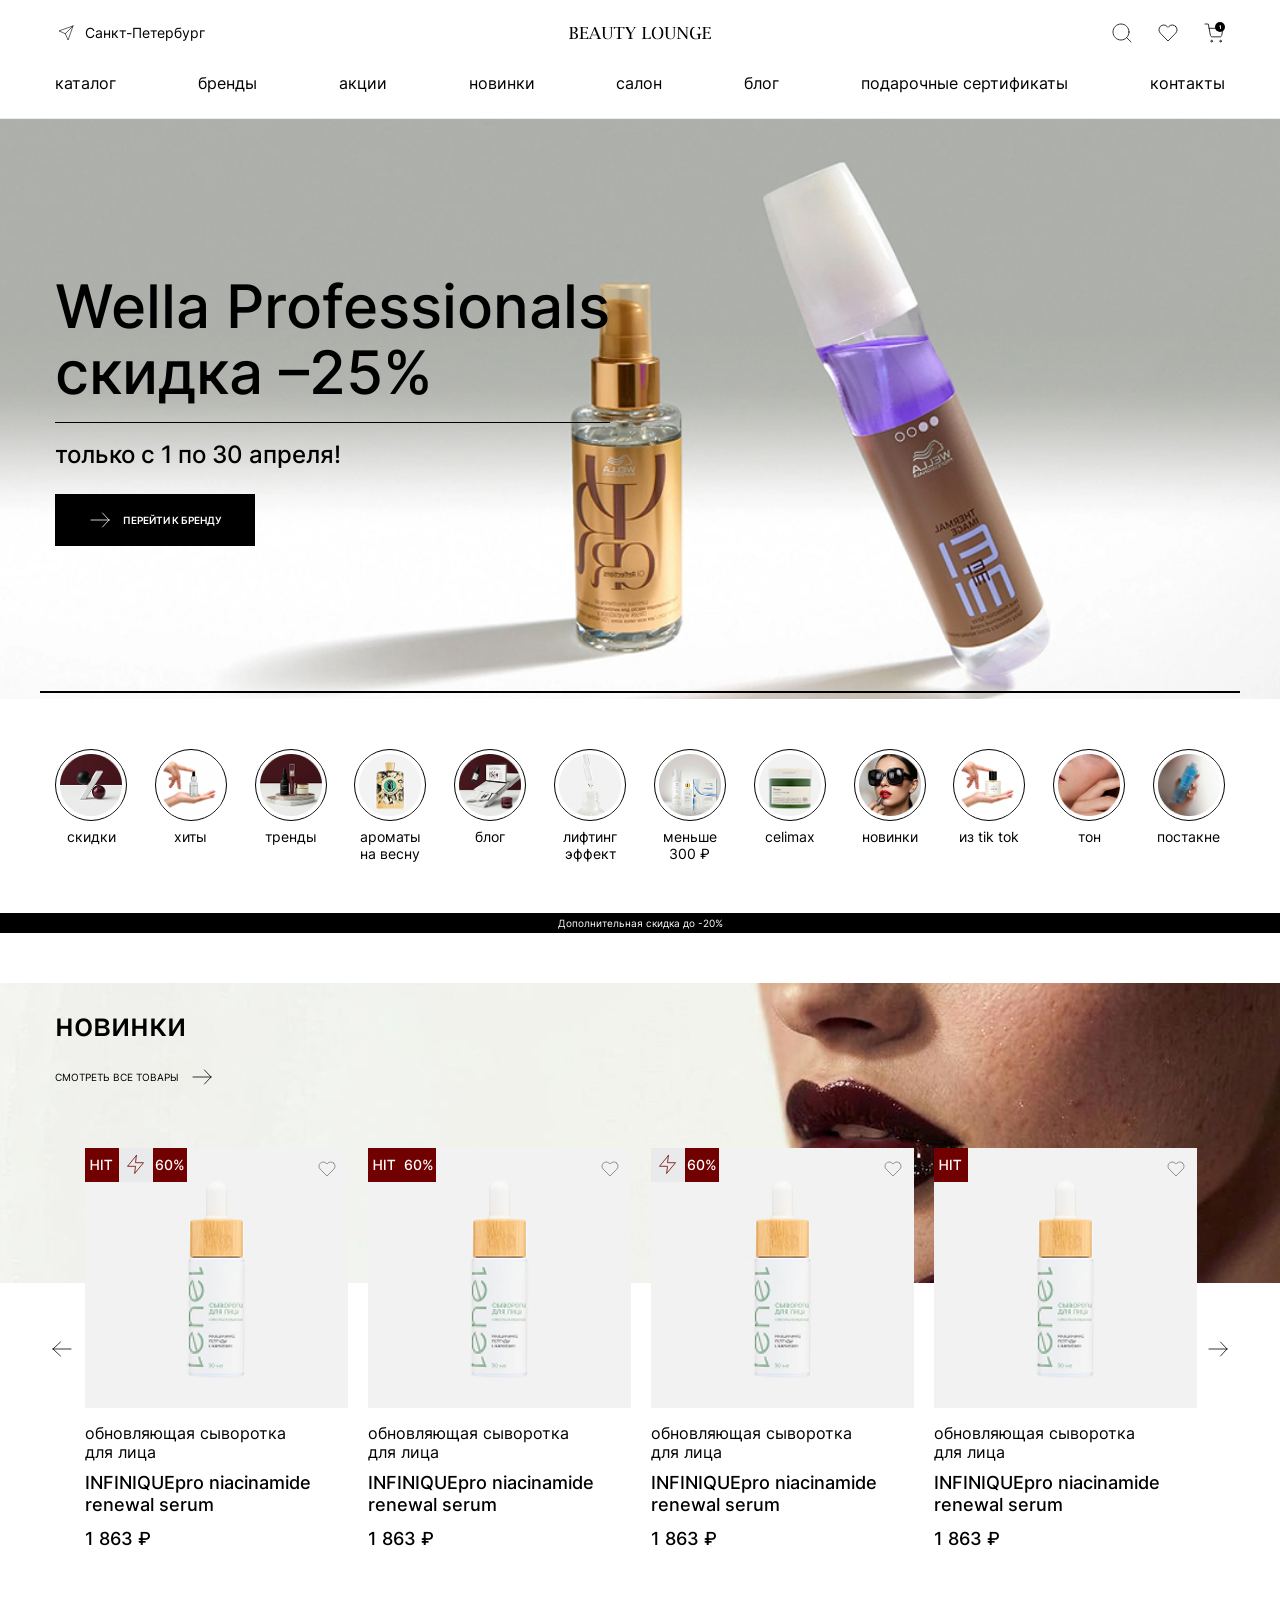
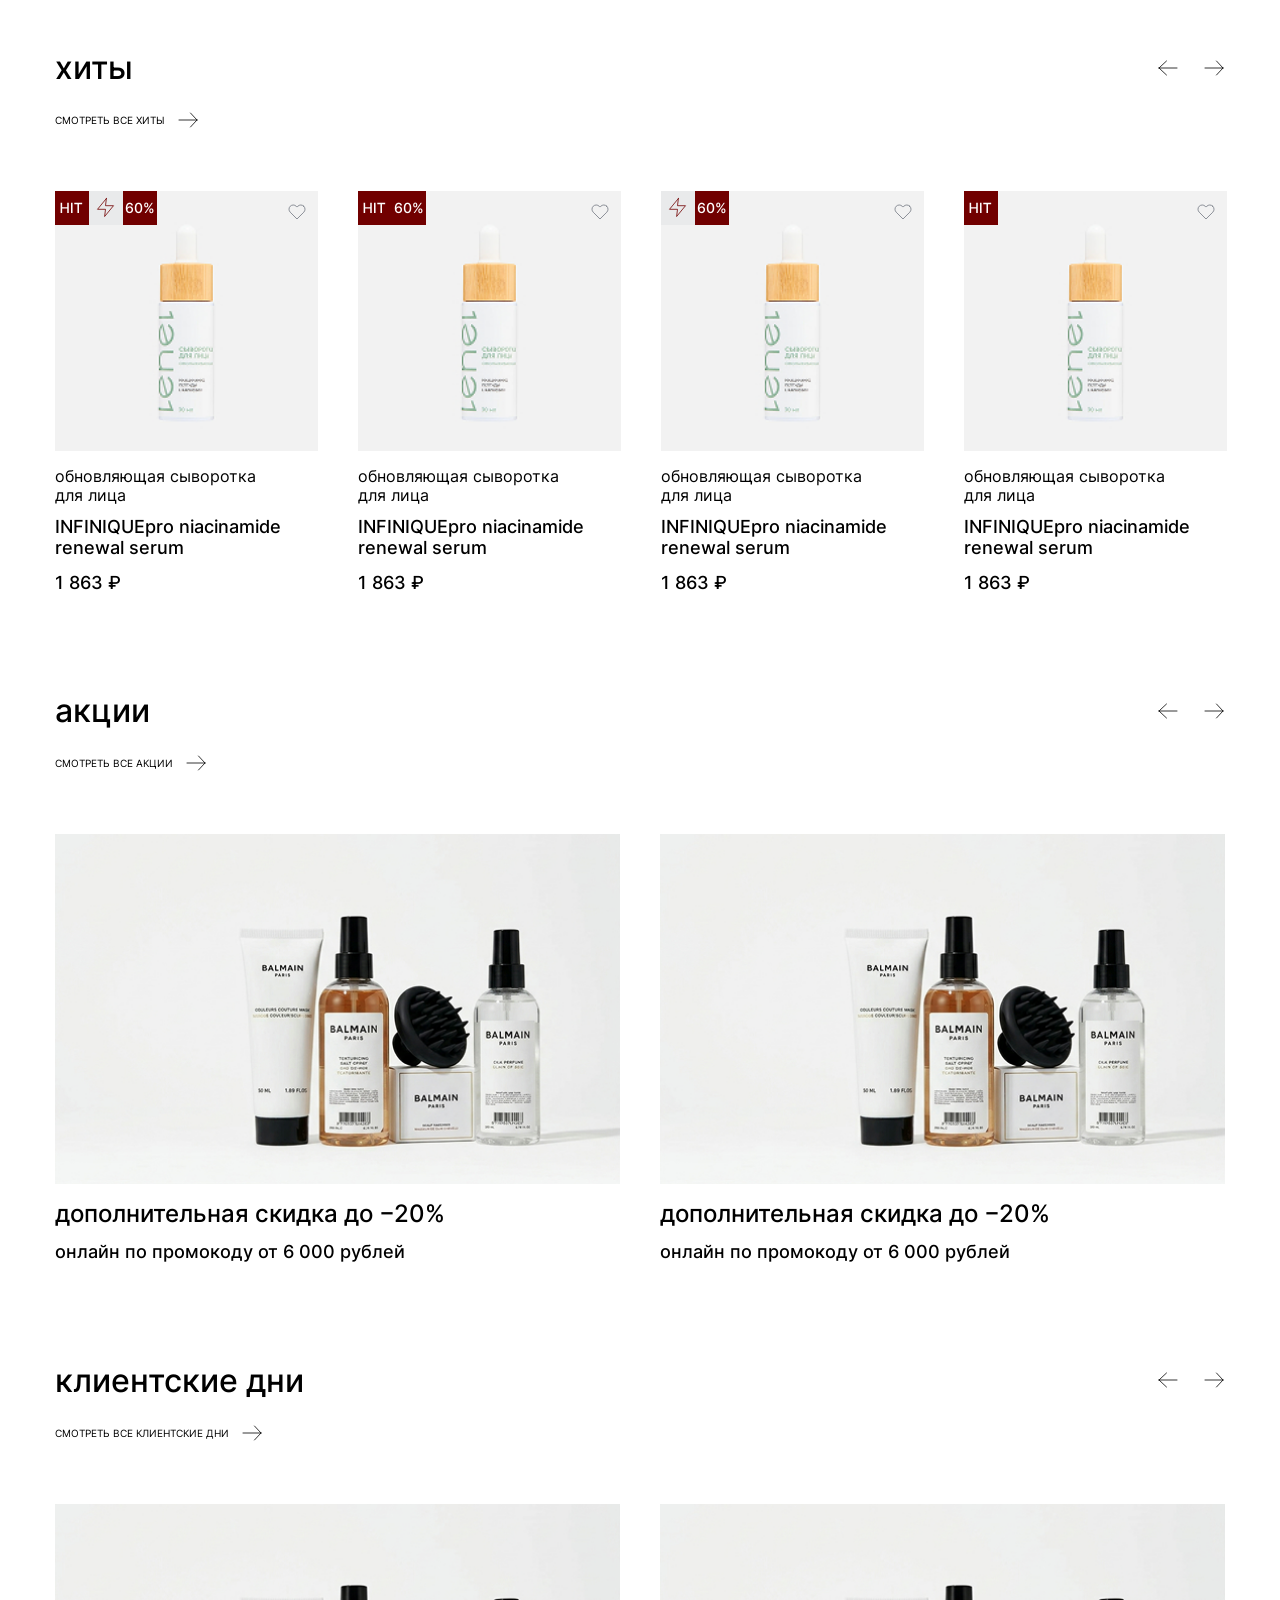
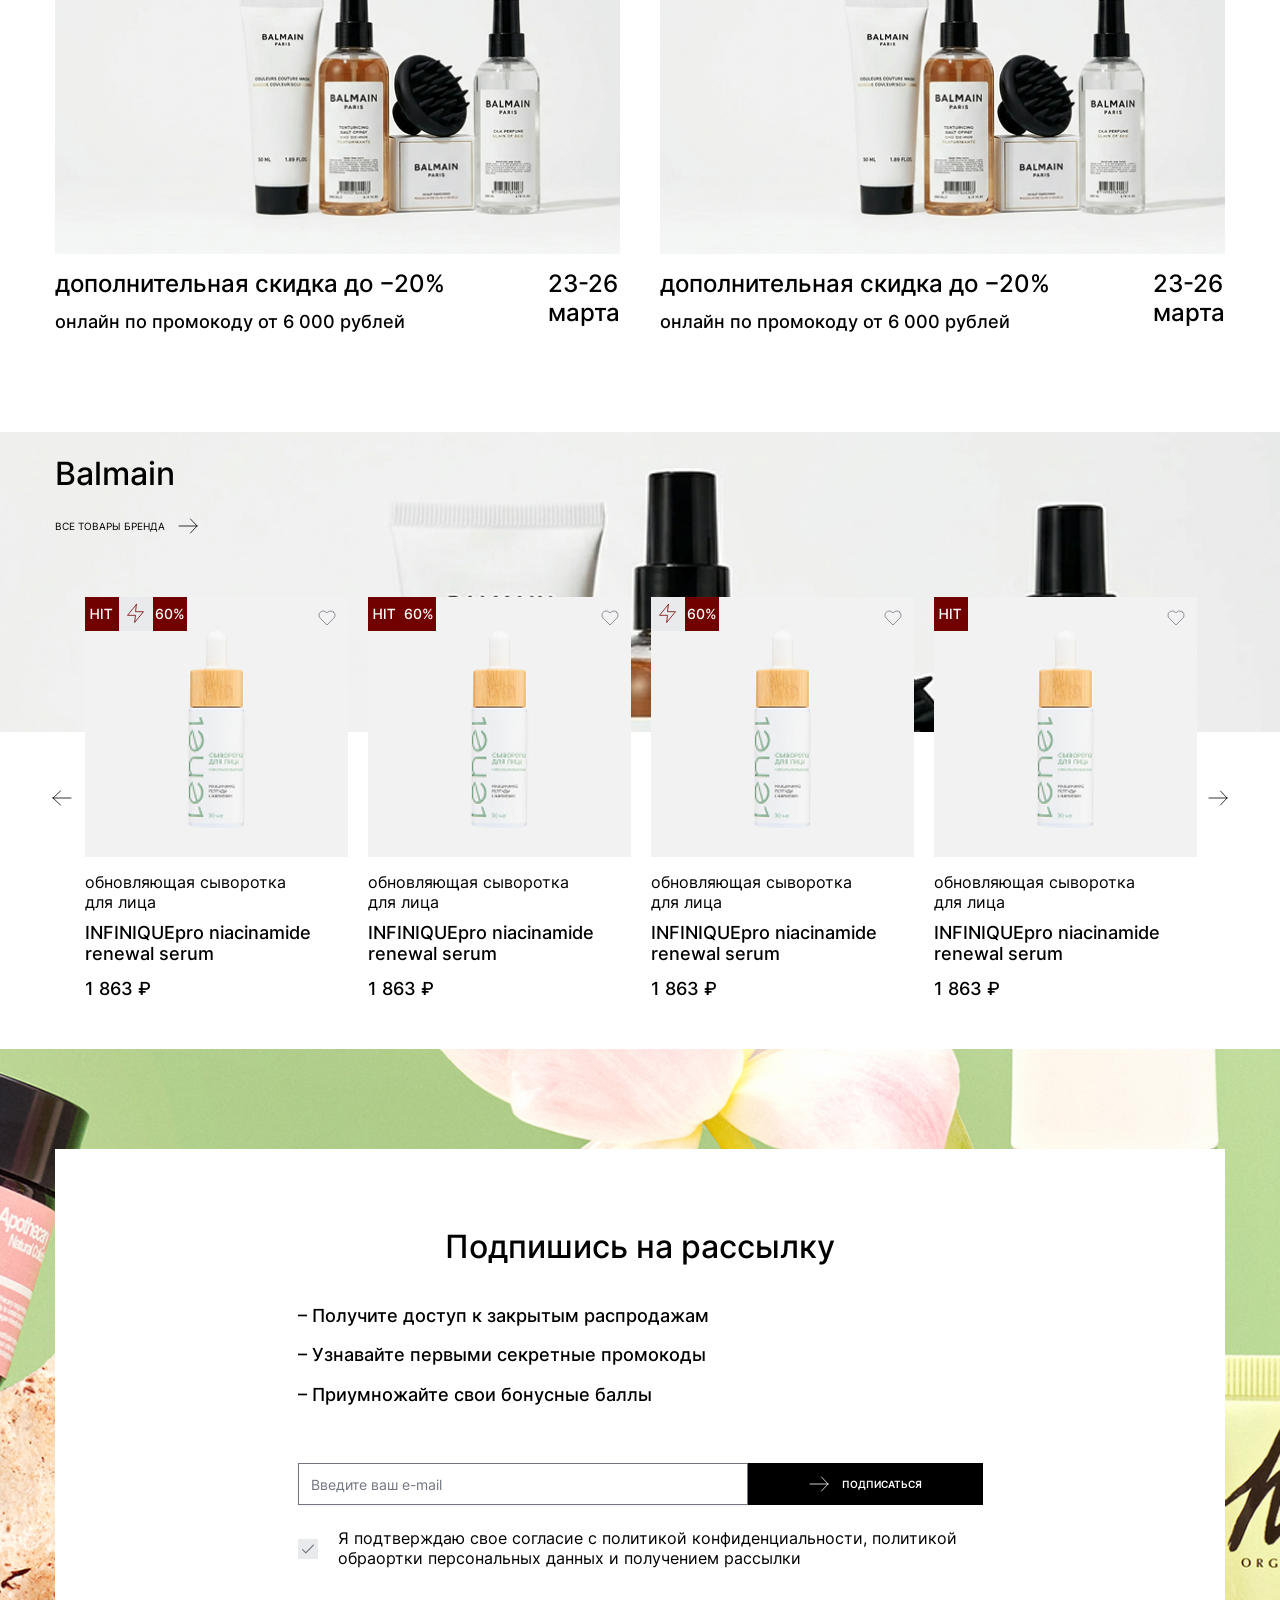
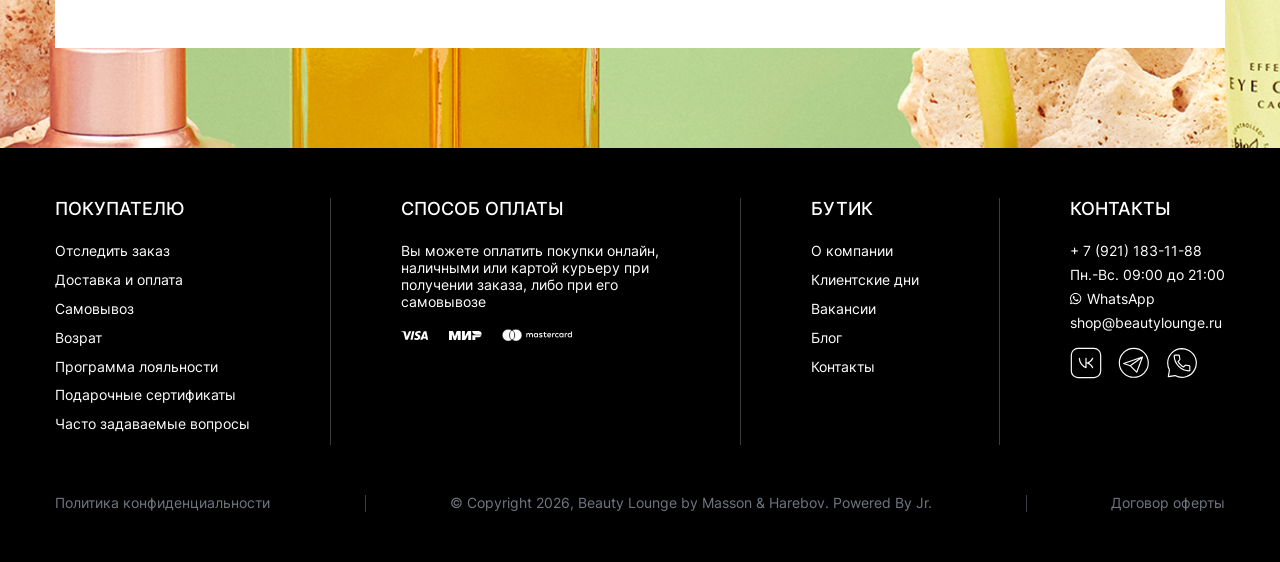
==== commit 5ce1fc6a: "add_4" ====
--- a/index.html
+++ b/index.html
@@ -55,15 +55,14 @@
                                 <a class="header-fav" href=""></a>
                             </div>
                             <div class="item">
-                                <a class="header-cart" href=""></a>
+                                <a class="header-cart" href=""><span class="num">1</span></a>
                             </div>
                         </div>
                     </div>
                 </div>
                 <div class="logo">
                     <a href="">
-                        <img class="hidd1200" src="img/header/logo.svg" alt="">
-                        <img class="show1200" src="img/header/logo_mob.svg" alt="">
+                        <img src="img/header/logo_mob.svg" alt="">
                     </a>
                 </div>
             </div>            
@@ -195,7 +194,7 @@
     <!-- INTRO
     ================================= -->
     <div class="intro">
-        <div class="intro-slider-1 rect-dots">
+        <div class="intro-slider-1 progress-dots">
             <div class="slide">
                 <div class="item">
                     <div class="pic pic_des">
@@ -760,8 +759,13 @@
                                         <div class="pic">
                                             <img src="img/accii/pic_1.jpg" alt="">
                                         </div>
-                                        <div class="title">дополнительная скидка до −20%</div>
-                                        <p>онлайн по промокоду от 6 000 рублей</p>
+                                        <div class="flex">
+                                            <div class="left">
+                                                <div class="title">дополнительная скидка до −20%</div>
+                                                <p>онлайн по промокоду от 6 000 рублей</p>
+                                            </div>
+                                            <div class="date">23-26<br> марта</div>
+                                        </div>
                                     </div>
                                 </a>
                             </div>
@@ -773,8 +777,13 @@
                                         <div class="pic">
                                             <img src="img/accii/pic_1.jpg" alt="">
                                         </div>
-                                        <div class="title">дополнительная скидка до −20%</div>
-                                        <p>онлайн по промокоду от 6 000 рублей</p>
+                                        <div class="flex">
+                                            <div class="left">
+                                                <div class="title">дополнительная скидка до −20%</div>
+                                                <p>онлайн по промокоду от 6 000 рублей</p>
+                                            </div>
+                                            <div class="date">23-26<br> марта</div>
+                                        </div>
                                     </div>
                                 </a>
                             </div>
@@ -786,8 +795,13 @@
                                         <div class="pic">
                                             <img src="img/accii/pic_1.jpg" alt="">
                                         </div>
-                                        <div class="title">дополнительная скидка до −20%</div>
-                                        <p>онлайн по промокоду от 6 000 рублей</p>
+                                        <div class="flex">
+                                            <div class="left">
+                                                <div class="title">дополнительная скидка до −20%</div>
+                                                <p>онлайн по промокоду от 6 000 рублей</p>
+                                            </div>
+                                            <div class="date">23-26<br> марта</div>
+                                        </div>
                                     </div>
                                 </a>
                             </div>
--- a/css/style.css
+++ b/css/style.css
@@ -317,7 +317,6 @@
 
 .rect-dots .slick-dots li.slick-active button::after{
     content: "";
-
     height: 100%;
     display: block;
     background-color: #000!important; /* Цвет активной точки/заполнения */
@@ -329,6 +328,58 @@
 }
 
 @keyframes progressBar{
+    0% { width: 0; }
+    100% { width: 100%; }
+}
+
+.progress-dots .slick-dots{
+    width: 100%;
+    max-width: 1200px;
+    display: flex;
+    /*gap: 28px;*/
+    left: 50%;
+    transform: translateX(-50%);
+}
+
+.progress-dots .slick-dots li{
+    width: 100%;
+    margin: 0!important;
+    flex-grow: 1;
+    position: absolute;
+    top: 0;
+    left: 0;
+    z-index: 1;
+}
+
+.progress-dots .slick-dots li.slick-active{
+    z-index: 3;
+}
+
+.progress-dots .slick-dots li button{
+    width: 100%;
+    height: 2px;
+    background: #e9eaeb!important;
+    border: none;
+}
+
+.progress-dots .slick-dots li.slick-active button{
+    background: #e9eaeb!important;
+    border: none;
+}
+
+.progress-dots .slick-dots li.slick-active button::after{
+    content: "";
+    height: 100%;
+    display: block;
+    background-color: #000!important; /* Цвет активной точки/заполнения */
+    animation: progressbar 4s linear forwards; /* 4s - время анимации */
+    position: absolute;
+    top: 0;
+    left: 0;
+    z-index: 3;
+}
+
+@keyframes progressbar{
     0% { width: 0; }
     100% { width: 100%; }
 }
@@ -550,7 +601,7 @@
 }
 
 .header .logo img{
-    width: 33px;
+    width: 142px;
     display: block;
 }
 
@@ -593,6 +644,25 @@
     flex-shrink: 0;
     background: transparent url(../img/header/cart.svg) center no-repeat;
     cursor: pointer;
+    position: relative;
+}
+
+.header-cart .num{
+    width: 10px;
+    height: 10px;
+    display: flex;
+    align-items: center;
+    justify-content: center;
+    background: #000;
+    border-radius: 100%;
+    font-weight: 700;
+    font-size: 5px;
+    text-transform: uppercase;
+    text-align: center;
+    color: #fff;
+    position: absolute;
+    top: 0;
+    right: 0;
 }
 
 .header__place{
@@ -970,7 +1040,7 @@
 }
 
 .intro .in{
-    height: 488px;
+    height: 580px;
     display: flex;
     align-items: center;
 }
@@ -1297,8 +1367,18 @@
     margin: 0 -20px;
 }
 
+.accii .items{
+    display: flex;
+    flex-wrap: wrap;
+    margin: 0 -20px;
+}
+
 .accii .item{
     padding: 0 20px;
+}
+
+.accii .items .item{
+    margin-bottom: 40px;
 }
 
 .accii .item .in{
@@ -1355,6 +1435,63 @@
     color: inherit;
 }
 
+.accii .item .flex{
+    display: flex;
+    justify-content: space-between;
+}
+
+.accii .item .flex.justify-start{
+    justify-content: flex-start;
+}
+
+.accii .item .left{
+    padding-right: 20px;
+}
+
+.accii .item .right{
+    padding-left: 50px;
+}
+
+.accii .item .date{
+    font-weight: 500;
+    font-size: 24px;
+    line-height: 1.2;
+    color: #000;
+    transition: .3s;
+}
+
+.accii .item .date.second{
+    margin-bottom: 12px;
+    color: #717680;
+    font-weight: 500;
+    font-size: 18px;
+}
+
+.accii .item .in:hover .date{
+    color: #998865;
+}
+
+.accii-top{
+    padding-bottom: 50px;
+}
+
+.accii-top .sort{
+    padding-bottom: 0;
+}
+
+.accii-top__cols{
+    display: flex;
+    align-items: center;
+}
+
+.accii-top__left{
+    padding-right: 20px;
+}
+
+.accii-top__right{
+
+}
+
 /**CONTENT**/
 .content{
     width: 100%;
@@ -1411,6 +1548,10 @@
 
 .content p span{
     font-weight: 600;
+}
+
+.content p a{
+    color: inherit;
 }
 
 /**SEARCH**/
@@ -1685,6 +1826,11 @@
     text-transform: uppercase;
     color: #000;
     transition: .3s;
+    white-space: nowrap;
+}
+
+.sort__item.radius a{
+    border-radius: 100px;
 }
 
 .sort__item.active a{
@@ -2924,6 +3070,19 @@
     color: #717680;
     cursor: pointer;
     transition: .3s;
+    position: relative;
+}
+
+.tabs__caption li:before{
+    content: "";
+    width: calc(100% - 10px);
+    height: 1px;
+    background: #000;
+    position: absolute;
+    bottom: -20px;
+    left: 0;
+    transition: .3s;
+    opacity: 0;
 }
 
 .tabs__caption li:last-child{
@@ -2940,6 +3099,10 @@
 
 .tabs__caption li.active:hover{
 
+}
+
+.tabs__caption li.active:before{
+    opacity: 1;
 }
 
 .tabs__content{
@@ -3447,8 +3610,7 @@
 }
 
 .action .border{
-    padding-top: 80px;
-    padding-bottom: 80px;
+    padding: 80px 10px;
     background: #fff;
 }
 
@@ -3525,4 +3687,87 @@
     text-decoration: underline;
 }
 
-
+.event{
+    padding-top: 24px;
+    position: relative;
+    z-index: 1;
+}
+
+.event-head{
+    position: relative;
+    z-index: 1;
+}
+
+.event-head .pic{
+    width: 100%;
+    height: 100%;
+    position: absolute;
+    top: 0;
+    left: 0;
+    z-index: 1;
+}
+
+.event-head .pic_mob{
+    display: none;
+}
+
+.event-head .pic img{
+    width: 100%;
+    height: 100%;
+    display: block;
+    object-fit: cover;
+    object-position: right center;
+}
+
+.event-head .pic_mob img{
+    object-position: center;
+}
+
+.event-head .container{
+    position: relative;
+    z-index: 3;
+}
+
+.event-head .item{
+    position: relative;
+}
+
+.event-head .in{
+    height: 360px;
+    display: flex;
+    align-items: center;
+}
+
+.event-head .vert{
+    width: 100%;
+}
+
+.event-head .date{
+    margin-bottom: 18px;
+    font-weight: 500;
+    font-size: 20px;
+    line-height: 1.2;
+    color: #fafafa;
+}
+
+.event-head .title{
+    margin-bottom: 10px;
+    font-weight: 500;
+    font-size: 32px;
+    line-height: 1.1;
+    color: #fafafa;
+}
+
+.event-head p{
+    margin-bottom: 40px;
+    font-weight: 500;
+    font-size: 20px;
+    line-height: 1.2;
+    color: #fafafa;
+}
+
+.event-head .btn{
+    min-width: 200px;
+}
+
+
--- a/css/media.css
+++ b/css/media.css
@@ -415,6 +415,10 @@
 	.tabs__caption li{
 		padding-right: 20px;
 		white-space: nowrap;
+	}
+
+	.tabs__caption li:before{
+		bottom: -8px;
 	}
 
 	.tabs__content{
@@ -746,6 +750,63 @@
 		width: 142px;
 	}
 
+	.progress-dots .slick-dots{
+		width: calc(100% - 20px);
+	}
+
+	.accii-top{
+		padding-bottom: 24px;
+	}
+
+	.accii .items{
+		margin: 0 -10px;
+	}
+
+	.accii .items .item{
+		padding: 0 10px;
+	}
+
+	.accii-top{
+		overflow: auto;
+		margin-right: -10px;
+	}
+
+	.event{
+		padding-top: 0;
+	}
+
+	.event-head .in{
+		height: 210px;
+	}
+
+	.event-head .date{
+		margin-bottom: 18px;
+		font-weight: 500;
+		font-size: 14px;
+		line-height: 1.2;
+		color: #fafafa;
+	}
+
+	.event-head .title{
+		margin-bottom: 10px;
+		font-weight: 500;
+		font-size: 20px;
+		line-height: 1.1;
+		color: #fafafa;
+	}
+
+	.event-head p{
+		margin-bottom: 24px!important;
+		font-weight: 500!important;
+		font-size: 14px!important;
+		line-height: 1.2;
+		color: #fafafa!important;
+	}
+
+	.event-head .btn{
+		width: 100%;
+	}
+
 }/**1200px**/
 
 @media only screen and (max-width : 1199px){
@@ -928,7 +989,7 @@
 	}
 
 	.accii .item .title{
-		margin-bottom: 30px;
+		margin-bottom: 8px;
 		font-size: 14px;
 	}
 
@@ -1001,6 +1062,15 @@
 		height: 450px;
 	}
 
+	.accii .items .item{
+		width: 100%!important;
+		margin-bottom: 30px;
+	}
+
+	.accii .item .date{
+		font-size: 14px!important;
+	}
+
 }/**767px**/
 
 @media only screen and (max-width : 576px){
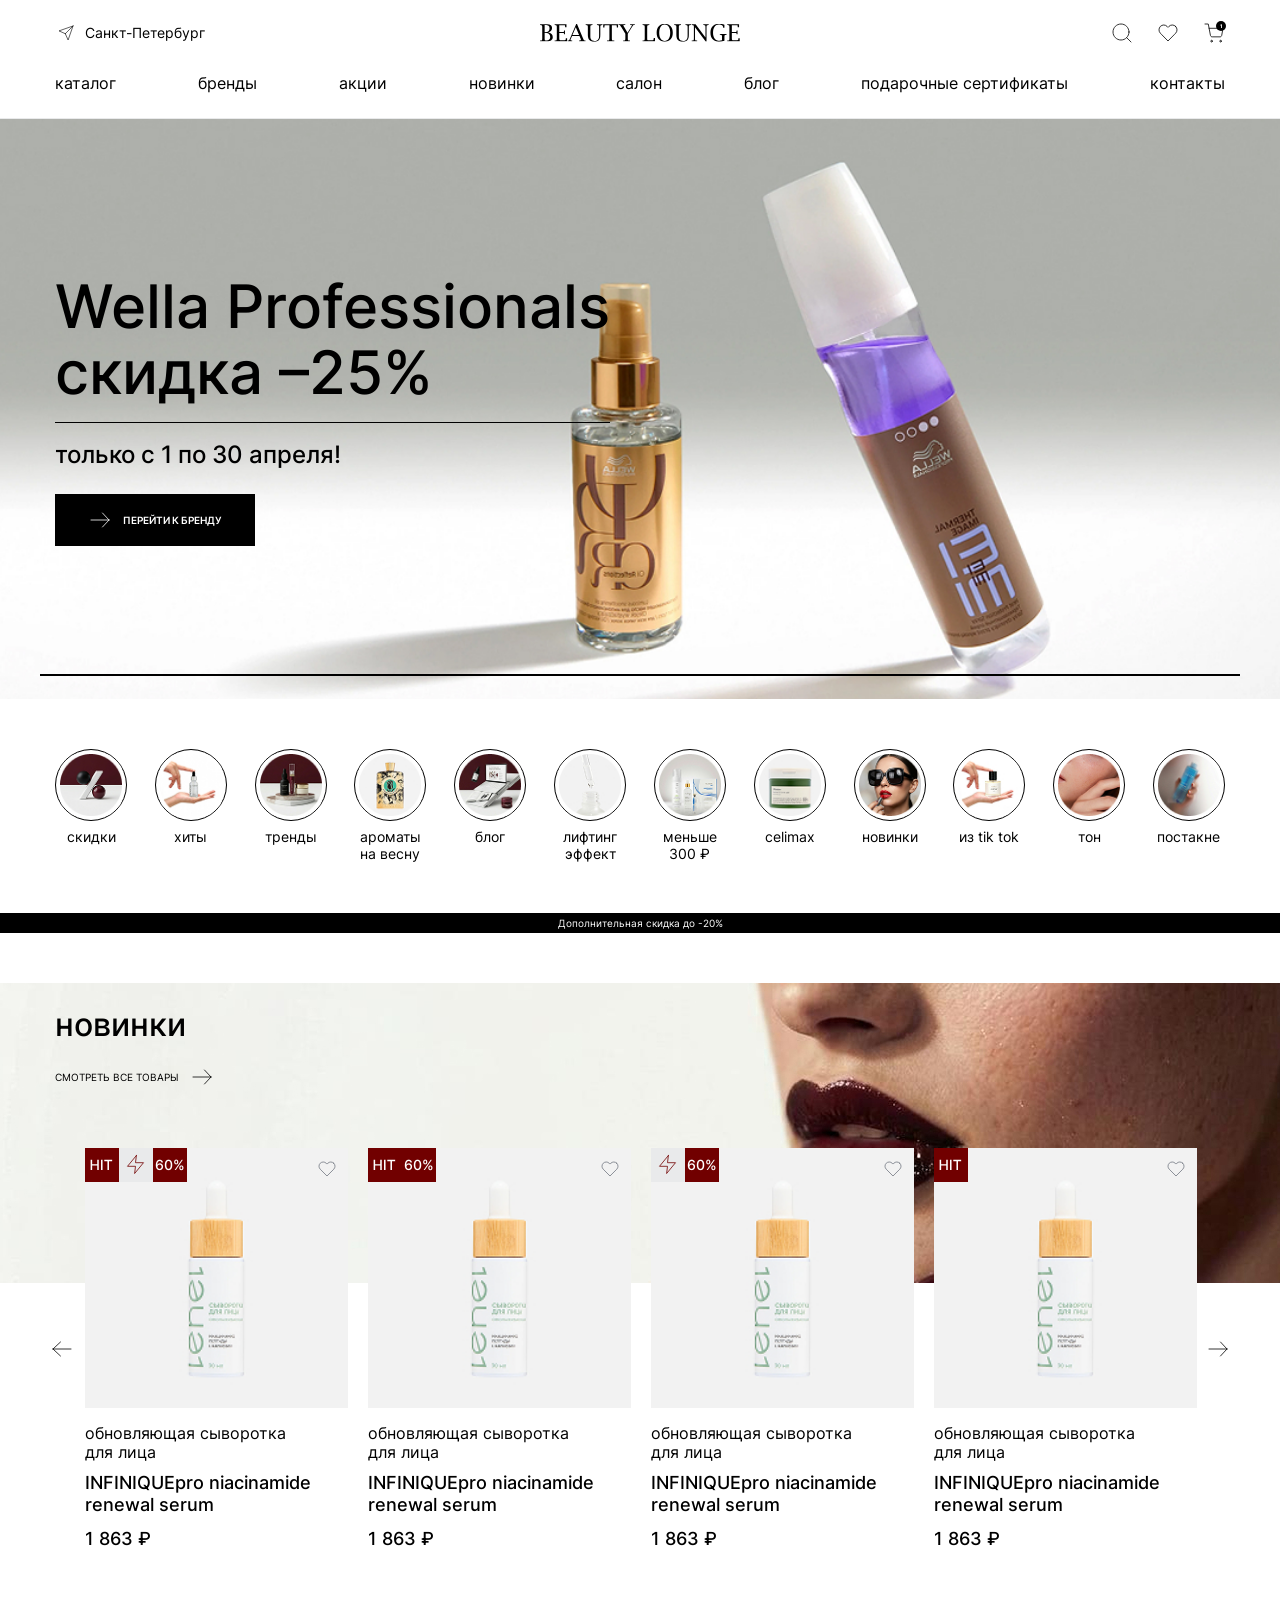
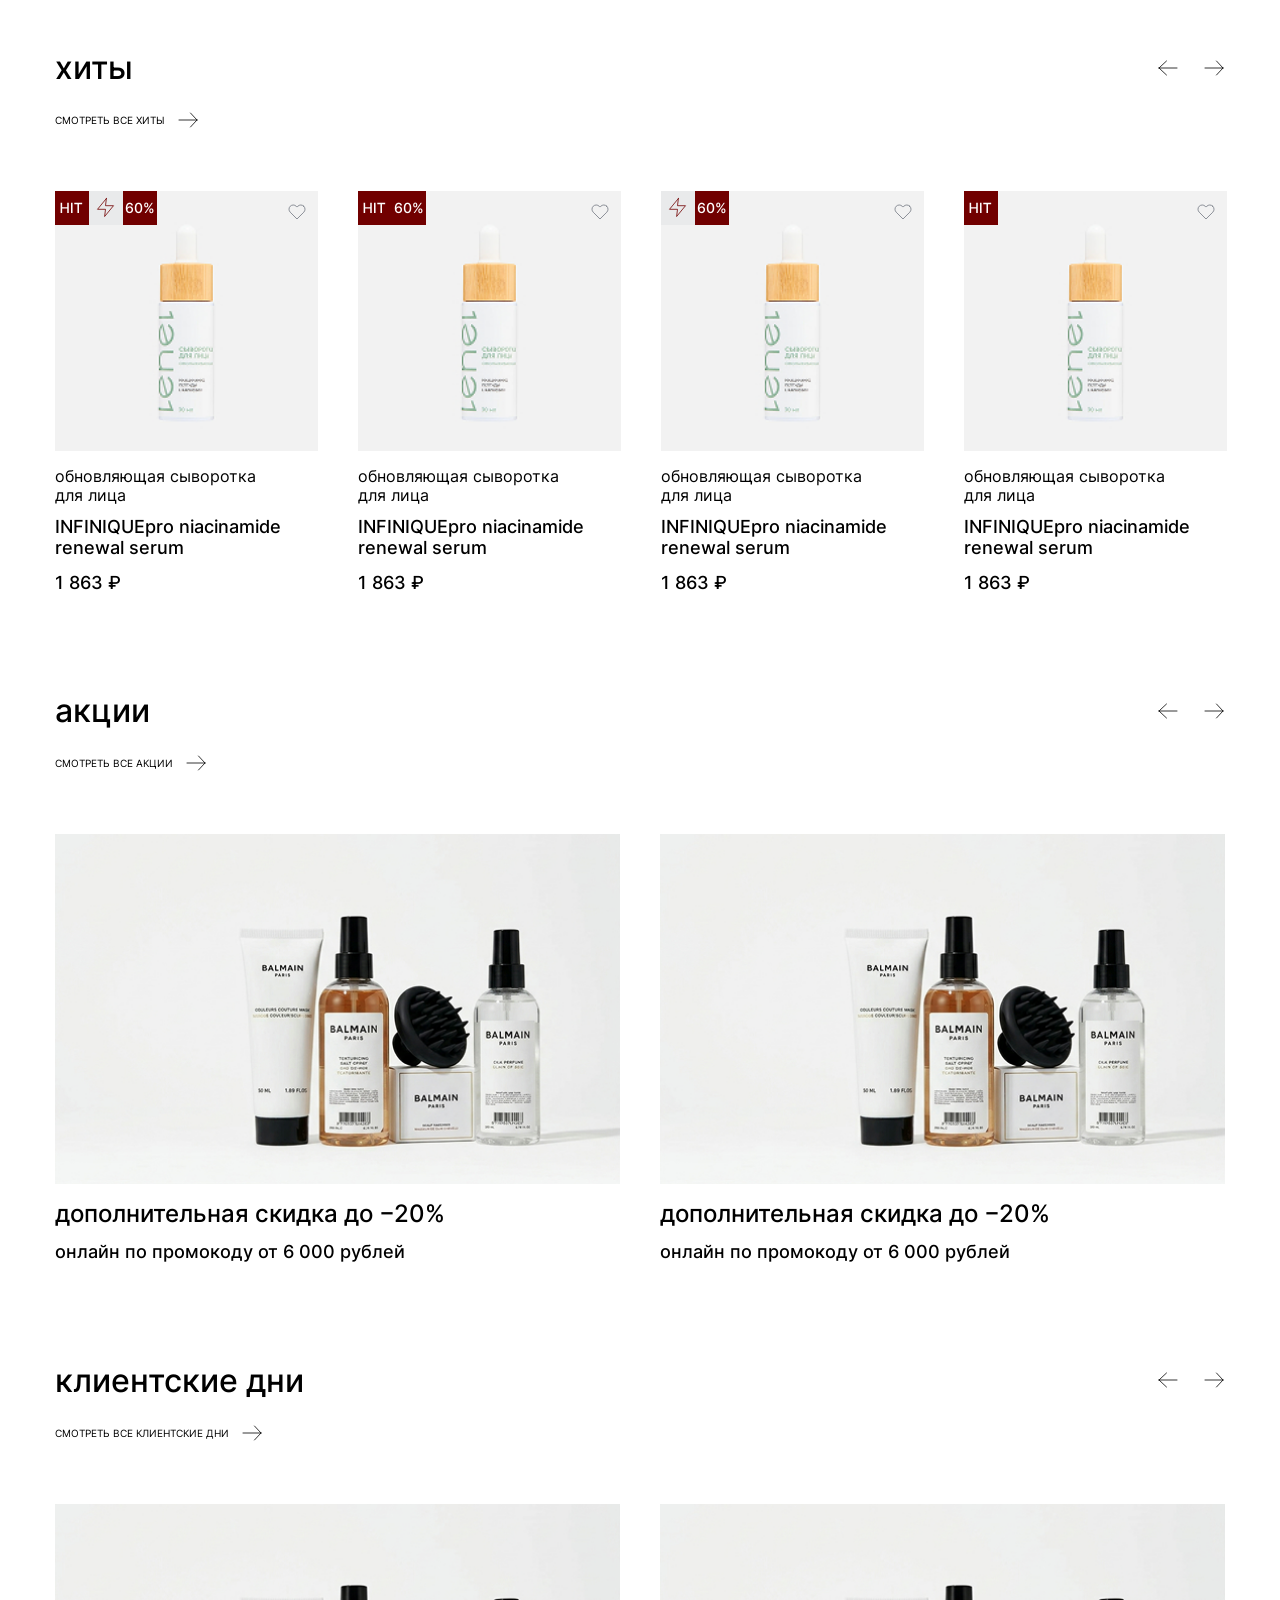
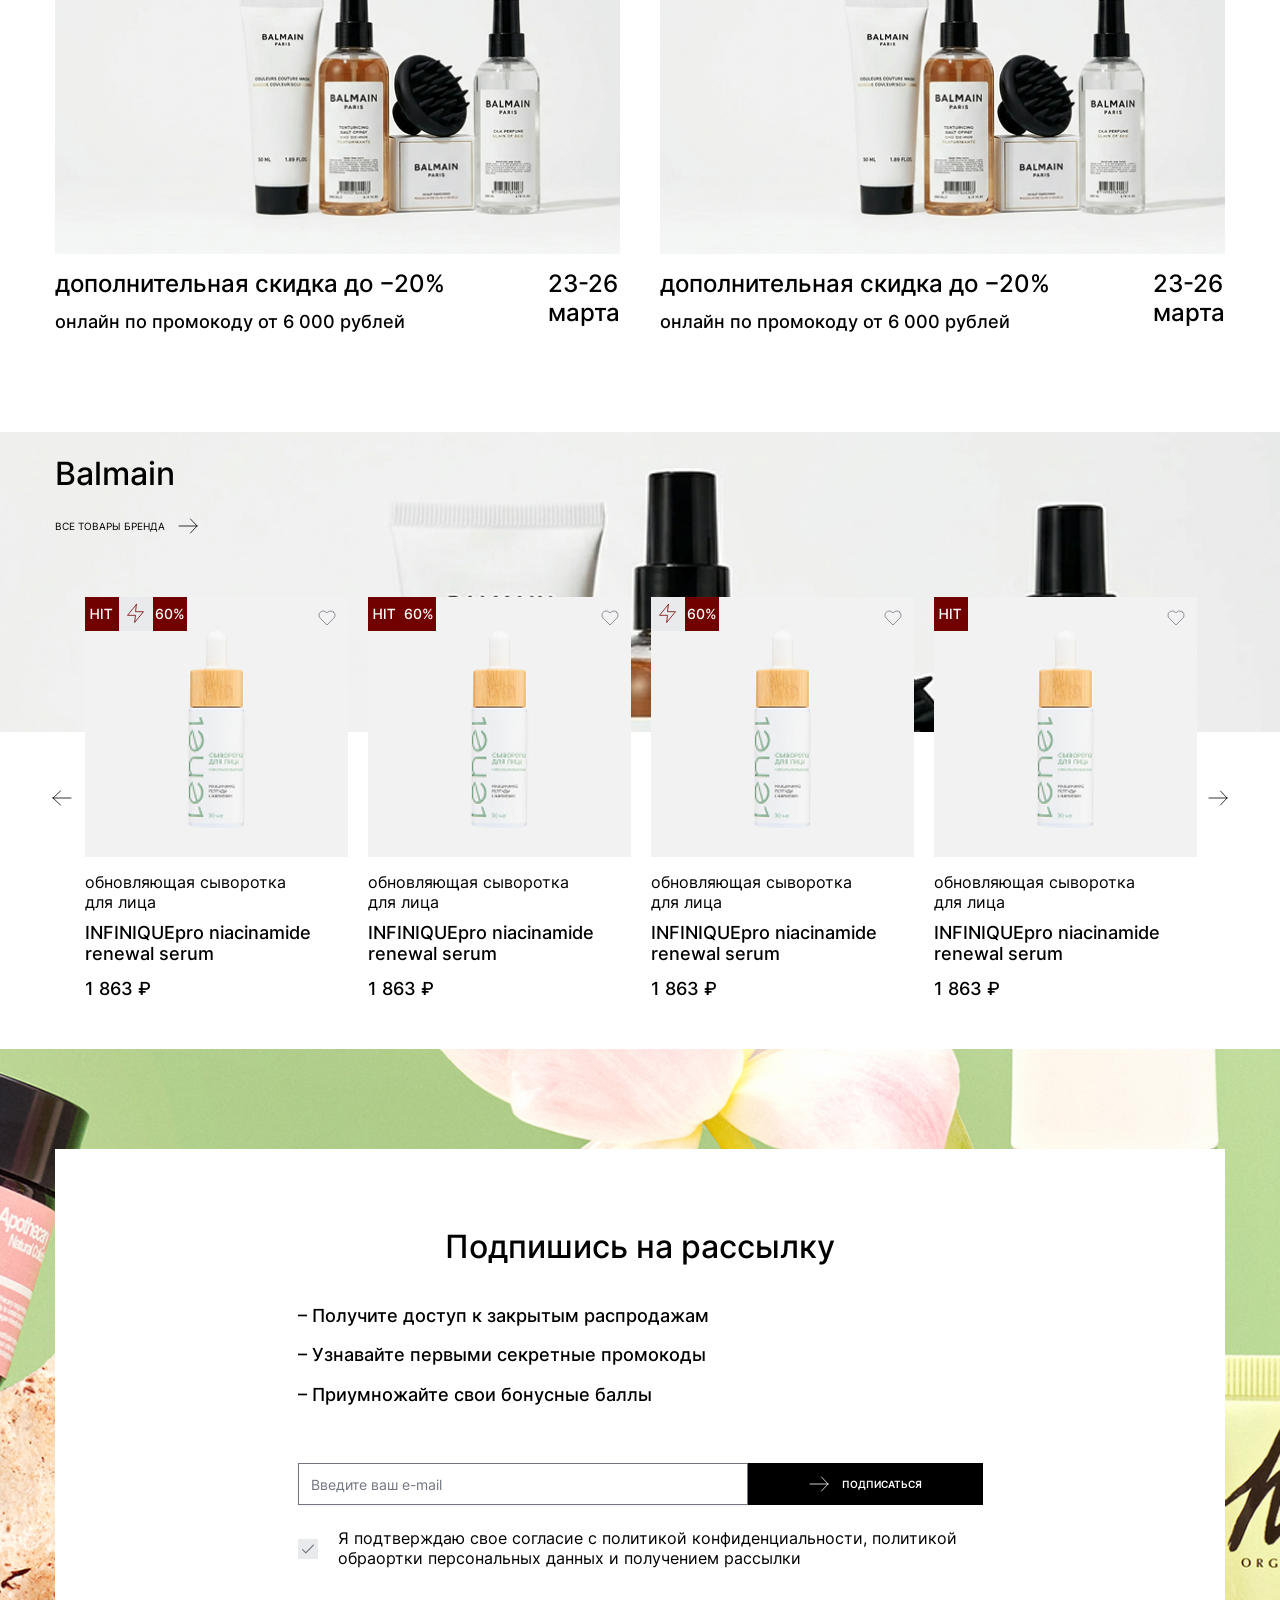
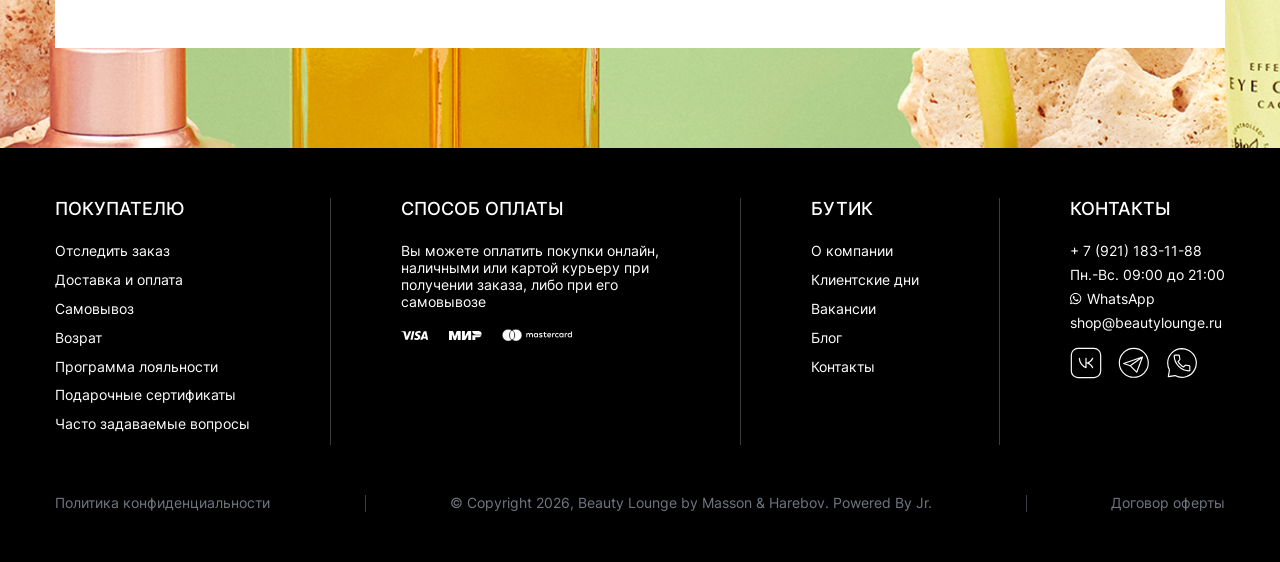
==== commit 546e0aa5: "add_5" ====
--- a/index.html
+++ b/index.html
@@ -1099,7 +1099,18 @@
         </div>
     </div>
   
- 
+    <div class="add">
+        <div class="in">
+            <div class="pic">
+                <img src="img/products/pic_1.jpg" alt="">
+            </div>
+            <div class="right">
+                <div class="comp"><i></i> добавлен в корзину</div>
+                <div class="title">INFINIQUE pro</div>
+                <p>30 мл</p>
+            </div>
+        </div>
+    </div>
       
   
     
--- a/css/style.css
+++ b/css/style.css
@@ -296,6 +296,7 @@
     gap: 28px;
     left: 50%;
     transform: translateX(-50%);
+    bottom: 25px;
 }
 
 .rect-dots .slick-dots li{
@@ -339,6 +340,7 @@
     /*gap: 28px;*/
     left: 50%;
     transform: translateX(-50%);
+    bottom: 25px;
 }
 
 .progress-dots .slick-dots li{
@@ -601,7 +603,7 @@
 }
 
 .header .logo img{
-    width: 142px;
+    width: 200px;
     display: block;
 }
 
@@ -661,8 +663,8 @@
     text-align: center;
     color: #fff;
     position: absolute;
-    top: 0;
-    right: 0;
+    top: -1px;
+    right: -1px;
 }
 
 .header__place{
@@ -1140,7 +1142,14 @@
     padding-bottom: 4px;
     background: #000;
     position: relative;
-    z-index: 1;
+    bottom: 0;
+    z-index: 10;
+    
+}
+
+.sline.sticky{
+    position: fixed;
+    bottom: 0;
 }
 
 .sline p{
@@ -2668,10 +2677,11 @@
     display: none;
     background: #000;
     padding: 14px;
-    position: fixed;
-    bottom: 0;
-    right: 0;
+    position: absolute;
+    top: 55px;
+    right: 50%;
     z-index: 14;
+    transform: translateX(585px);
 }
 
 .add .in{
--- a/css/media.css
+++ b/css/media.css
@@ -299,6 +299,8 @@
 	.add{
 		width: 225px;
 		padding: 8px;
+		right: 10px;
+		transform: none;
 	}
 
 	.add .pic{
@@ -706,6 +708,7 @@
 	.rect-dots .slick-dots{
 		max-width: 200px;
 		gap: 4px;
+		bottom: 25px;
 	}
 
 	.intro .pic_des{
@@ -752,6 +755,7 @@
 
 	.progress-dots .slick-dots{
 		width: calc(100% - 20px);
+		bottom: 25px;
 	}
 
 	.accii-top{
@@ -805,6 +809,10 @@
 
 	.event-head .btn{
 		width: 100%;
+	}
+
+	.header.hide{
+		display: none;
 	}
 
 }/**1200px**/
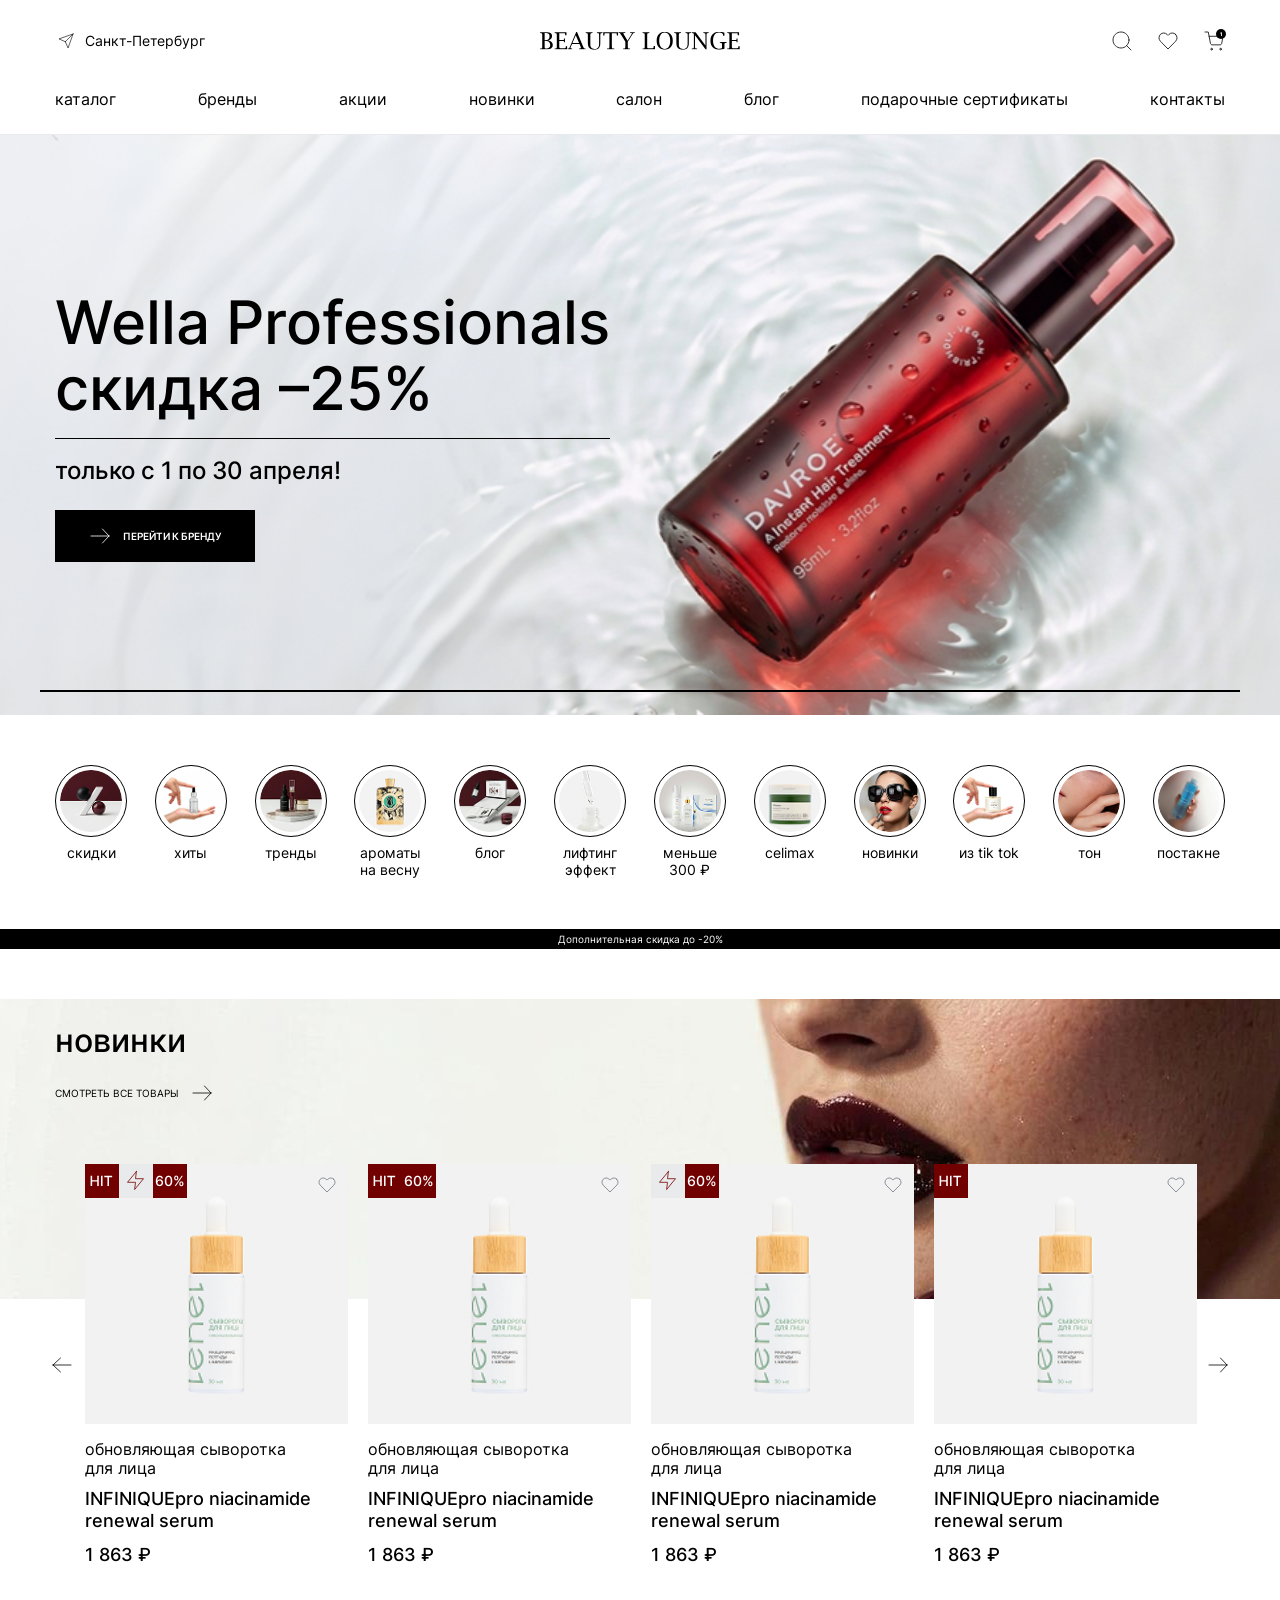
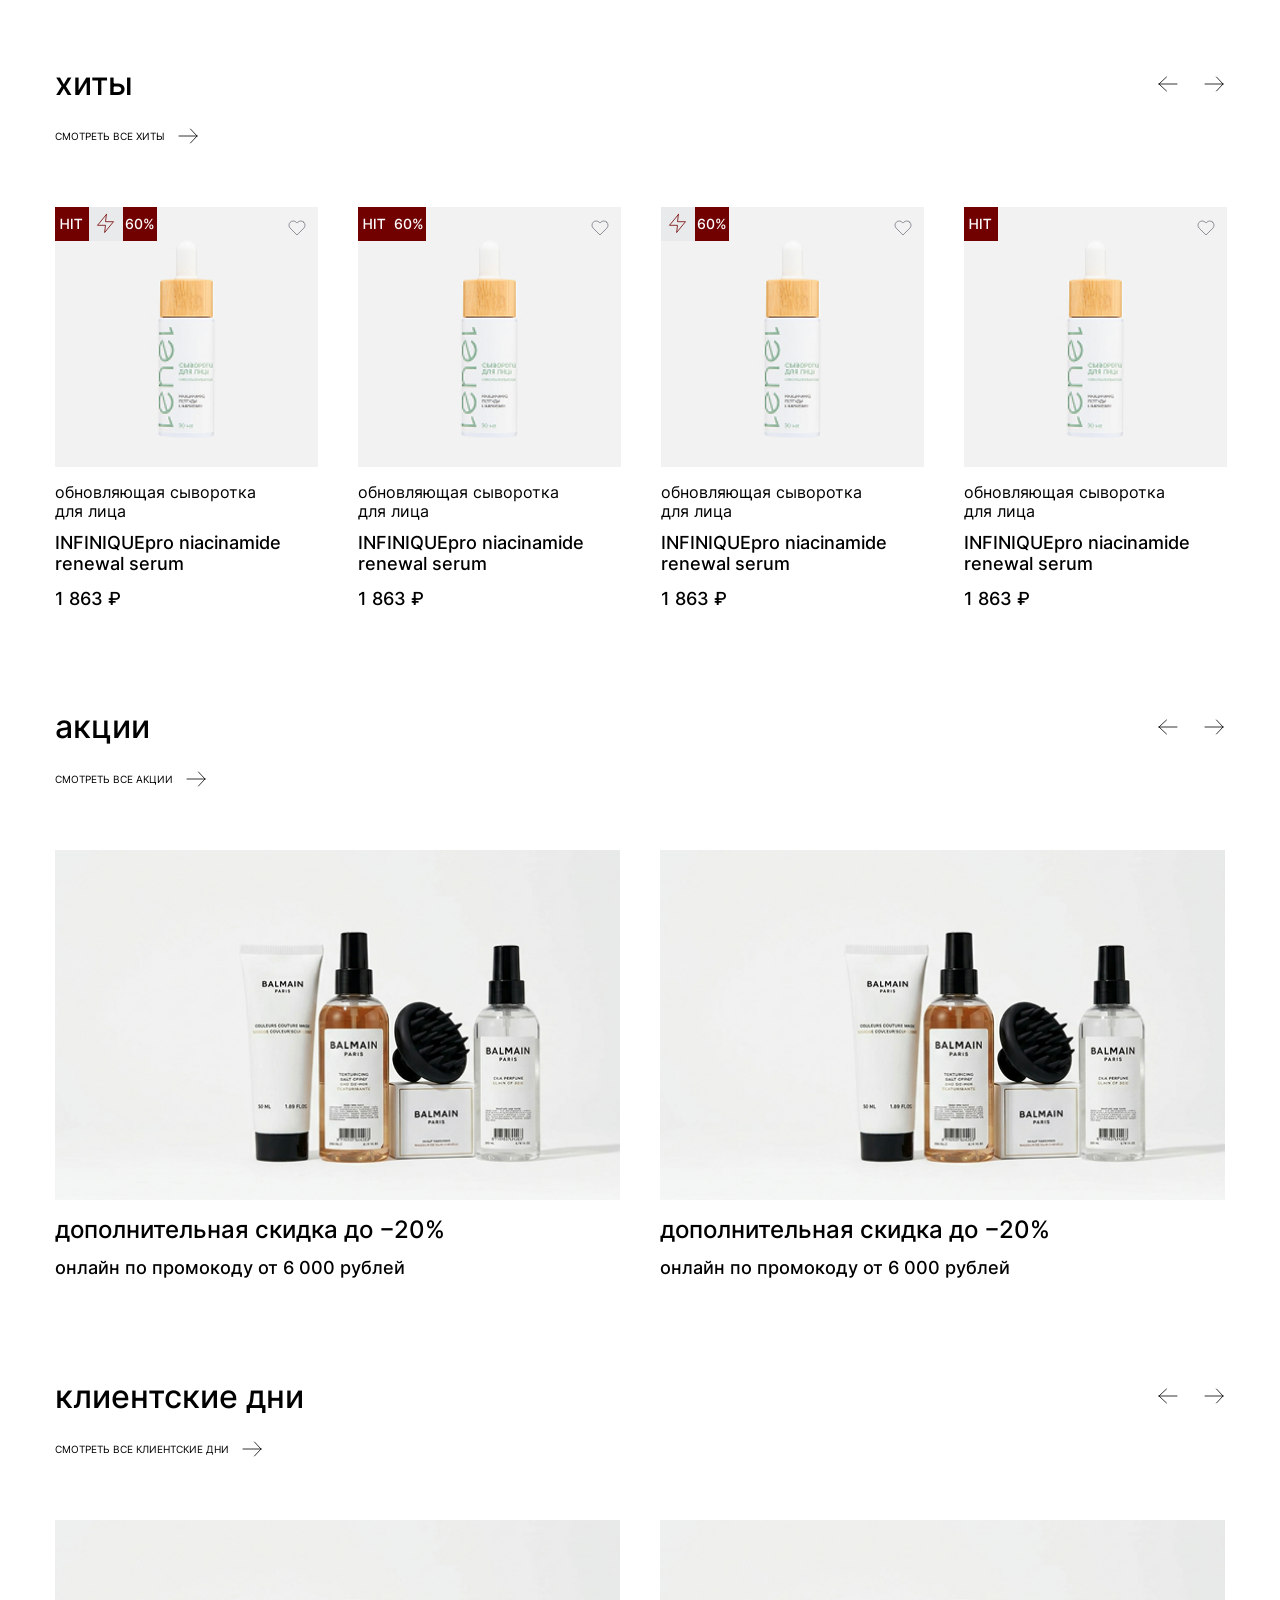
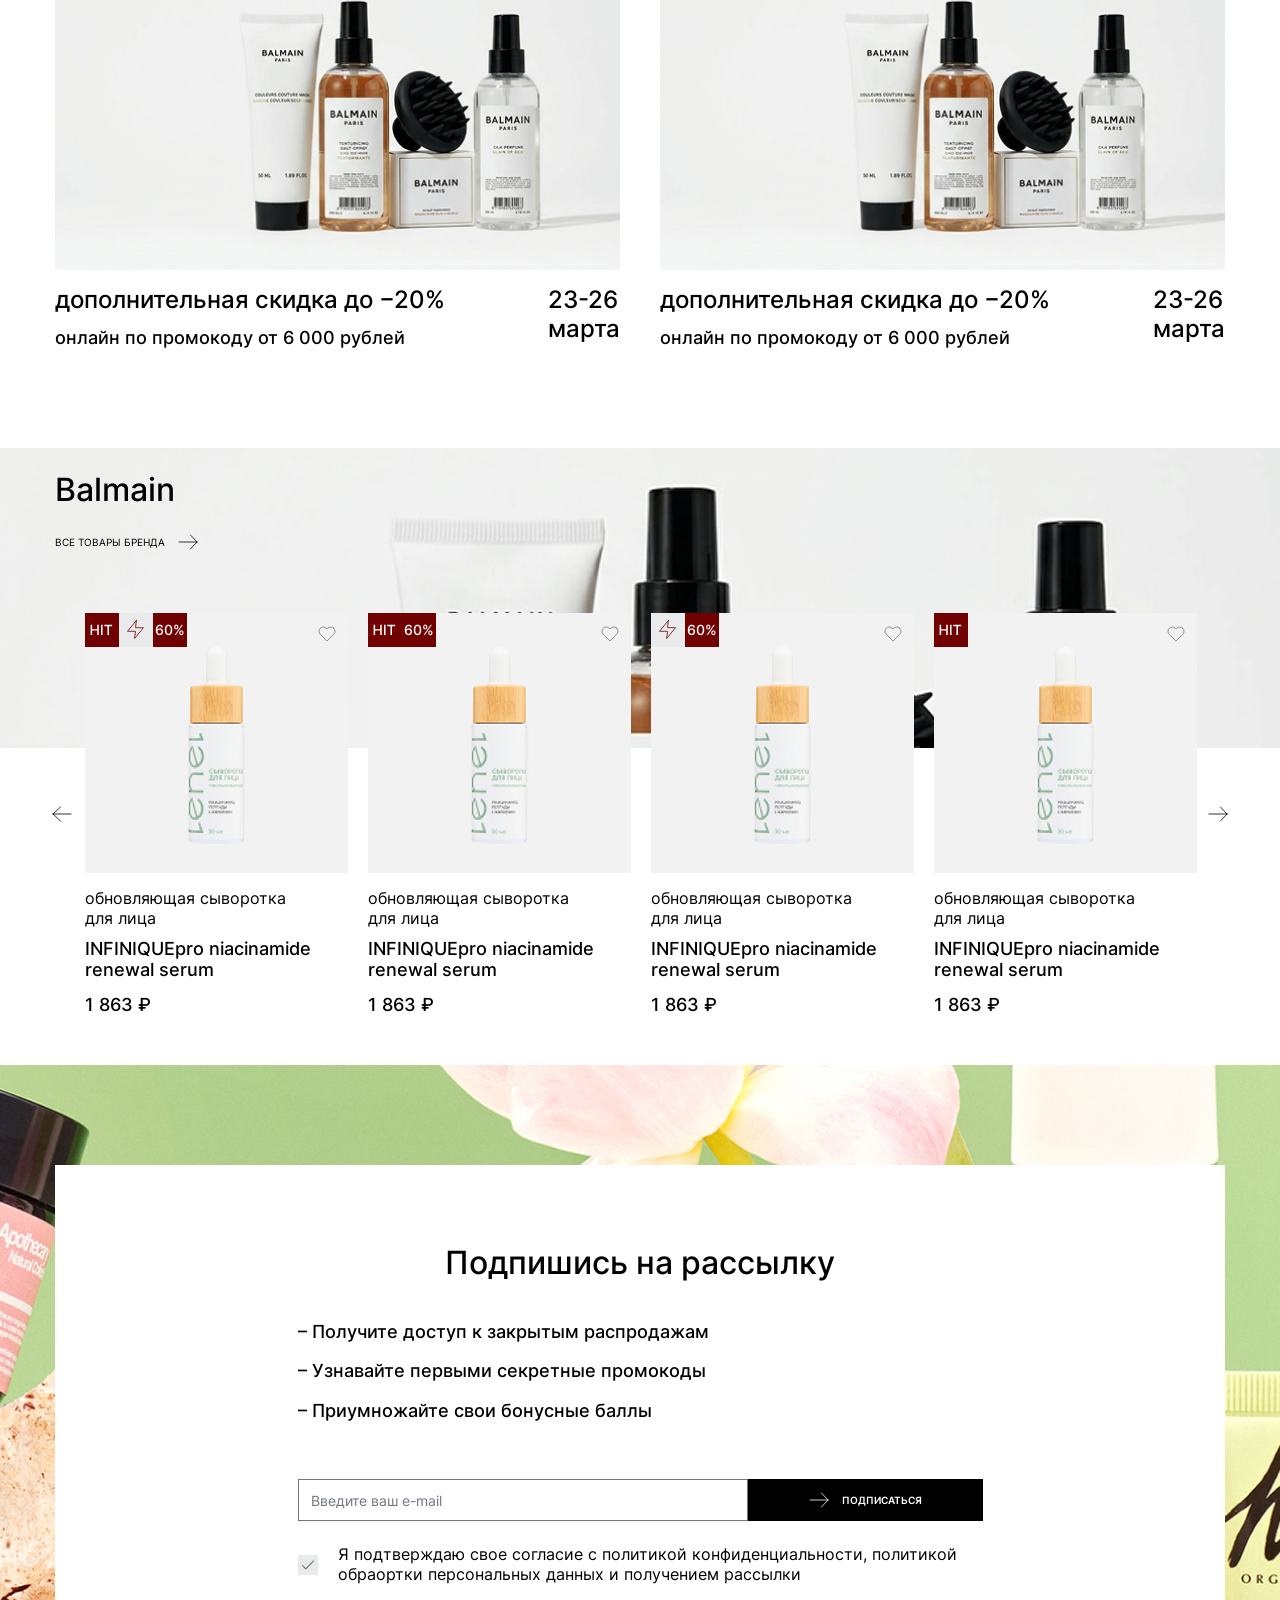
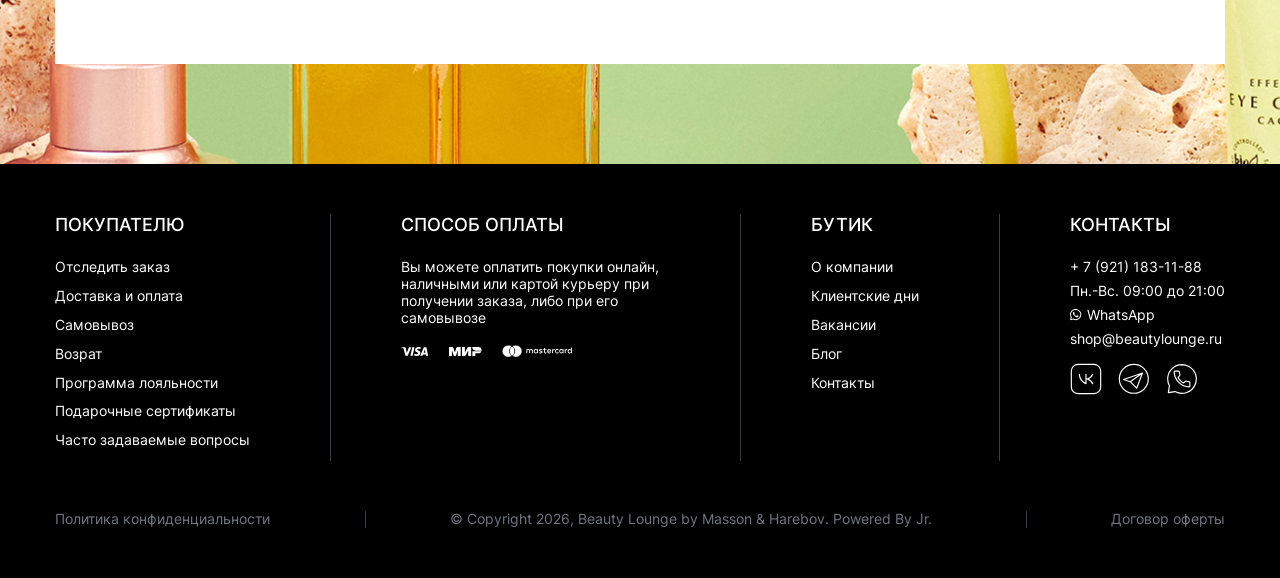
==== commit 332ffabf: "pages" ====
--- a/index.html
+++ b/index.html
@@ -49,7 +49,7 @@
                     <div class="col col_right">
                         <div class="items">
                             <div class="item hidd1200">
-                                <a class="header-search" href=""></a>
+                                <div class="header-search btn-search"></div>
                             </div>
                             <div class="item">
                                 <a class="header-fav" href=""></a>
@@ -184,10 +184,264 @@
             </div>
         </div>
         <div class="search-drop">
-            <form>
-                <input type="text" name="" placeholder="Поиск по сайту">
-                <button class="btn search-drop__btn"></button>
-            </form>
+            <div class="container">
+                <!--<form>
+                    <input type="text" name="" placeholder="Поиск по сайту">
+                    <button class="btn search-drop__btn"></button>
+                </form>-->
+                <div class="search">
+                    <div class="search__cols">
+                        <div class="search__left">
+                            <div class="products">
+                                <div class="items">
+                                    <div class="item w50">
+                                        <div class="in">
+                                            <div class="shild">
+                                                <div class="shild__item hit"></div>
+                                                <div class="shild__item flash"></div>
+                                            </div>
+                                            <div class="btn btn-fav"></div>
+                                            <div class="pic">
+                                                <img src="img/products/pic_1.jpg" alt="">
+                                            </div>
+                                            <div class="bottom">
+                                                <div class="btn-products-add"></div>
+                                                <div class="sub">
+                                                    <a href="">обновляющая сыворотка<br> для лица</a>
+                                                </div>
+                                                <div class="title">
+                                                    <a href="">INFINIQUEpro niacinamide renewal serum</a>
+                                                </div>
+                                                <div class="price">1 863 ₽</div>
+                                            </div>
+                                        </div>
+                                    </div>
+                                    <div class="item w50">
+                                        <div class="in">
+                                            <div class="shild">
+                                                <div class="shild__item hit"></div>
+                                                <div class="shild__item flash"></div>
+                                            </div>
+                                            <div class="btn btn-fav"></div>
+                                            <div class="pic">
+                                                <img src="img/products/pic_1.jpg" alt="">
+                                            </div>
+                                            <div class="bottom">
+                                                <div class="btn-products-add"></div>
+                                                <div class="sub">
+                                                    <a href="">обновляющая сыворотка<br> для лица</a>
+                                                </div>
+                                                <div class="title">
+                                                    <a href="">INFINIQUEpro niacinamide renewal serum</a>
+                                                </div>
+                                                <div class="price">1 863 ₽</div>
+                                            </div>
+                                        </div>
+                                    </div>
+                                    <div class="item w50">
+                                        <div class="in">
+                                            <div class="shild">
+                                                <div class="shild__item hit"></div>
+                                                <div class="shild__item flash"></div>
+                                            </div>
+                                            <div class="btn btn-fav"></div>
+                                            <div class="pic">
+                                                <img src="img/products/pic_1.jpg" alt="">
+                                            </div>
+                                            <div class="bottom">
+                                                <div class="btn-products-add"></div>
+                                                <div class="sub">
+                                                    <a href="">обновляющая сыворотка<br> для лица</a>
+                                                </div>
+                                                <div class="title">
+                                                    <a href="">INFINIQUEpro niacinamide renewal serum</a>
+                                                </div>
+                                                <div class="price">1 863 ₽</div>
+                                            </div>
+                                        </div>
+                                    </div>
+                                    <div class="item w50">
+                                        <div class="in">
+                                            <div class="shild">
+                                                <div class="shild__item hit"></div>
+                                                <div class="shild__item flash"></div>
+                                            </div>
+                                            <div class="btn btn-fav"></div>
+                                            <div class="pic">
+                                                <img src="img/products/pic_1.jpg" alt="">
+                                            </div>
+                                            <div class="bottom">
+                                                <div class="btn-products-add"></div>
+                                                <div class="sub">
+                                                    <a href="">обновляющая сыворотка<br> для лица</a>
+                                                </div>
+                                                <div class="title">
+                                                    <a href="">INFINIQUEpro niacinamide renewal serum</a>
+                                                </div>
+                                                <div class="price">1 863 ₽</div>
+                                            </div>
+                                        </div>
+                                    </div>
+                                    <div class="item w50">
+                                        <div class="in">
+                                            <div class="shild">
+                                                <div class="shild__item hit"></div>
+                                                <div class="shild__item flash"></div>
+                                            </div>
+                                            <div class="btn btn-fav"></div>
+                                            <div class="pic">
+                                                <img src="img/products/pic_1.jpg" alt="">
+                                            </div>
+                                            <div class="bottom">
+                                                <div class="btn-products-add"></div>
+                                                <div class="sub">
+                                                    <a href="">обновляющая сыворотка<br> для лица</a>
+                                                </div>
+                                                <div class="title">
+                                                    <a href="">INFINIQUEpro niacinamide renewal serum</a>
+                                                </div>
+                                                <div class="price">1 863 ₽</div>
+                                            </div>
+                                        </div>
+                                    </div>
+                                    <div class="item w50">
+                                        <div class="in">
+                                            <div class="shild">
+                                                <div class="shild__item hit"></div>
+                                                <div class="shild__item flash"></div>
+                                            </div>
+                                            <div class="btn btn-fav"></div>
+                                            <div class="pic">
+                                                <img src="img/products/pic_1.jpg" alt="">
+                                            </div>
+                                            <div class="bottom">
+                                                <div class="btn-products-add"></div>
+                                                <div class="sub">
+                                                    <a href="">обновляющая сыворотка<br> для лица</a>
+                                                </div>
+                                                <div class="title">
+                                                    <a href="">INFINIQUEpro niacinamide renewal serum</a>
+                                                </div>
+                                                <div class="price">1 863 ₽</div>
+                                            </div>
+                                        </div>
+                                    </div>
+                                    <div class="item w50">
+                                        <div class="in">
+                                            <div class="shild">
+                                                <div class="shild__item hit"></div>
+                                                <div class="shild__item flash"></div>
+                                            </div>
+                                            <div class="btn btn-fav"></div>
+                                            <div class="pic">
+                                                <img src="img/products/pic_1.jpg" alt="">
+                                            </div>
+                                            <div class="bottom">
+                                                <div class="btn-products-add"></div>
+                                                <div class="sub">
+                                                    <a href="">обновляющая сыворотка<br> для лица</a>
+                                                </div>
+                                                <div class="title">
+                                                    <a href="">INFINIQUEpro niacinamide renewal serum</a>
+                                                </div>
+                                                <div class="price">1 863 ₽</div>
+                                            </div>
+                                        </div>
+                                    </div>
+                                    <div class="item w50">
+                                        <div class="in">
+                                            <div class="shild">
+                                                <div class="shild__item hit"></div>
+                                                <div class="shild__item flash"></div>
+                                            </div>
+                                            <div class="btn btn-fav"></div>
+                                            <div class="pic">
+                                                <img src="img/products/pic_1.jpg" alt="">
+                                            </div>
+                                            <div class="bottom">
+                                                <div class="btn-products-add"></div>
+                                                <div class="sub">
+                                                    <a href="">обновляющая сыворотка<br> для лица</a>
+                                                </div>
+                                                <div class="title">
+                                                    <a href="">INFINIQUEpro niacinamide renewal serum</a>
+                                                </div>
+                                                <div class="price">1 863 ₽</div>
+                                            </div>
+                                        </div>
+                                    </div>
+                                    <div class="item w50">
+                                        <div class="in">
+                                            <div class="shild">
+                                                <div class="shild__item hit"></div>
+                                                <div class="shild__item flash"></div>
+                                            </div>
+                                            <div class="btn btn-fav"></div>
+                                            <div class="pic">
+                                                <img src="img/products/pic_1.jpg" alt="">
+                                            </div>
+                                            <div class="bottom">
+                                                <div class="btn-products-add"></div>
+                                                <div class="sub">
+                                                    <a href="">обновляющая сыворотка<br> для лица</a>
+                                                </div>
+                                                <div class="title">
+                                                    <a href="">INFINIQUEpro niacinamide renewal serum</a>
+                                                </div>
+                                                <div class="price">1 863 ₽</div>
+                                            </div>
+                                        </div>
+                                    </div>
+                                    <div class="item w50">
+                                        <div class="in">
+                                            <div class="shild">
+                                                <div class="shild__item hit"></div>
+                                                <div class="shild__item flash"></div>
+                                            </div>
+                                            <div class="btn btn-fav"></div>
+                                            <div class="pic">
+                                                <img src="img/products/pic_1.jpg" alt="">
+                                            </div>
+                                            <div class="bottom">
+                                                <div class="btn-products-add"></div>
+                                                <div class="sub">
+                                                    <a href="">обновляющая сыворотка<br> для лица</a>
+                                                </div>
+                                                <div class="title">
+                                                    <a href="">INFINIQUEpro niacinamide renewal serum</a>
+                                                </div>
+                                                <div class="price">1 863 ₽</div>
+                                            </div>
+                                        </div>
+                                    </div>
+                                </div>
+                            </div>
+                        </div>
+                        <div class="search__right">
+                            <div class="search__sticky">
+                                <div class="search__input">
+                                    <form>
+                                        <input type="text" name="" placeholder="для волос">
+                                        <button class="btn search__btn"></button>
+                                    </form>
+                                </div>
+                                <div class="search-results">
+                                    <div class="search-results__item"><a href=""><i></i> шампунь</a></div>
+                                    <div class="search-results__item"><a href=""><i></i> бальзам для волос</a></div>
+                                    <div class="search-results__item"><a href=""><i></i> erhfitybz</a></div>
+                                    <div class="search-results__item"><a href=""><i></i> маска кератин</a></div>
+                                </div>
+                                <div class="search-results">
+                                    <div class="search-results__item"><a href=""><span>шампунь</span></a></div>
+                                    <div class="search-results__item"><a href=""><span>бальзам для волос</span></a></div>
+                                    <div class="search-results__item"><a href=""><span>erhfitybz</span></a></div>
+                                    <div class="search-results__item"><a href=""><span>маска кератин</span></a></div>
+                                </div>
+                            </div>
+                        </div>
+                    </div>
+                </div>
+            </div>
         </div>
     </div>
 
--- a/css/style.css
+++ b/css/style.css
@@ -71,6 +71,10 @@
 }
 
 .label span{
+    color: #710000;
+}
+
+.label.error{
     color: #710000;
 }
 
@@ -106,6 +110,10 @@
     box-shadow: 0 1px 2px 0 rgba(10, 13, 18, 0.05);
     border-radius: 8px;
     resize: none;
+}
+
+input.error{
+    border-color: #710000!important;
 }
 
 input:focus{
@@ -577,8 +585,8 @@
 
 .header__top{
     min-height: 66px;
-    padding-top: 22px;
-    padding-bottom: 22px;
+    padding-top: 30px;
+    padding-bottom: 30px;
     position: relative;
 }
 
@@ -1123,6 +1131,7 @@
     display: block;
     object-fit: cover;
     object-position: center;
+    border-radius: 100%;
 }
 
 .story .item .title{
@@ -3377,7 +3386,7 @@
 }
 
 .order__check{
-    
+    position: relative;
 }
 
 .order__check label{
@@ -3419,6 +3428,16 @@
     font-size: 14px;
     line-height: 1.2;
     color: #717680;
+}
+
+.order__check .pic{
+    margin-left: auto;
+    padding-left: 14px;
+}
+
+.order__check .pic img{
+    max-width: 100%;
+    display: block;
 }
 
 /**FOOTER**/
@@ -3780,4 +3799,38 @@
     min-width: 200px;
 }
 
-
+#preloader {
+    position: fixed;
+    top: 0;
+    left: 0;
+    width: 100%;
+    height: 100%;
+    background-color: rgb(255, 255, 255, .6); /* Цвет фона */
+    display: flex;
+    justify-content: center;
+    align-items: center;
+    z-index: 9999; /* Поверх всего */
+    transition: opacity 1s ease;
+}
+
+.loader {
+    width: 22px;
+    height: 22px;
+    background: url(../img/icons/refresh.svg) center no-repeat;
+    animation: spin 1s linear infinite;
+}
+
+@keyframes spin {
+    0% { transform: rotate(0deg); }
+    100% { transform: rotate(360deg); }
+}
+
+/* Класс для скрытия */
+#preloader.hidden {
+    opacity: 0;
+    visibility: hidden;
+    z-index: -999;
+    pointer-events: none;
+}
+
+
--- a/css/media.css
+++ b/css/media.css
@@ -815,6 +815,38 @@
 		display: none;
 	}
 
+	.order__check .pic_1 img{
+		width: 85px;
+	}
+
+	.order__check .pic_2 img{
+		width: 22px;
+	}
+
+	.order__check .pic_3 img{
+		width: 39px;
+	}
+
+	.order__check .pic_4 img{
+		width: 20px;
+	}
+
+	.order__check .pic_5 img{
+		width: 24px;
+	}
+
+	.order__check .pic_6 img{
+		width: 33px;
+	}
+
+	.order__check .pic_7 img{
+		width: 24px;
+	}
+
+	.order__check .pic_8 img{
+		width: 24px;
+	}
+
 }/**1200px**/
 
 @media only screen and (max-width : 1199px){
